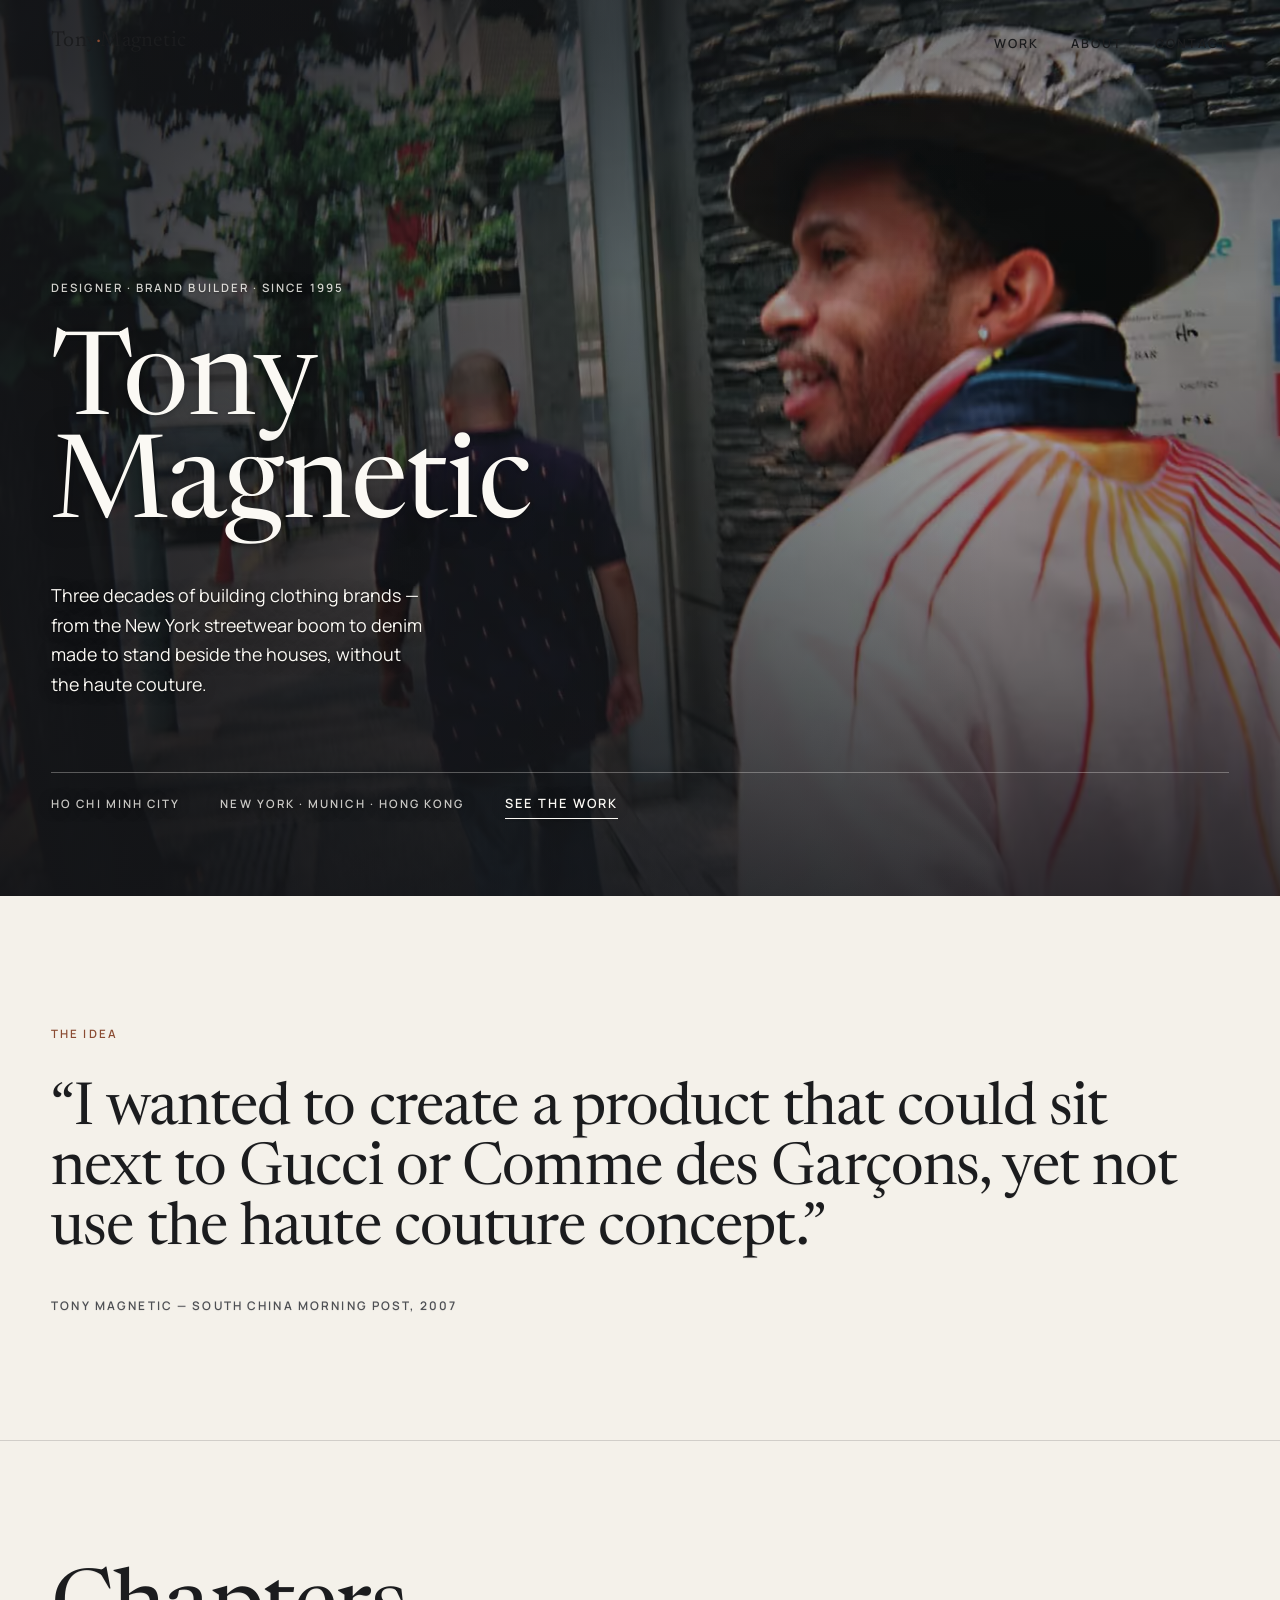
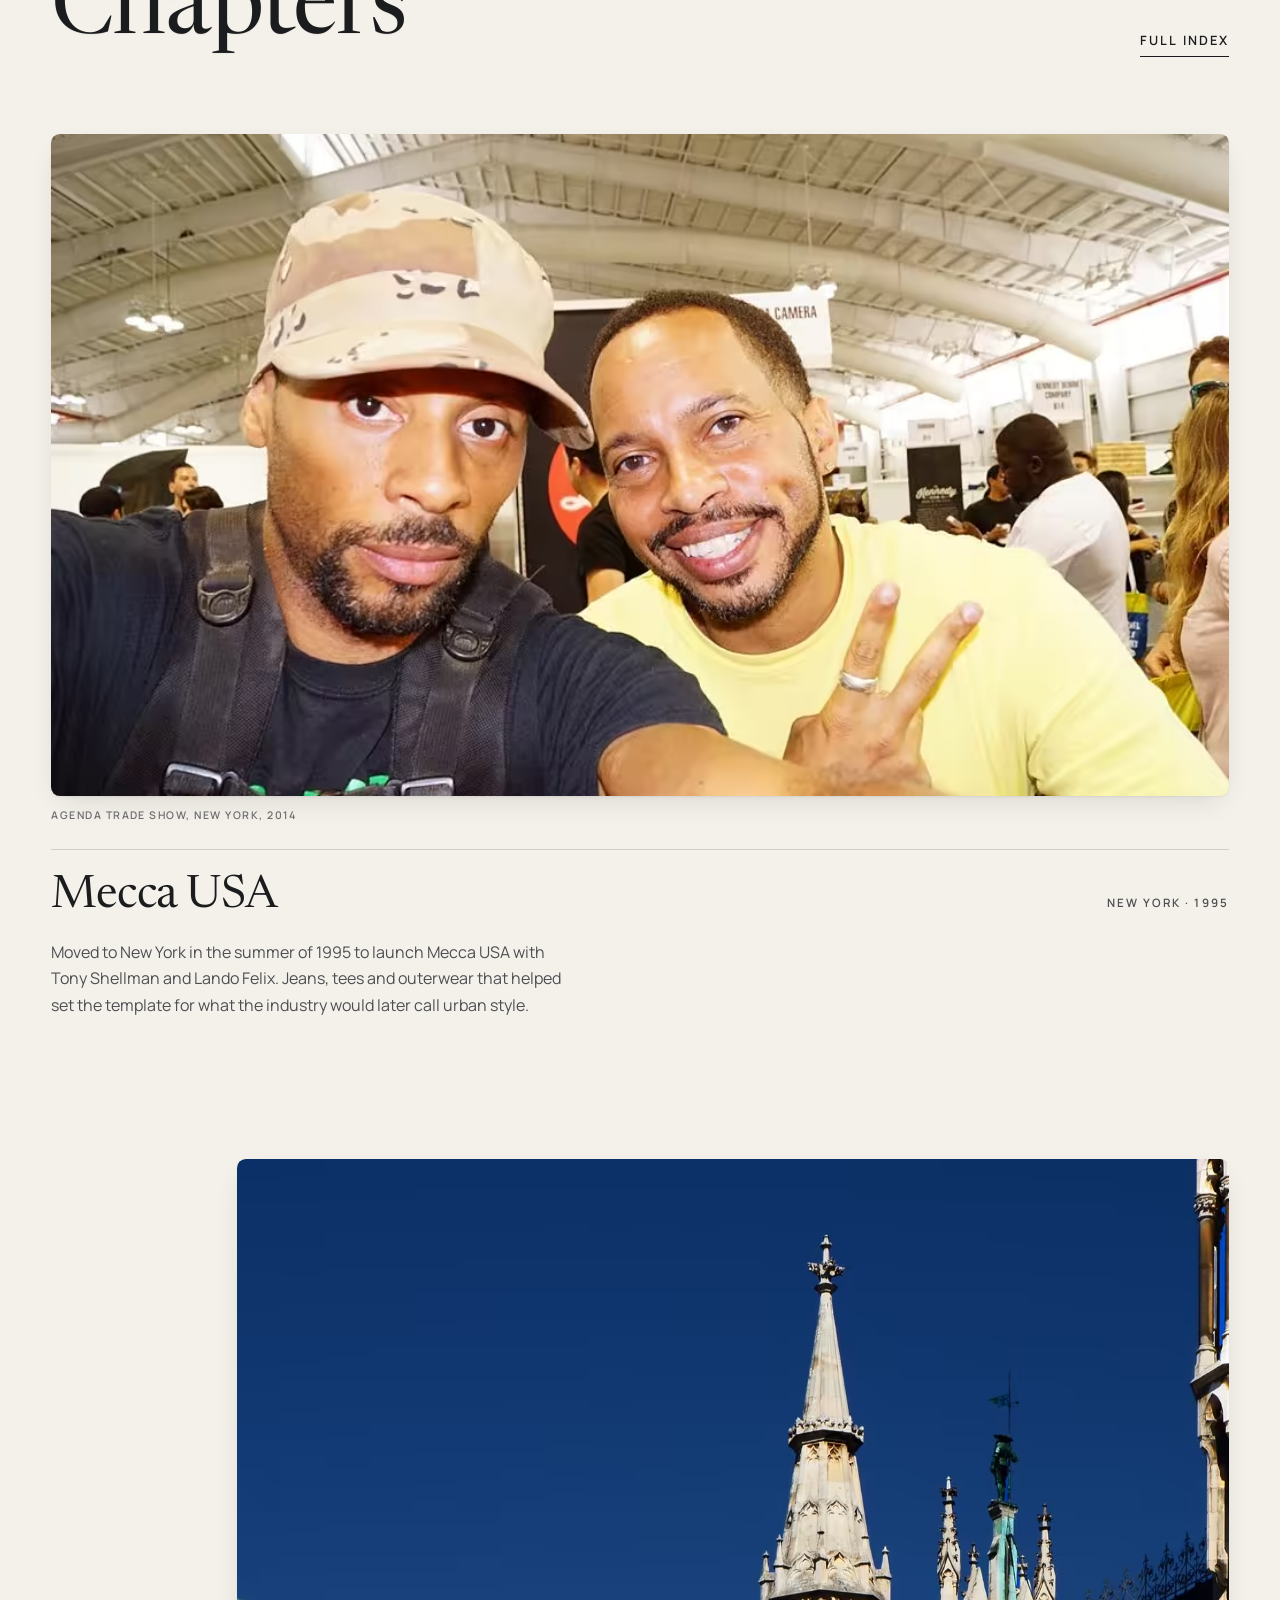
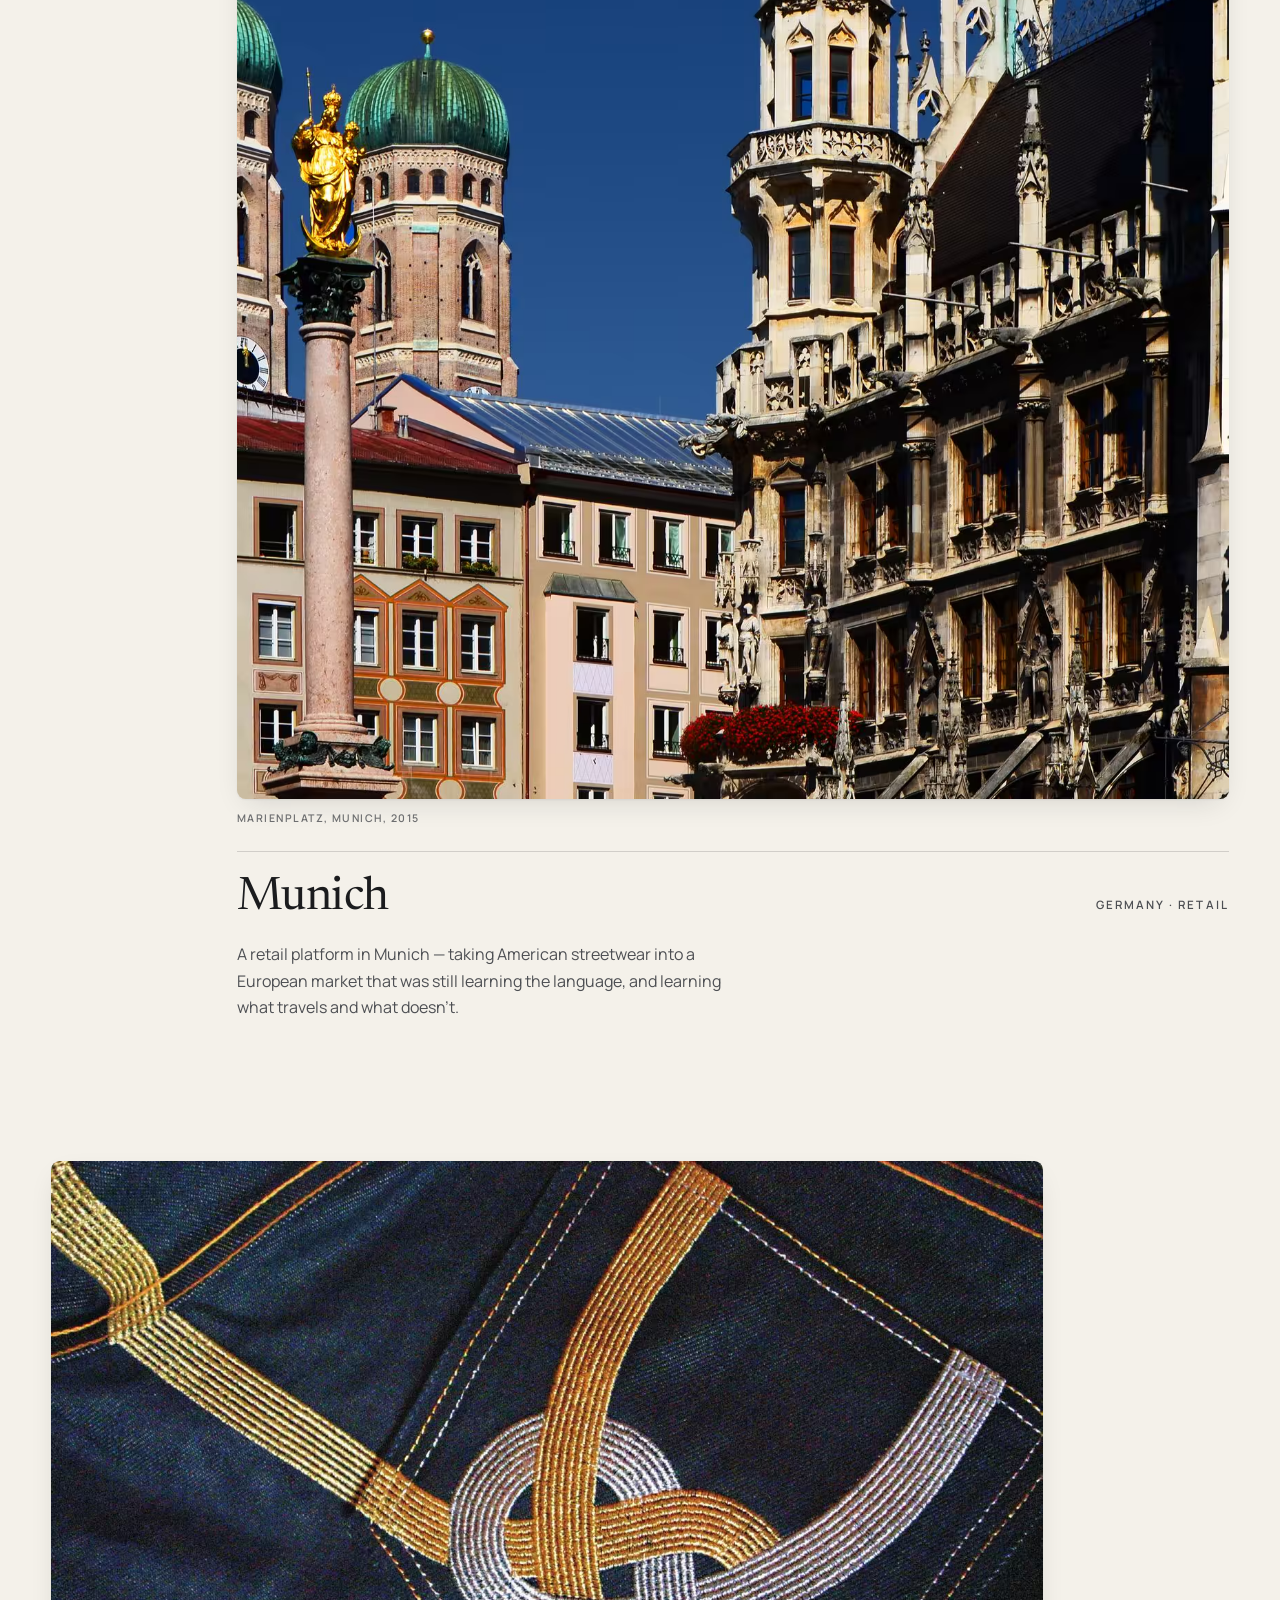
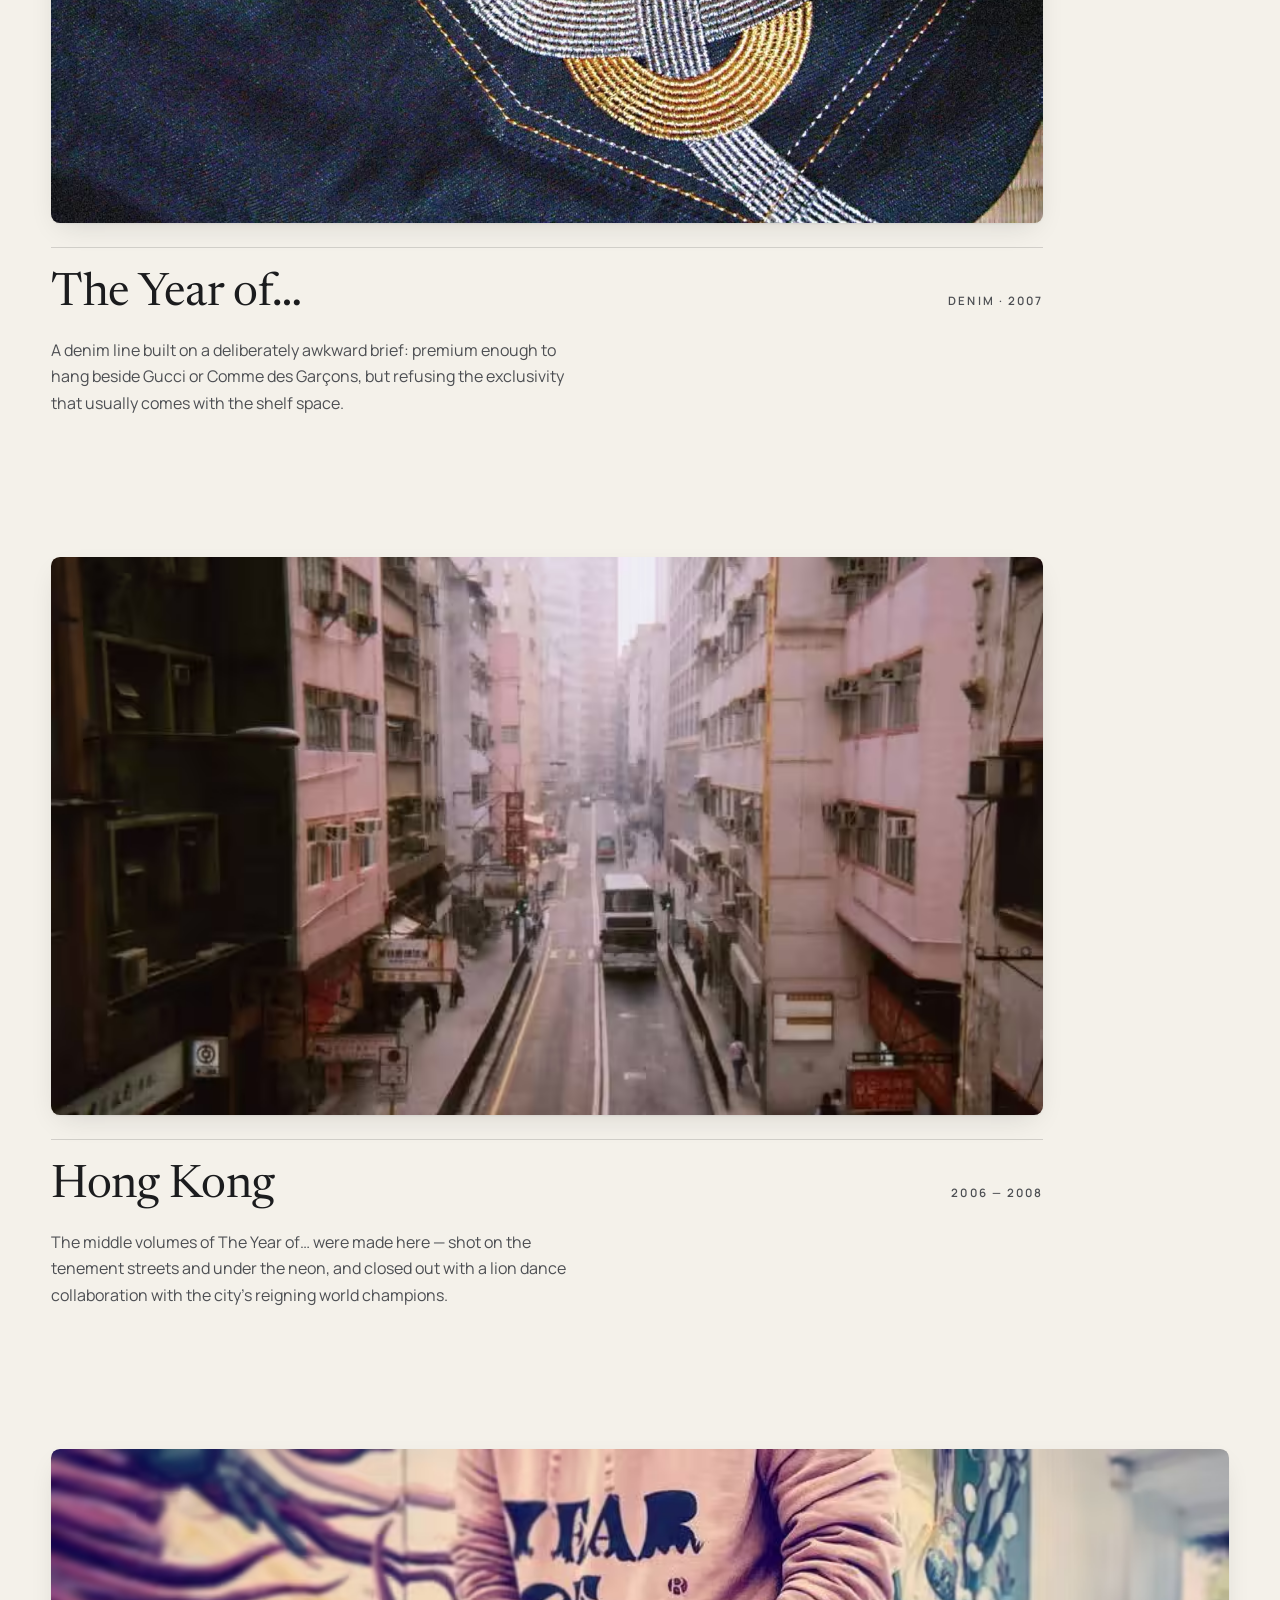
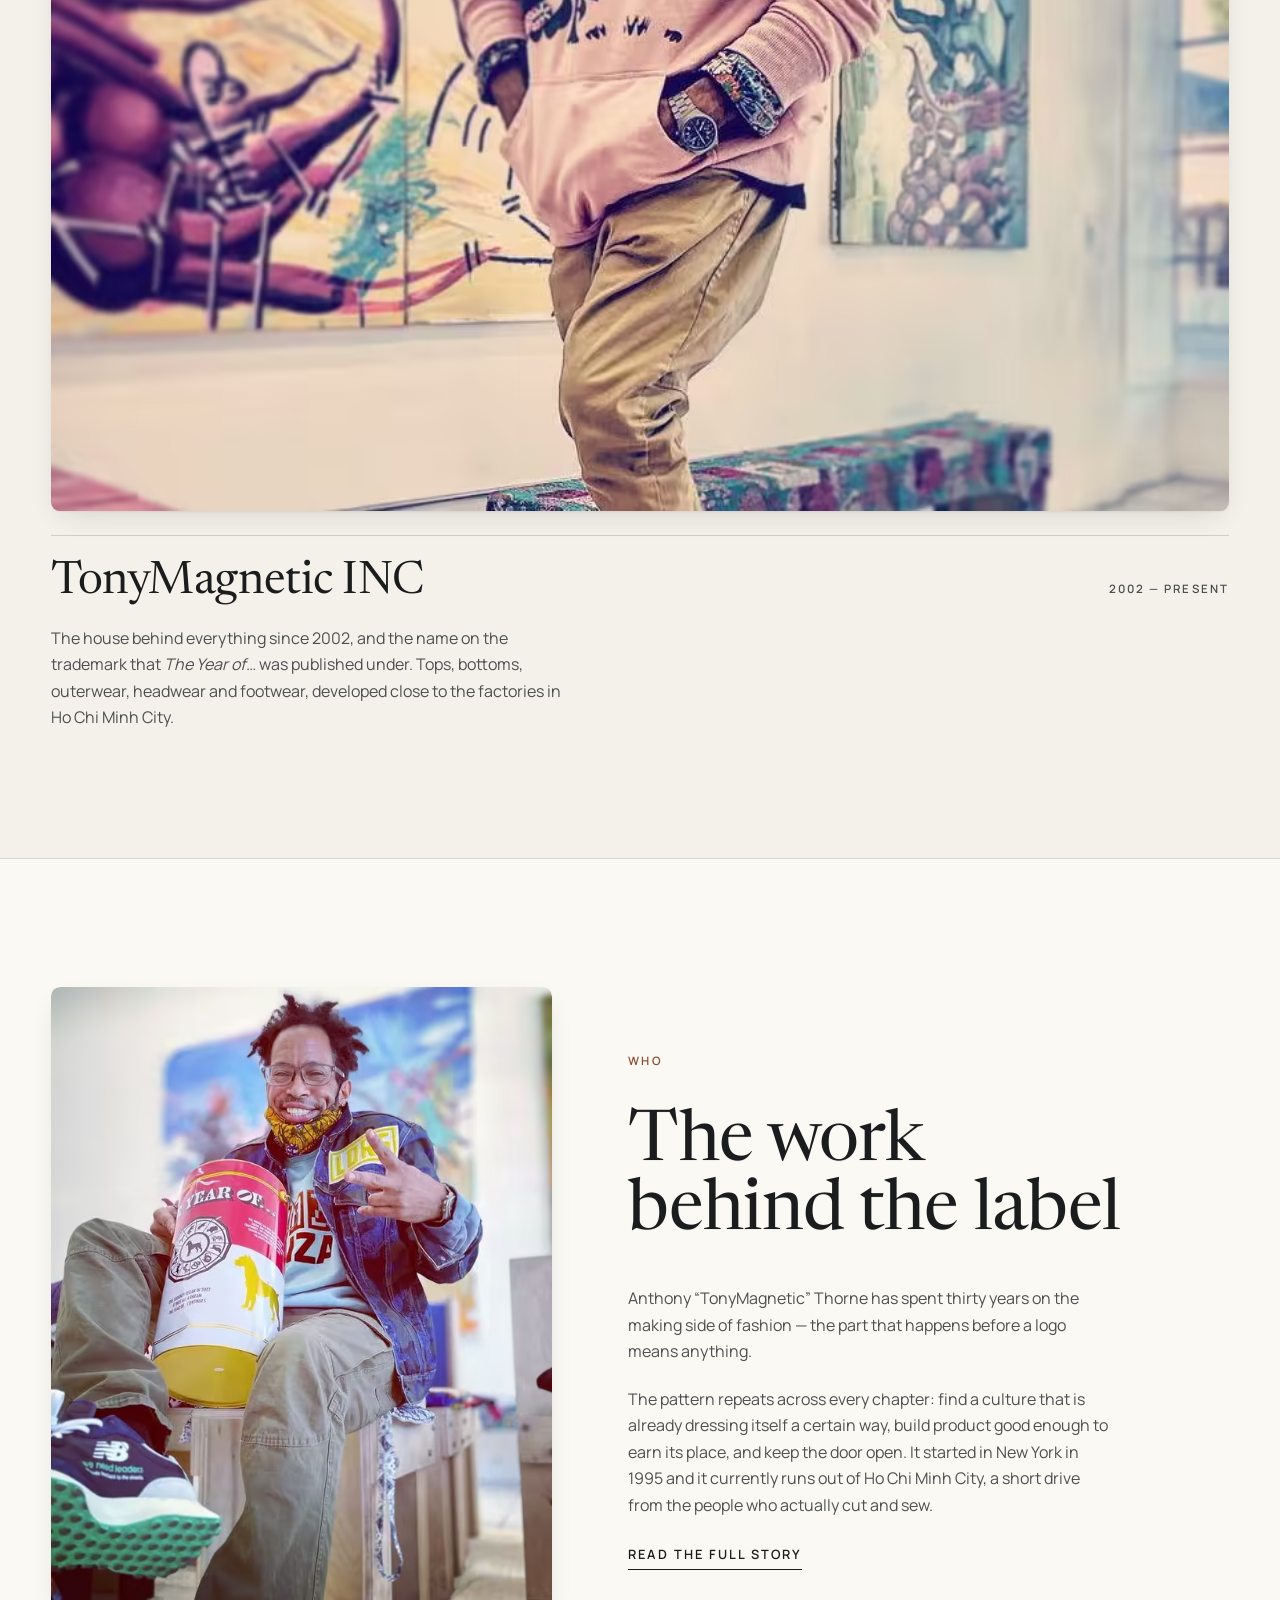
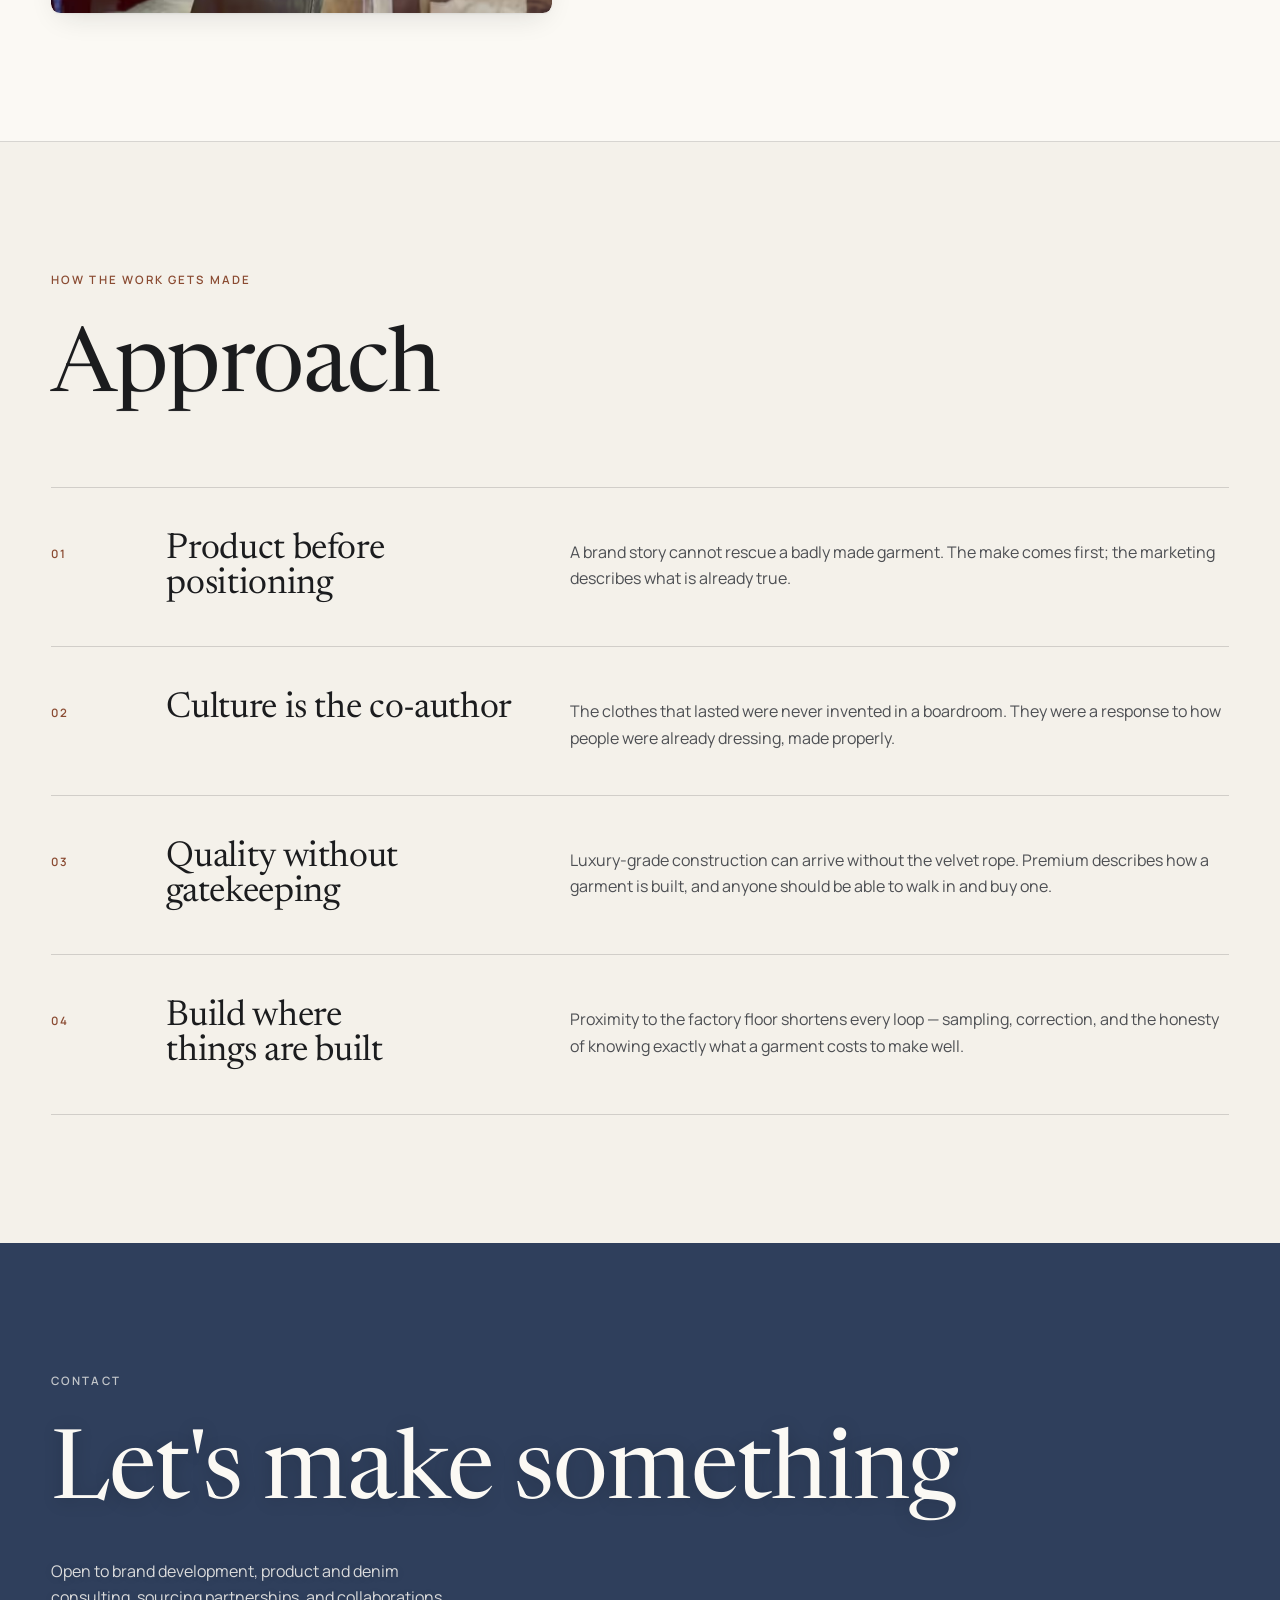
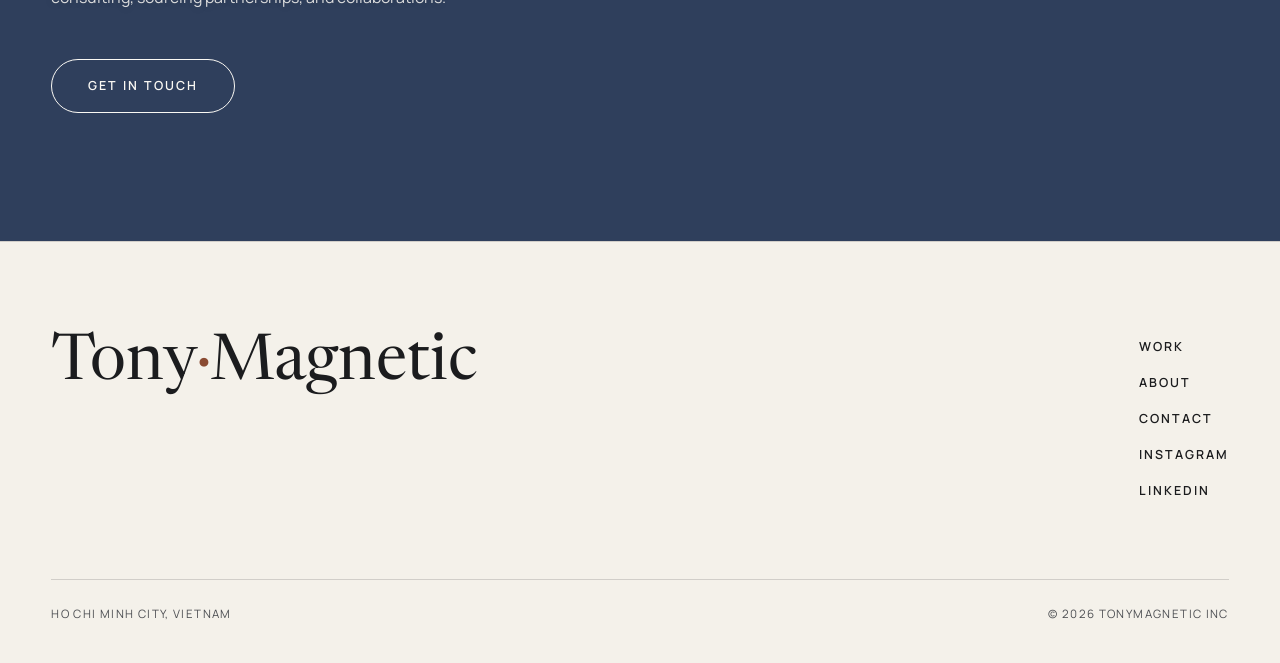
==== index.html @ ec7f442a "Personal site for Anthony "TonyMagnetic" Thorne Four static pages, no build step or dependencies. Ne" ====
<!doctype html>
<html lang="en">
<head>
  <meta charset="utf-8">
  <meta name="viewport" content="width=device-width, initial-scale=1">
  <title>Tony Magnetic — Designer & Brand Builder</title>
  <meta name="description" content="Anthony &quot;TonyMagnetic&quot; Thorne is a designer and brand builder. From launching Mecca USA in New York in 1995 to denim and apparel under TonyMagnetic INC, working out of Ho Chi Minh City.">
  <link rel="canonical" href="https://tonymagnetic.com/">
  <meta property="og:type" content="website">
  <meta property="og:title" content="Tony Magnetic — Designer & Brand Builder">
  <meta property="og:description" content="Thirty years of building clothing brands — New York, Munich, Hong Kong, Ho Chi Minh City.">
  <meta property="og:url" content="https://tonymagnetic.com/">
  <meta name="twitter:card" content="summary_large_image">
  <link rel="preload" href="assets/fonts/newsreader-latin.woff2" as="font" type="font/woff2" crossorigin>
  <link rel="preload" href="assets/fonts/manrope-latin.woff2" as="font" type="font/woff2" crossorigin>
  <link rel="stylesheet" href="assets/css/site.css">
  <script src="assets/js/site.js" defer></script>
  <script type="application/ld+json">
  {
    "@context": "https://schema.org",
    "@type": "Person",
    "name": "Anthony Thorne",
    "alternateName": "Tony Magnetic",
    "jobTitle": "Designer and Brand Builder",
    "url": "https://tonymagnetic.com/",
    "address": { "@type": "PostalAddress", "addressLocality": "Ho Chi Minh City", "addressCountry": "VN" },
    "sameAs": [
      "https://www.instagram.com/tonymagnetic/",
      "https://www.linkedin.com/in/tony-magnetic/"
    ]
  }
  </script>
</head>
<body>
  <a class="skip-link" href="#main">Skip to content</a>

  <header class="site-header">
    <div class="header-inner">
      <a class="brand" href="index.html" aria-label="Tony Magnetic, home">Tony<span>·</span>Magnetic</a>
      <button class="menu-toggle" type="button" aria-expanded="false" aria-controls="primary-navigation" aria-label="Open menu"><span></span></button>
      <nav class="primary-nav" id="primary-navigation" aria-label="Primary">
        <ul>
          <li><a href="work.html">Work</a></li>
          <li><a href="about.html">About</a></li>
          <li><a href="contact.html">Contact</a></li>
        </ul>
      </nav>
    </div>
  </header>

  <main id="main">

    <section class="hero" aria-labelledby="hero-title">
      <div class="hero-media">
        <!-- Replace this placeholder with: <img src="assets/images/hero.jpg" alt="…" width="2560" height="1707"> -->
        <picture>
          <source type="image/avif" srcset="assets/images/hero-640.avif 640w, assets/images/hero-960.avif 960w, assets/images/hero-1440.avif 1440w, assets/images/hero-1920.avif 1920w, assets/images/hero-1932.avif 1932w" sizes="100vw">
          <source type="image/webp" srcset="assets/images/hero-640.webp 640w, assets/images/hero-960.webp 960w, assets/images/hero-1440.webp 1440w, assets/images/hero-1920.webp 1920w, assets/images/hero-1932.webp 1932w" sizes="100vw">
          <img src="assets/images/hero-1932.jpg" srcset="assets/images/hero-640.jpg 640w, assets/images/hero-960.jpg 960w, assets/images/hero-1440.jpg 1440w, assets/images/hero-1920.jpg 1920w, assets/images/hero-1932.jpg 1932w" sizes="100vw" width="1932" height="1280" alt="Tony Magnetic in Tokyo, 2006" fetchpriority="high">
        </picture>
      </div>
      <div class="hero-content">
        <span class="eyebrow">Designer · Brand builder · Since 1995</span>
        <h1 class="hero-title" id="hero-title">Tony<br>Magnetic</h1>
        <p class="hero-summary">Three decades of building clothing brands — from the New York streetwear boom to denim made to stand beside the houses, without the haute couture.</p>
        <div class="hero-foot">
          <span class="meta">Ho Chi Minh City</span>
          <span class="meta">New York · Munich · Hong Kong</span>
          <a class="text-link" href="work.html">See the work</a>
        </div>
      </div>
    </section>

    <section class="manifesto">
      <div class="shell" data-reveal>
        <span class="eyebrow">The idea</span>
        <blockquote>
          <p>“I wanted to create a product that could sit next to Gucci or Comme des Garçons, yet not use the haute couture concept.”</p>
          <cite>Tony Magnetic — South China Morning Post, 2007</cite>
        </blockquote>
      </div>
    </section>

    <section class="chapters" aria-labelledby="chapters-title">
      <div class="shell">
        <div class="chapters-head" data-reveal>
          <h2 class="section-heading" id="chapters-title">Chapters</h2>
          <a class="text-link" href="work.html">Full index</a>
        </div>

        <article class="chapter" data-reveal>
          <a class="chapter-inner" href="work.html#mecca">
            <div class="chapter-image">
              <picture>
                <source type="image/avif" srcset="assets/images/mecca-640.avif 640w, assets/images/mecca-960.avif 960w, assets/images/mecca-1024.avif 1024w" sizes="(max-width: 64rem) 100vw, 86rem">
                <source type="image/webp" srcset="assets/images/mecca-640.webp 640w, assets/images/mecca-960.webp 960w, assets/images/mecca-1024.webp 1024w" sizes="(max-width: 64rem) 100vw, 86rem">
                <img src="assets/images/mecca-1024.jpg" srcset="assets/images/mecca-640.jpg 640w, assets/images/mecca-960.jpg 960w, assets/images/mecca-1024.jpg 1024w" sizes="(max-width: 64rem) 100vw, 86rem" width="1024" height="576" alt="Tony Magnetic at the Agenda trade show, New York, 2014" loading="lazy" decoding="async">
              </picture>
            </div>
            <p class="image-note">Agenda trade show, New York, 2014</p>
            <div class="chapter-caption">
              <h3>Mecca USA</h3>
              <span class="meta">New York · 1995</span>
            </div>
          </a>
          <p class="chapter-body">Moved to New York in the summer of 1995 to launch Mecca USA with Tony Shellman and Lando Felix. Jeans, tees and outerwear that helped set the template for what the industry would later call urban style.</p>
        </article>

        <article class="chapter chapter--offset chapter--offset-right" data-reveal>
          <a class="chapter-inner" href="work.html#munich">
            <div class="chapter-image">
              <picture>
                <source type="image/avif" srcset="assets/images/munich-640.avif 640w, assets/images/munich-960.avif 960w, assets/images/munich-1440.avif 1440w, assets/images/munich-1920.avif 1920w, assets/images/munich-2560.avif 2560w" sizes="(max-width: 64rem) 100vw, 62rem">
                <source type="image/webp" srcset="assets/images/munich-640.webp 640w, assets/images/munich-960.webp 960w, assets/images/munich-1440.webp 1440w, assets/images/munich-1920.webp 1920w, assets/images/munich-2560.webp 2560w" sizes="(max-width: 64rem) 100vw, 62rem">
                <img src="assets/images/munich-2560.jpg" srcset="assets/images/munich-640.jpg 640w, assets/images/munich-960.jpg 960w, assets/images/munich-1440.jpg 1440w, assets/images/munich-1920.jpg 1920w, assets/images/munich-2560.jpg 2560w" sizes="(max-width: 64rem) 100vw, 62rem" width="2560" height="3200" alt="Marienplatz, Munich" loading="lazy" decoding="async">
              </picture>
            </div>
            <p class="image-note">Marienplatz, Munich, 2015</p>
            <div class="chapter-caption">
              <h3>Munich</h3>
              <span class="meta">Germany · Retail</span>
            </div>
          </a>
          <p class="chapter-body">A retail platform in Munich — taking American streetwear into a European market that was still learning the language, and learning what travels and what doesn't.</p>
        </article>

        <article class="chapter chapter--offset" data-reveal>
          <a class="chapter-inner" href="work.html#the-year-of">
            <div class="chapter-image">
              <picture>
                <source type="image/avif" srcset="assets/images/year-of-640.avif 640w, assets/images/year-of-960.avif 960w, assets/images/year-of-1440.avif 1440w, assets/images/year-of-1920.avif 1920w" sizes="(max-width: 64rem) 100vw, 62rem">
                <source type="image/webp" srcset="assets/images/year-of-640.webp 640w, assets/images/year-of-960.webp 960w, assets/images/year-of-1440.webp 1440w, assets/images/year-of-1920.webp 1920w" sizes="(max-width: 64rem) 100vw, 62rem">
                <img src="assets/images/year-of-1920.jpg" srcset="assets/images/year-of-640.jpg 640w, assets/images/year-of-960.jpg 960w, assets/images/year-of-1440.jpg 1440w, assets/images/year-of-1920.jpg 1920w" sizes="(max-width: 64rem) 100vw, 62rem" width="1920" height="1280" alt="Gold and silver selfedge on The Year of… denim" loading="lazy" decoding="async">
              </picture>
            </div>
            <div class="chapter-caption">
              <h3>The Year of…</h3>
              <span class="meta">Denim · 2007</span>
            </div>
          </a>
          <p class="chapter-body">A denim line built on a deliberately awkward brief: premium enough to hang beside Gucci or Comme des Garçons, but refusing the exclusivity that usually comes with the shelf space.</p>
        </article>

        <article class="chapter chapter--offset" data-reveal>
          <a class="chapter-inner" href="work.html#hong-kong">
            <div class="chapter-image">
              <picture>
                <source type="image/avif" srcset="assets/images/hongkong-640.avif 640w, assets/images/hongkong-960.avif 960w, assets/images/hongkong-987.avif 987w" sizes="(max-width: 64rem) 100vw, 86rem">
                <source type="image/webp" srcset="assets/images/hongkong-640.webp 640w, assets/images/hongkong-960.webp 960w, assets/images/hongkong-987.webp 987w" sizes="(max-width: 64rem) 100vw, 86rem">
                <img src="assets/images/hongkong-987.jpg" srcset="assets/images/hongkong-640.jpg 640w, assets/images/hongkong-960.jpg 960w, assets/images/hongkong-987.jpg 987w" sizes="(max-width: 64rem) 100vw, 86rem" width="987" height="555" alt="A Hong Kong street, photographed for The Year of…" loading="lazy" decoding="async">
              </picture>
            </div>
            <div class="chapter-caption">
              <h3>Hong Kong</h3>
              <span class="meta">2006 — 2008</span>
            </div>
          </a>
          <p class="chapter-body">The middle volumes of The Year of… were made here — shot on the tenement streets and under the neon, and closed out with a lion dance collaboration with the city's reigning world champions.</p>
        </article>

        <article class="chapter" data-reveal>
          <a class="chapter-inner" href="work.html#tonymagnetic">
            <div class="chapter-image">
              <picture>
                <source type="image/avif" srcset="assets/images/tonymagnetic-640.avif 640w, assets/images/tonymagnetic-886.avif 886w" sizes="(max-width: 64rem) 100vw, 86rem">
                <source type="image/webp" srcset="assets/images/tonymagnetic-640.webp 640w, assets/images/tonymagnetic-886.webp 886w" sizes="(max-width: 64rem) 100vw, 86rem">
                <img src="assets/images/tonymagnetic-886.jpg" srcset="assets/images/tonymagnetic-640.jpg 640w, assets/images/tonymagnetic-886.jpg 886w" sizes="(max-width: 64rem) 100vw, 86rem" width="886" height="498" alt="TonyMagnetic INC collection" loading="lazy" decoding="async">
              </picture>
            </div>
            <div class="chapter-caption">
              <h3>TonyMagnetic INC</h3>
              <span class="meta">2002 — present</span>
            </div>
          </a>
          <p class="chapter-body">The house behind everything since 2002, and the name on the trademark that <em>The Year of…</em> was published under. Tops, bottoms, outerwear, headwear and footwear, developed close to the factories in Ho Chi Minh City.</p>
        </article>
      </div>
    </section>

    <section class="studio" aria-labelledby="studio-title">
      <div class="shell">
        <div class="studio-grid">
          <div class="studio-portrait" data-reveal>
            <picture>
              <source type="image/avif" srcset="assets/images/portrait-studio-640.avif 640w, assets/images/portrait-studio-709.avif 709w" sizes="(max-width: 64rem) 100vw, 38rem">
              <source type="image/webp" srcset="assets/images/portrait-studio-640.webp 640w, assets/images/portrait-studio-709.webp 709w" sizes="(max-width: 64rem) 100vw, 38rem">
              <img src="assets/images/portrait-studio-709.jpg" srcset="assets/images/portrait-studio-640.jpg 640w, assets/images/portrait-studio-709.jpg 709w" sizes="(max-width: 64rem) 100vw, 38rem" width="709" height="886" alt="Tony Magnetic in the studio" loading="lazy" decoding="async">
            </picture>
          </div>
          <div class="studio-copy" data-reveal>
            <span class="eyebrow">Who</span>
            <h2 id="studio-title">The work behind the label</h2>
            <p>Anthony “TonyMagnetic” Thorne has spent thirty years on the making side of fashion — the part that happens before a logo means anything.</p>
            <p>The pattern repeats across every chapter: find a culture that is already dressing itself a certain way, build product good enough to earn its place, and keep the door open. It started in New York in 1995 and it currently runs out of Ho Chi Minh City, a short drive from the people who actually cut and sew.</p>
            <a class="text-link" href="about.html">Read the full story</a>
          </div>
        </div>
      </div>
    </section>

    <section class="approach" aria-labelledby="approach-title">
      <div class="shell">
        <span class="eyebrow" data-reveal>How the work gets made</span>
        <h2 class="section-heading" id="approach-title" data-reveal>Approach</h2>
        <ul class="approach-list">
          <li class="approach-item" data-reveal>
            <span class="meta">01</span>
            <h3>Product before positioning</h3>
            <p>A brand story cannot rescue a badly made garment. The make comes first; the marketing describes what is already true.</p>
          </li>
          <li class="approach-item" data-reveal>
            <span class="meta">02</span>
            <h3>Culture is the co-author</h3>
            <p>The clothes that lasted were never invented in a boardroom. They were a response to how people were already dressing, made properly.</p>
          </li>
          <li class="approach-item" data-reveal>
            <span class="meta">03</span>
            <h3>Quality without gatekeeping</h3>
            <p>Luxury-grade construction can arrive without the velvet rope. Premium describes how a garment is built, and anyone should be able to walk in and buy one.</p>
          </li>
          <li class="approach-item" data-reveal>
            <span class="meta">04</span>
            <h3>Build where things are built</h3>
            <p>Proximity to the factory floor shortens every loop — sampling, correction, and the honesty of knowing exactly what a garment costs to make well.</p>
          </li>
        </ul>
      </div>
    </section>

    <section class="contact-cta" aria-labelledby="cta-title">
      <div class="shell" data-reveal>
        <span class="eyebrow">Contact</span>
        <h2 id="cta-title">Let's make something</h2>
        <p>Open to brand development, product and denim consulting, sourcing partnerships, and collaborations.</p>
        <a class="button" href="contact.html">Get in touch</a>
      </div>
    </section>

  </main>

  <footer class="site-footer">
    <div class="shell">
      <div class="footer-grid">
        <p class="footer-brand">Tony<span>·</span>Magnetic</p>
        <ul class="footer-links">
          <li><a href="work.html">Work</a></li>
          <li><a href="about.html">About</a></li>
          <li><a href="contact.html">Contact</a></li>
          <li><a href="https://www.instagram.com/tonymagnetic/" rel="me noopener" target="_blank">Instagram</a></li>
          <li><a href="https://www.linkedin.com/in/tony-magnetic/" rel="me noopener" target="_blank">LinkedIn</a></li>
        </ul>
      </div>
      <div class="footer-bottom">
        <span>Ho Chi Minh City, Vietnam</span>
        <span>© 2026 TonyMagnetic INC</span>
      </div>
    </div>
  </footer>
</body>
</html>
---- assets/css/site.css ----
/* ==========================================================================
   TonyMagnetic — editorial identity
   Type: Newsreader (display serif) + Manrope (sans)
   ========================================================================== */

@font-face {
  font-family: "Newsreader";
  src: url("../fonts/newsreader-latin.woff2") format("woff2");
  font-style: normal;
  font-weight: 300 600;
  font-display: swap;
}

@font-face {
  font-family: "Manrope";
  src: url("../fonts/manrope-latin.woff2") format("woff2");
  font-style: normal;
  font-weight: 400 700;
  font-display: swap;
}

:root {
  --raw: #f4f1ea;          /* raw canvas ground */
  --paper: #fbf9f4;        /* lifted panels */
  --selvage: #e5dfd3;      /* rules, fills */
  --ink: #1b1c1e;
  --ink-soft: #4d4f53;
  --indigo: #2f3f5c;       /* denim */
  --rinse: #6d7c93;        /* washed denim */
  --rust: #8a4b32;         /* rivet copper — accent */
  --line: rgba(27, 28, 30, .16);

  --serif: "Newsreader", Georgia, "Times New Roman", serif;
  --sans: "Manrope", "Helvetica Neue", Arial, sans-serif;

  --gutter: clamp(1.25rem, 4vw, 4.5rem);
  --section: clamp(5.5rem, 10vw, 10.5rem);
  --header-height: 5.25rem;
  --ease: cubic-bezier(.22, .61, .36, 1);

  --radius: clamp(8px, .7vw, 14px);
  /* warm-tinted rather than black — a neutral shadow greys the paper ground */
  --lift:
    0 1px 2px rgba(27, 28, 30, .05),
    0 10px 28px -10px rgba(27, 28, 30, .16);
  --lift-hover:
    0 2px 4px rgba(27, 28, 30, .06),
    0 20px 44px -14px rgba(27, 28, 30, .22);
}

*, *::before, *::after { box-sizing: border-box; }
[hidden] { display: none !important; }

html {
  scroll-behavior: smooth;
  scroll-padding-top: calc(var(--header-height) + 1rem);
}

body {
  margin: 0;
  background: var(--raw);
  color: var(--ink);
  font-family: var(--sans);
  font-size: 1rem;
  line-height: 1.65;
  -webkit-font-smoothing: antialiased;
}

body.menu-open { overflow: hidden; }

img, svg { display: block; max-width: 100%; }
img { height: auto; }

button, input, select, textarea { color: inherit; font: inherit; }
button, a { -webkit-tap-highlight-color: transparent; }

a {
  color: inherit;
  text-decoration-thickness: .06em;
  text-underline-offset: .2em;
}

h1, h2, h3, p { margin-top: 0; }

h1, h2, h3 {
  font-family: var(--serif);
  font-weight: 400;
  line-height: .98;
  letter-spacing: -.01em;
  text-wrap: balance;
}

p { text-wrap: pretty; }

::selection { background: var(--indigo); color: var(--paper); }
:focus-visible { outline: 2px solid var(--rust); outline-offset: 4px; }

/* --------------------------------------------------------------- utilities */

.skip-link {
  position: absolute;
  left: -9999px;
  top: 0;
  z-index: 100;
  background: var(--ink);
  color: var(--paper);
  padding: .75rem 1.25rem;
}
.skip-link:focus { left: 1rem; top: 1rem; }

.shell {
  width: min(100% - (var(--gutter) * 2), 86rem);
  margin-inline: auto;
}

.narrow { max-width: 46rem; }

.eyebrow,
.meta,
.field-label {
  font-size: .72rem;
  letter-spacing: .18em;
  text-transform: uppercase;
  font-weight: 600;
}

.eyebrow {
  display: block;
  color: var(--rust);
  margin-bottom: clamp(1.5rem, 3vw, 2.5rem);
}

.section-heading {
  margin: 0 0 clamp(2.5rem, 6vw, 4.5rem);
  font-size: clamp(2.8rem, 7vw, 7rem);
}

.lede {
  font-size: clamp(1.05rem, 1.5vw, 1.25rem);
  color: var(--ink-soft);
  max-width: 44ch;
}

.text-link {
  display: inline-block;
  position: relative;
  text-decoration: none;
  font-size: .8rem;
  letter-spacing: .16em;
  text-transform: uppercase;
  font-weight: 600;
  padding-bottom: .35rem;
}
.text-link::after {
  content: "";
  position: absolute;
  left: 0; bottom: 0;
  width: 100%; height: 1px;
  background: currentColor;
  transform: scaleX(1);
  transform-origin: left;
  transition: transform .5s var(--ease);
}
.text-link:hover::after { transform: scaleX(.35); }

.button {
  display: inline-block;
  padding: 1rem 2.25rem;
  border: 1px solid var(--ink);
  border-radius: 999px;
  text-decoration: none;
  font-size: .78rem;
  letter-spacing: .16em;
  text-transform: uppercase;
  font-weight: 600;
  transition: background .45s var(--ease), color .45s var(--ease);
}
.button:hover { background: var(--ink); color: var(--paper); }

/* ------------------------------------------- image placeholder ("slot") --- */

.slot {
  position: relative;
  display: flex;
  align-items: flex-end;
  border: 1px solid var(--line);
  background:
    repeating-linear-gradient(
      45deg,
      transparent 0 5px,
      rgba(27, 28, 30, .045) 5px 6px
    ),
    linear-gradient(150deg,
      color-mix(in srgb, var(--rinse) 55%, var(--selvage)) 0%,
      color-mix(in srgb, var(--rinse) 22%, var(--selvage)) 48%,
      color-mix(in srgb, var(--indigo) 32%, var(--selvage)) 100%);
  aspect-ratio: var(--slot-ratio, 3 / 2);
  overflow: hidden;
}

.slot::before {
  content: "";
  position: absolute;
  inset: .75rem;
  border: 1px solid rgba(251, 249, 244, .3);
  pointer-events: none;
}

.slot::after {
  content: attr(data-slot);
  position: relative;
  font-size: .68rem;
  letter-spacing: .16em;
  text-transform: uppercase;
  font-weight: 600;
  color: rgba(251, 249, 244, .85);
  padding: 1.6rem 1.9rem;
  max-width: 100%;
}

/* ------------------------------------------------------------------ header */

.site-header {
  position: fixed;
  inset: 0 0 auto;
  z-index: 60;
  transition: background .5s var(--ease), box-shadow .5s var(--ease);
}
.site-header.is-scrolled,
.site-header--solid {
  background: color-mix(in srgb, var(--raw) 92%, transparent);
  backdrop-filter: blur(10px);
  box-shadow: 0 1px 0 var(--line);
}

.header-inner {
  width: min(100% - (var(--gutter) * 2), 86rem);
  margin-inline: auto;
  height: var(--header-height);
  display: flex;
  align-items: center;
  justify-content: space-between;
  gap: 1rem;
}

.brand {
  font-family: var(--serif);
  font-size: 1.35rem;
  letter-spacing: .01em;
  text-decoration: none;
}
.brand span { color: var(--rust); }

.primary-nav ul {
  display: flex;
  gap: clamp(1.35rem, 2.5vw, 3rem);
  list-style: none;
  margin: 0;
  padding: 0;
}

.primary-nav a {
  position: relative;
  text-decoration: none;
  font-size: .78rem;
  letter-spacing: .16em;
  text-transform: uppercase;
  font-weight: 600;
  padding-bottom: .3rem;
}
.primary-nav a::after {
  content: "";
  position: absolute;
  left: 0; bottom: 0;
  width: 100%; height: 1px;
  background: currentColor;
  transform: scaleX(0);
  transform-origin: left;
  transition: transform .45s var(--ease);
}
.primary-nav a:hover::after,
.primary-nav a[aria-current="page"]::after { transform: scaleX(1); }

.menu-toggle {
  display: none;
  position: relative;
  width: 2.75rem; height: 2.75rem;
  background: none;
  border: 0;
  cursor: pointer;
}
.menu-toggle span,
.menu-toggle::before,
.menu-toggle::after {
  content: "";
  position: absolute;
  left: .5rem;
  width: 1.75rem; height: 1px;
  background: var(--ink);
  transition: transform .4s var(--ease), opacity .3s var(--ease);
}
.menu-toggle::before { top: .9rem; }
.menu-toggle span { top: 1.37rem; }
.menu-toggle::after { top: 1.85rem; }
.menu-toggle[aria-expanded="true"]::before { transform: translateY(.47rem) rotate(45deg); }
.menu-toggle[aria-expanded="true"] span { opacity: 0; }
.menu-toggle[aria-expanded="true"]::after { transform: translateY(-.48rem) rotate(-45deg); }

/* -------------------------------------------------------------------- hero */

.hero {
  position: relative;
  min-height: min(100svh, 56rem);
  display: flex;
  isolation: isolate;
}

.hero-media {
  position: absolute;
  inset: 0;
  z-index: -2;
}

.hero-media img,
.hero-media .slot {
  position: absolute;
  inset: 0;
  height: 100%;
  width: 100%;
}
.hero-media img { object-fit: cover; }

.hero-media .slot {
  aspect-ratio: auto;
  align-items: flex-start;
  border: 0;
  background:
    repeating-linear-gradient(
      45deg,
      transparent 0 5px,
      rgba(27, 28, 30, .05) 5px 6px
    ),
    linear-gradient(160deg,
      color-mix(in srgb, var(--indigo) 78%, var(--ink)) 0%,
      var(--rinse) 58%,
      color-mix(in srgb, var(--rust) 50%, var(--ink)) 100%);
}
.hero-media .slot::before { display: none; }
.hero-media .slot::after {
  color: rgba(251, 249, 244, .5);
  padding-top: 6.5rem;
}

.hero::after {
  content: "";
  position: absolute;
  inset: 0;
  z-index: -1;
  /* two-axis scrim: the copy sits lower-left, so darken that corner hardest
     while leaving the right of the frame readable as an image */
  background:
    linear-gradient(90deg,
      rgba(20, 21, 24, .82) 0%,
      rgba(20, 21, 24, .45) 42%,
      rgba(20, 21, 24, 0) 78%),
    linear-gradient(180deg,
      rgba(20, 21, 24, .55) 0%,
      rgba(20, 21, 24, .18) 32%,
      rgba(20, 21, 24, .85) 100%);
}

.hero-content {
  width: min(100% - (var(--gutter) * 2), 86rem);
  margin-inline: auto;
  display: flex;
  flex-direction: column;
  justify-content: flex-end;
  padding: calc(var(--header-height) + 5rem) 0 clamp(2.5rem, 6vw, 5rem);
  color: var(--paper);
}

.hero .eyebrow { color: var(--paper); opacity: .82; }

.hero-title {
  margin: 0 0 clamp(1.5rem, 3vw, 2.5rem);
  font-size: clamp(3.2rem, 9vw, 9.5rem);
  line-height: .9;
}

.hero-summary {
  max-width: 34ch;
  font-size: clamp(1rem, 1.4vw, 1.18rem);
  margin: 0;
}

.hero-foot {
  margin-top: clamp(2.5rem, 6vw, 4.5rem);
  display: flex;
  flex-wrap: wrap;
  gap: 1rem 2.5rem;
  align-items: baseline;
  border-top: 1px solid rgba(251, 249, 244, .3);
  padding-top: 1.25rem;
}
.hero-foot .meta { opacity: .78; }

/* --------------------------------------------------------------- manifesto */

.manifesto {
  padding: var(--section) 0;
  border-bottom: 1px solid var(--line);
}

.manifesto blockquote {
  margin: 0;
  font-family: var(--serif);
  font-size: clamp(2rem, 4.6vw, 4.8rem);
  line-height: 1.02;
  letter-spacing: -.015em;
  text-wrap: balance;
}
.manifesto blockquote p { margin: 0; }

.manifesto cite {
  display: block;
  margin-top: clamp(1.75rem, 3vw, 2.75rem);
  font-family: var(--sans);
  font-style: normal;
  font-size: .74rem;
  letter-spacing: .18em;
  text-transform: uppercase;
  font-weight: 600;
  color: var(--ink-soft);
}

/* ---------------------------------------------------------------- chapters */

.chapters { padding: var(--section) 0; }

.chapters-head {
  display: flex;
  flex-wrap: wrap;
  justify-content: space-between;
  align-items: flex-end;
  gap: 2rem;
  margin-bottom: clamp(3rem, 6vw, 5.5rem);
}
.chapters-head .section-heading { margin-bottom: 0; }

.chapter { margin-bottom: clamp(5rem, 11vw, 11rem); }
.chapter:last-child { margin-bottom: 0; }

.chapter-inner {
  display: block;
  text-decoration: none;
  color: inherit;
}

.chapter-image {
  overflow: hidden;
  background: var(--selvage);
}
.chapter-image img,
.chapter-image .slot {
  width: 100%;
  transition: transform 1.1s var(--ease);
}
.chapter-inner:hover .chapter-image img,
.chapter-inner:hover .chapter-image .slot { transform: scale(1.03); }

.chapter-caption {
  display: flex;
  flex-wrap: wrap;
  align-items: baseline;
  gap: .75rem 2rem;
  padding-top: 1.5rem;
  border-top: 1px solid var(--line);
  margin-top: 1.5rem;
}

.chapter-caption h3 {
  margin: 0;
  flex: 1 1 18rem;
  font-size: clamp(1.9rem, 3.6vw, 3.6rem);
}

.chapter-caption .meta { color: var(--ink-soft); }

.chapter-body {
  margin: 1.25rem 0 0;
  max-width: 52ch;
  color: var(--ink-soft);
}

.chapter--offset { width: min(100%, 62rem); }
.chapter--offset-right { margin-left: auto; }

/* ------------------------------------------------------------------ studio */

.studio {
  padding: var(--section) 0;
  background: var(--paper);
  border-block: 1px solid var(--line);
}

.studio-grid {
  display: grid;
  grid-template-columns: minmax(0, 5fr) minmax(0, 6fr);
  gap: clamp(2rem, 6vw, 6rem);
  align-items: start;
}

.studio-copy { padding-top: clamp(0rem, 5vw, 5rem); }

.studio-copy h2 {
  margin: 0 0 clamp(1.5rem, 3vw, 2.5rem);
  font-size: clamp(2.5rem, 5.5vw, 5.5rem);
}

.studio-copy p {
  margin: 0 0 1.35rem;
  color: var(--ink-soft);
  max-width: 48ch;
}

/* ---------------------------------------------------------------- approach */

.approach { padding: var(--section) 0; }

.approach-list {
  list-style: none;
  margin: 0;
  padding: 0;
  border-top: 1px solid var(--line);
}

.approach-item {
  display: grid;
  grid-template-columns: 4rem minmax(0, 22rem) minmax(0, 1fr);
  gap: 1rem clamp(1.5rem, 4vw, 4rem);
  padding: clamp(1.75rem, 4vw, 2.75rem) 0;
  border-bottom: 1px solid var(--line);
  align-items: baseline;
}

.approach-item .meta { color: var(--rust); }

.approach-item h3 {
  margin: 0;
  font-size: clamp(1.5rem, 2.8vw, 2.6rem);
}

.approach-item p {
  margin: 0;
  color: var(--ink-soft);
}

/* ---------------------------------------------------------------- timeline */

.timeline {
  list-style: none;
  margin: 0;
  padding: 0;
  border-top: 1px solid var(--line);
}

.timeline li {
  display: grid;
  grid-template-columns: 8rem minmax(0, 1fr);
  gap: 1rem clamp(1.5rem, 4vw, 3.5rem);
  padding: clamp(1.5rem, 3.5vw, 2.5rem) 0;
  border-bottom: 1px solid var(--line);
}

.timeline .meta {
  color: var(--rust);
  padding-top: .35rem;
}

.timeline h3 {
  margin: 0 0 .5rem;
  font-size: clamp(1.4rem, 2.4vw, 2.1rem);
}

.timeline p {
  margin: 0;
  color: var(--ink-soft);
  max-width: 56ch;
}

/* ----------------------------------------------------------------- contact */

.contact-cta {
  padding: var(--section) 0;
  background: var(--indigo);
  color: var(--paper);
}
.contact-cta .eyebrow { color: color-mix(in srgb, var(--paper) 72%, transparent); }

.contact-cta h2 {
  margin: 0 0 clamp(1.5rem, 3vw, 2.25rem);
  font-size: clamp(2.8rem, 7.5vw, 7.5rem);
}

.contact-cta p {
  max-width: 42ch;
  color: color-mix(in srgb, var(--paper) 84%, transparent);
  margin: 0 0 clamp(2rem, 4vw, 3rem);
}

.contact-cta .button { border-color: var(--paper); }
.contact-cta .button:hover { background: var(--paper); color: var(--indigo); }

.contact-grid {
  display: grid;
  grid-template-columns: repeat(auto-fit, minmax(14rem, 1fr));
  gap: clamp(2rem, 5vw, 4rem);
  border-top: 1px solid var(--line);
  padding-top: clamp(2.5rem, 5vw, 4rem);
}

.contact-block .field-label {
  display: block;
  color: var(--rust);
  margin-bottom: .85rem;
}

.contact-block a,
.contact-block p {
  font-family: var(--serif);
  font-size: clamp(1.25rem, 2vw, 1.75rem);
  margin: 0;
  text-decoration: none;
}
.contact-block a:hover { text-decoration: underline; }

/* ------------------------------------------------------------------ footer */

.site-footer {
  padding: clamp(3.5rem, 7vw, 6rem) 0 2.5rem;
  border-top: 1px solid var(--line);
}

.footer-grid {
  display: flex;
  flex-wrap: wrap;
  justify-content: space-between;
  gap: 2.5rem;
  margin-bottom: clamp(3rem, 6vw, 5rem);
}

.footer-brand {
  font-family: var(--serif);
  font-size: clamp(2.25rem, 5vw, 5rem);
  line-height: 1;
  margin: 0;
}
.footer-brand span { color: var(--rust); }

.footer-links {
  list-style: none;
  margin: 0;
  padding: 0;
  display: grid;
  gap: .6rem;
}

.footer-links a {
  text-decoration: none;
  font-size: .78rem;
  letter-spacing: .16em;
  text-transform: uppercase;
  font-weight: 600;
}
.footer-links a:hover { text-decoration: underline; }

.footer-bottom {
  display: flex;
  flex-wrap: wrap;
  justify-content: space-between;
  gap: 1rem;
  padding-top: 1.5rem;
  border-top: 1px solid var(--line);
  font-size: .72rem;
  letter-spacing: .12em;
  text-transform: uppercase;
  color: var(--ink-soft);
}

/* ------------------------------------------------------------- inner pages */

.page-main { padding-top: var(--header-height); }

.page-heading {
  padding: clamp(4rem, 9vw, 9rem) 0 clamp(3rem, 7vw, 7rem);
  border-bottom: 1px solid var(--line);
}

.page-heading h1 {
  margin: 0 0 clamp(1.5rem, 3vw, 2.5rem);
  font-size: clamp(3rem, 9vw, 9rem);
}

.section { padding: var(--section) 0; }
.section--tight { padding: clamp(3.5rem, 7vw, 7rem) 0; }

.prose p {
  margin: 0 0 1.4rem;
  color: var(--ink-soft);
  font-size: 1.05rem;
}
.prose p.first {
  color: var(--ink);
  font-family: var(--serif);
  font-size: clamp(1.5rem, 2.6vw, 2.2rem);
  line-height: 1.2;
  margin-bottom: 2rem;
}

/* ----------------------------------------------------------------- reveals */

.js [data-reveal] {
  opacity: 0;
  transform: translateY(1.5rem);
  transition: opacity 1s var(--ease), transform 1s var(--ease);
}
.js [data-reveal].is-visible {
  opacity: 1;
  transform: none;
}

/* ------------------------------------------------------------ breakpoints */

@media (max-width: 64rem) {
  .studio-grid { grid-template-columns: 1fr; }
  .chapter--offset { width: 100%; }
}

@media (max-width: 56rem) {
  .menu-toggle { display: block; }

  .primary-nav {
    position: fixed;
    inset: 0;
    background: var(--raw);
    display: flex;
    align-items: center;
    justify-content: center;
    opacity: 0;
    pointer-events: none;
    transition: opacity .45s var(--ease);
  }
  .primary-nav.is-open { opacity: 1; pointer-events: auto; }

  .primary-nav ul {
    flex-direction: column;
    align-items: center;
    gap: 1.75rem;
  }
  .primary-nav a {
    font-family: var(--serif);
    font-size: 2.25rem;
    letter-spacing: 0;
    text-transform: none;
    font-weight: 400;
  }

  .approach-item { grid-template-columns: 1fr; }
  .timeline li { grid-template-columns: 1fr; }
  .timeline .meta { padding-top: 0; }
}

@media (max-width: 40rem) {
  .chapter-caption { display: block; }
  .chapter-caption .meta { display: block; margin-top: .6rem; }
  .footer-grid { flex-direction: column; }
}

@media (prefers-reduced-motion: reduce) {
  html { scroll-behavior: auto; }
  *, *::before, *::after {
    animation-duration: .01ms !important;
    transition-duration: .01ms !important;
  }
  .js [data-reveal] { opacity: 1; transform: none; }
}

/* ---------------------------------------------------------------- print ---
   Without this the PDF comes out mostly blank: [data-reveal] elements sit at
   opacity 0 until the IntersectionObserver fires, and print never scrolls. */

@media print {
  @page {
    size: A4;
    margin: 12mm 10mm;
  }

  *,
  *::before,
  *::after {
    -webkit-print-color-adjust: exact;
    print-color-adjust: exact;
  }

  html { font-size: 13px; }

  body { background: var(--raw); }

  /* reveals must be forced open — nothing scrolls in a printed document */
  .js [data-reveal],
  [data-reveal] {
    opacity: 1 !important;
    transform: none !important;
  }

  .skip-link,
  .menu-toggle,
  .primary-nav { display: none !important; }

  .site-header {
    position: static;
    background: none;
    box-shadow: none;
    backdrop-filter: none;
  }
  .header-inner { height: auto; padding-bottom: .5rem; }

  .page-main { padding-top: 0; }

  /* 100svh means nothing on paper */
  .hero {
    min-height: 0;
    height: 62vh;
    page-break-after: always;
    break-after: page;
  }
  .hero-content { padding-top: 2rem; }

  section { padding-block: 2.5rem !important; }
  .section, .section--tight { padding-block: 2.5rem !important; }

  /* keep a chapter's image, heading and copy together */
  .chapter,
  .approach-item,
  .timeline li,
  .contact-block,
  .studio-grid {
    page-break-inside: avoid;
    break-inside: avoid;
  }

  .chapter { margin-bottom: 2.5rem !important; }
  .chapter--offset { width: 100% !important; margin-left: 0 !important; }

  .studio-grid { grid-template-columns: 1fr 1.2fr; gap: 1.5rem; }
  .studio-copy { padding-top: 0; }

  .manifesto blockquote { font-size: 2.1rem; }
  .section-heading { font-size: 2.6rem; margin-bottom: 1.5rem; }
  .hero-title { font-size: 4.2rem; }
  .contact-cta h2, .page-heading h1 { font-size: 3rem; }
  .chapter-caption h3 { font-size: 1.8rem; }

  .contact-cta { page-break-inside: avoid; break-inside: avoid; }

  .site-footer { page-break-inside: avoid; break-inside: avoid; }

  img { max-height: 42vh; object-fit: cover; }
  .hero-media img { max-height: none; }
}

/* A caption for images that are not what the surrounding chapter implies —
   a location shot, or one taken in a different year than the chapter describes. */
.image-note {
  margin: .7rem 0 0;
  font-size: .66rem;
  letter-spacing: .14em;
  text-transform: uppercase;
  font-weight: 600;
  color: var(--ink-soft);
  opacity: .8;
}

/* ------------------------------------------------- rounded corners + lift ---
   Applied to the framed images only. The hero is full-bleed and stays square —
   rounding an edge-to-edge image just exposes the page behind its corners. */

.chapter-image,
.studio-portrait {
  border-radius: var(--radius);
  overflow: hidden;
  box-shadow: var(--lift);
  transition: box-shadow .6s var(--ease);
}

.chapter-image img,
.chapter-image .slot,
.studio-portrait img,
.studio-portrait picture,
.studio-portrait .slot {
  border-radius: inherit;
}

.chapter-inner:hover .chapter-image { box-shadow: var(--lift-hover); }

/* ----------------------------------------------------------- text shadows ---
   Only where type sits on a photograph or a colour field. On the cream ground
   a shadow behind 11px body copy reads as blur, so it is left off there. */

.hero-title {
  text-shadow:
    0 2px 30px rgba(0, 0, 0, .38),
    0 1px 4px rgba(0, 0, 0, .22);
}

.hero .eyebrow,
.hero-summary,
.hero-foot .meta,
.hero-foot .text-link {
  text-shadow:
    0 1px 16px rgba(0, 0, 0, .45),
    0 1px 2px rgba(0, 0, 0, .3);
}

.contact-cta h2 { text-shadow: 0 2px 18px rgba(0, 0, 0, .18); }
.contact-cta p  { text-shadow: 0 1px 8px rgba(0, 0, 0, .14); }

/* the big serif display sizes carry a whisper of depth on paper stock */
.section-heading,
.page-heading h1,
.studio-copy h2,
.manifesto blockquote {
  text-shadow: 0 1px 1px rgba(27, 28, 30, .05);
}

@media (prefers-reduced-motion: reduce) {
  .chapter-image { transition: none; }
}

@media print {
  /* keep the corners, drop the lift — soft shadows band badly on paper */
  .chapter-image,
  .studio-portrait { box-shadow: none; border: 1px solid var(--line); }
  .section-heading,
  .page-heading h1,
  .studio-copy h2,
  .manifesto blockquote,
  .contact-cta h2,
  .contact-cta p { text-shadow: none; }
}
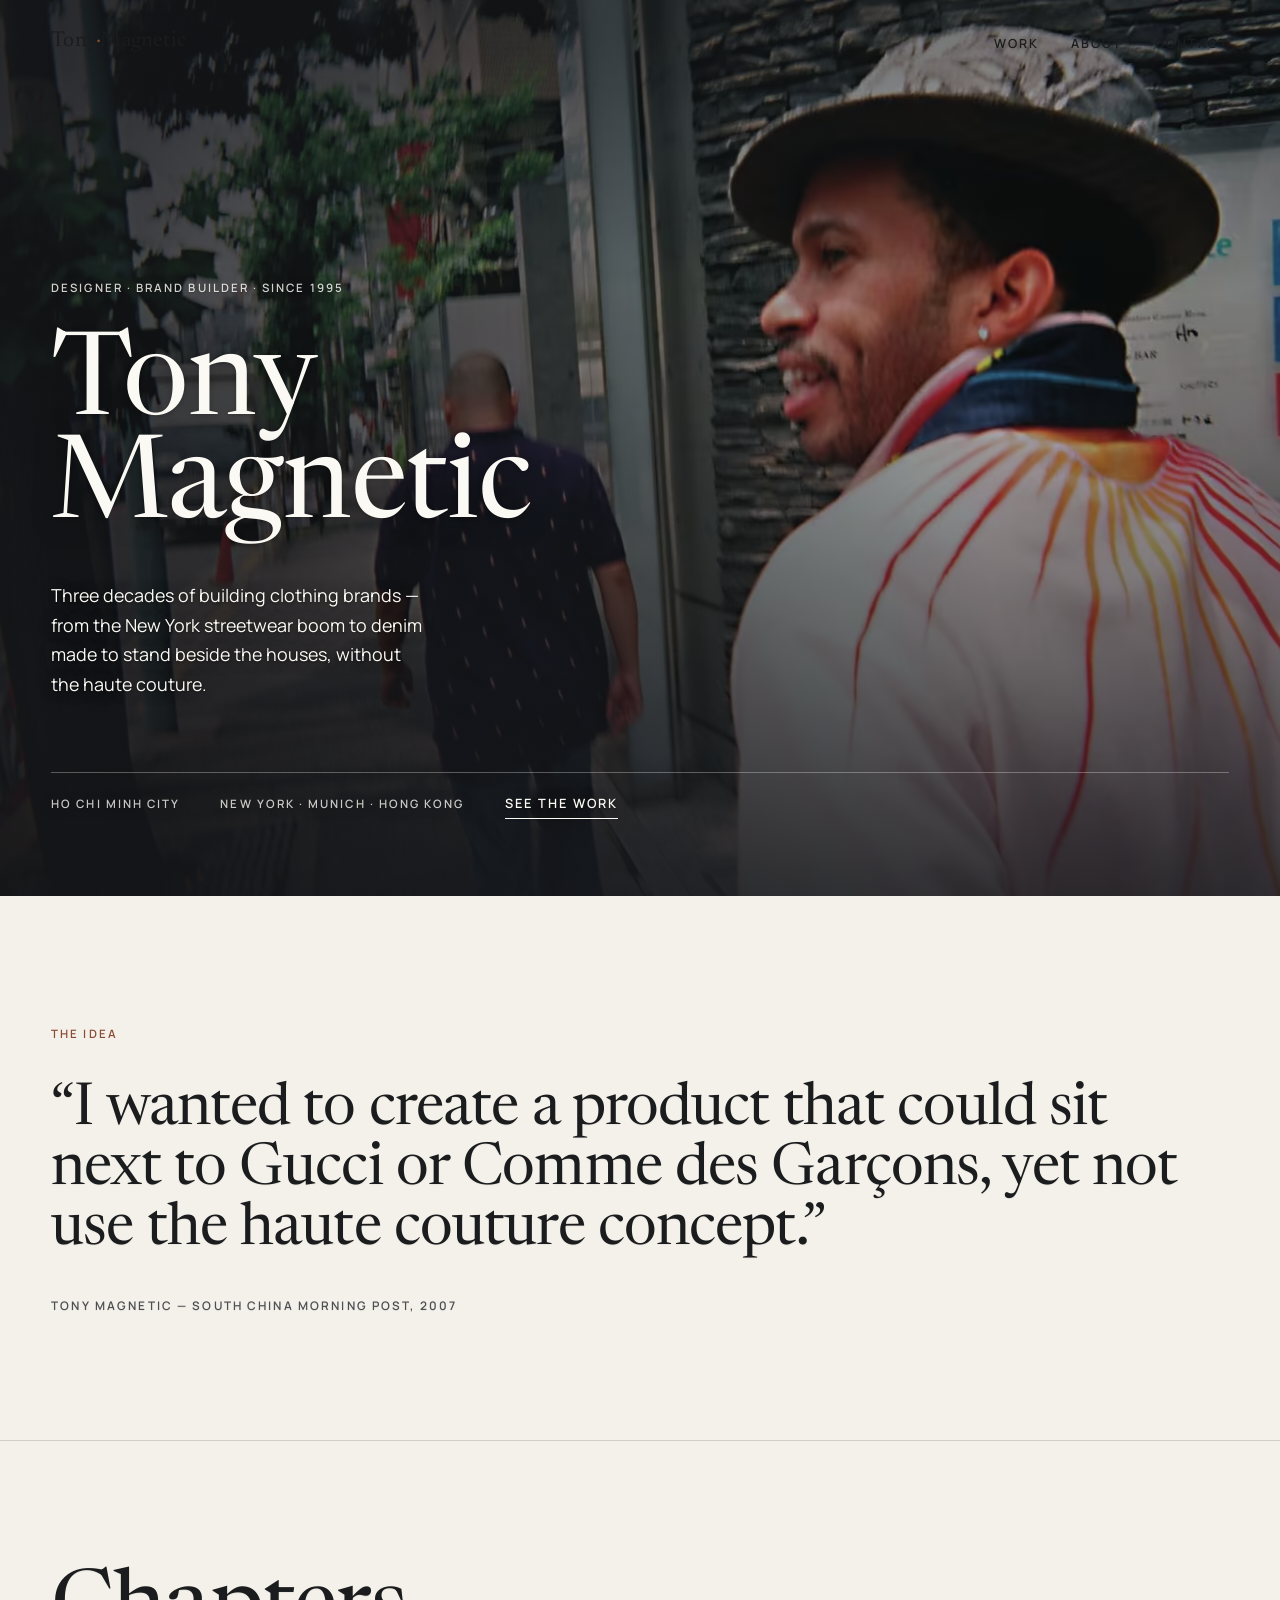
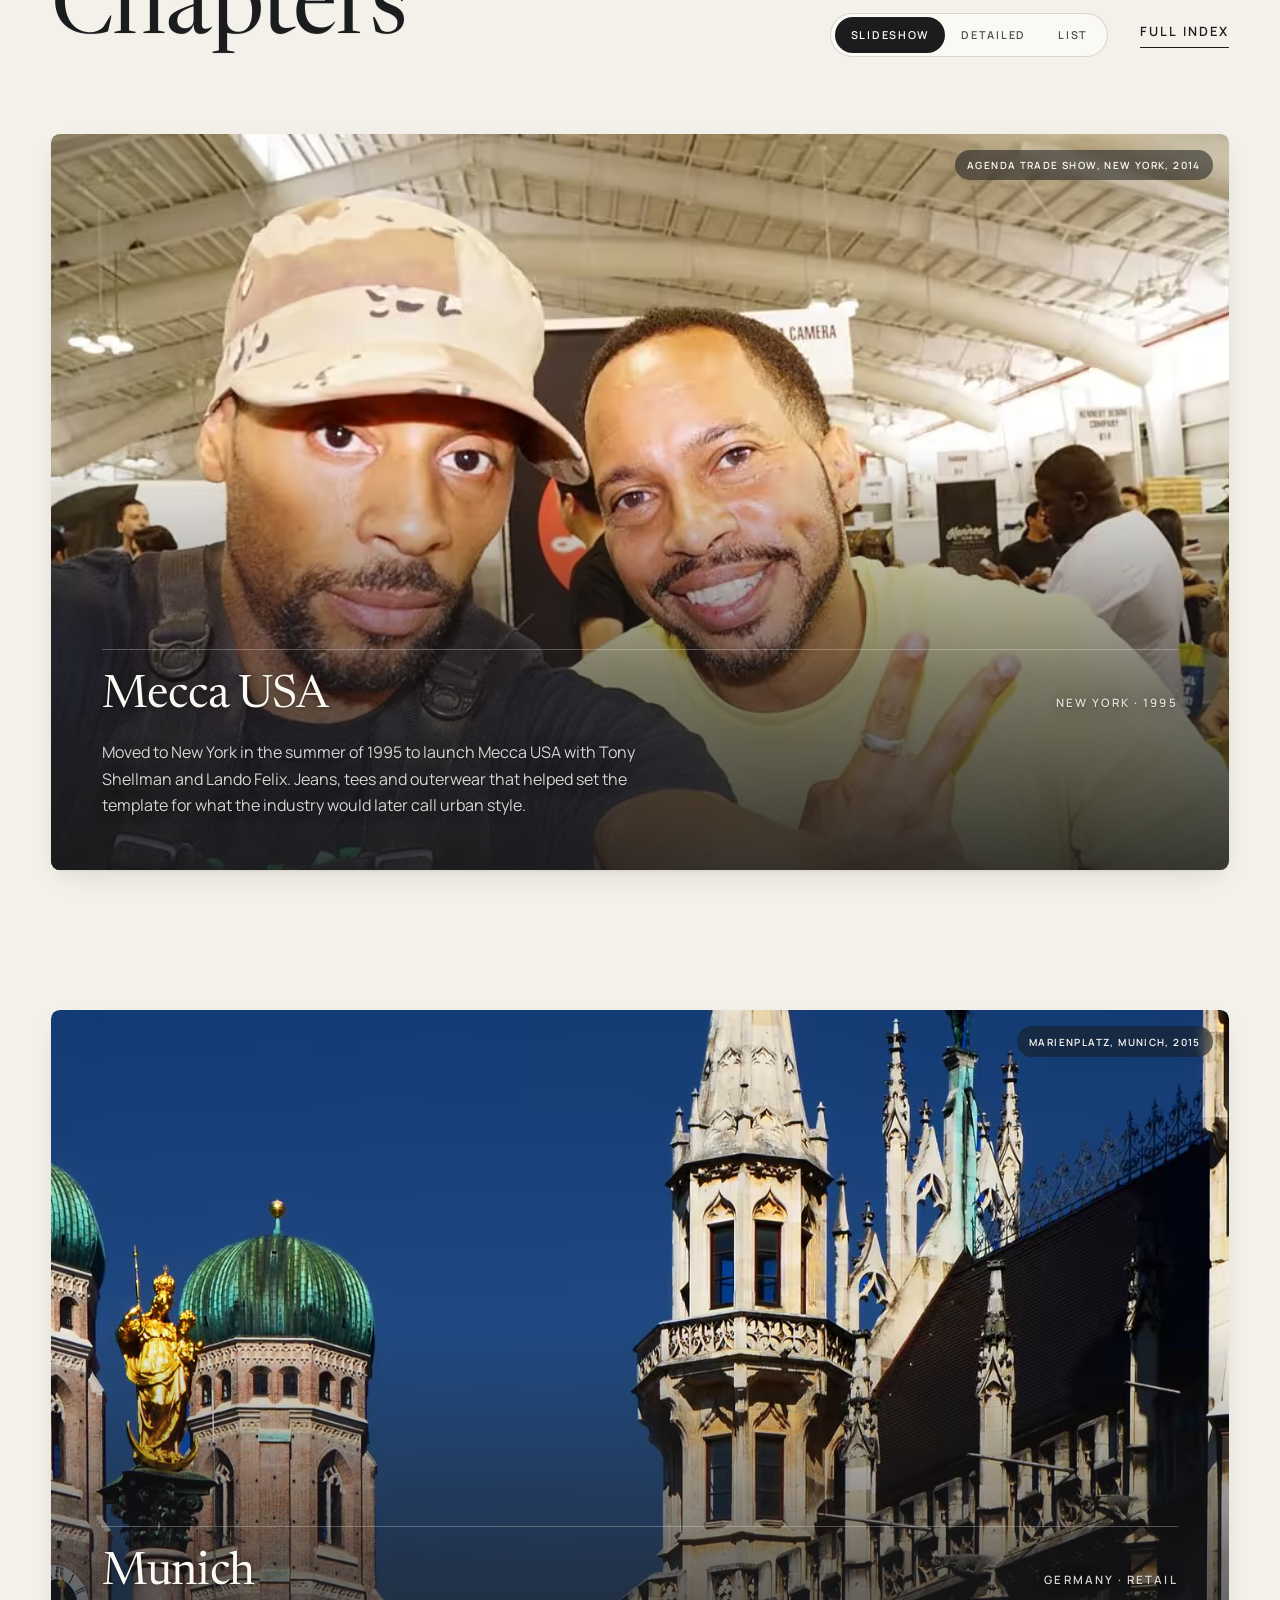
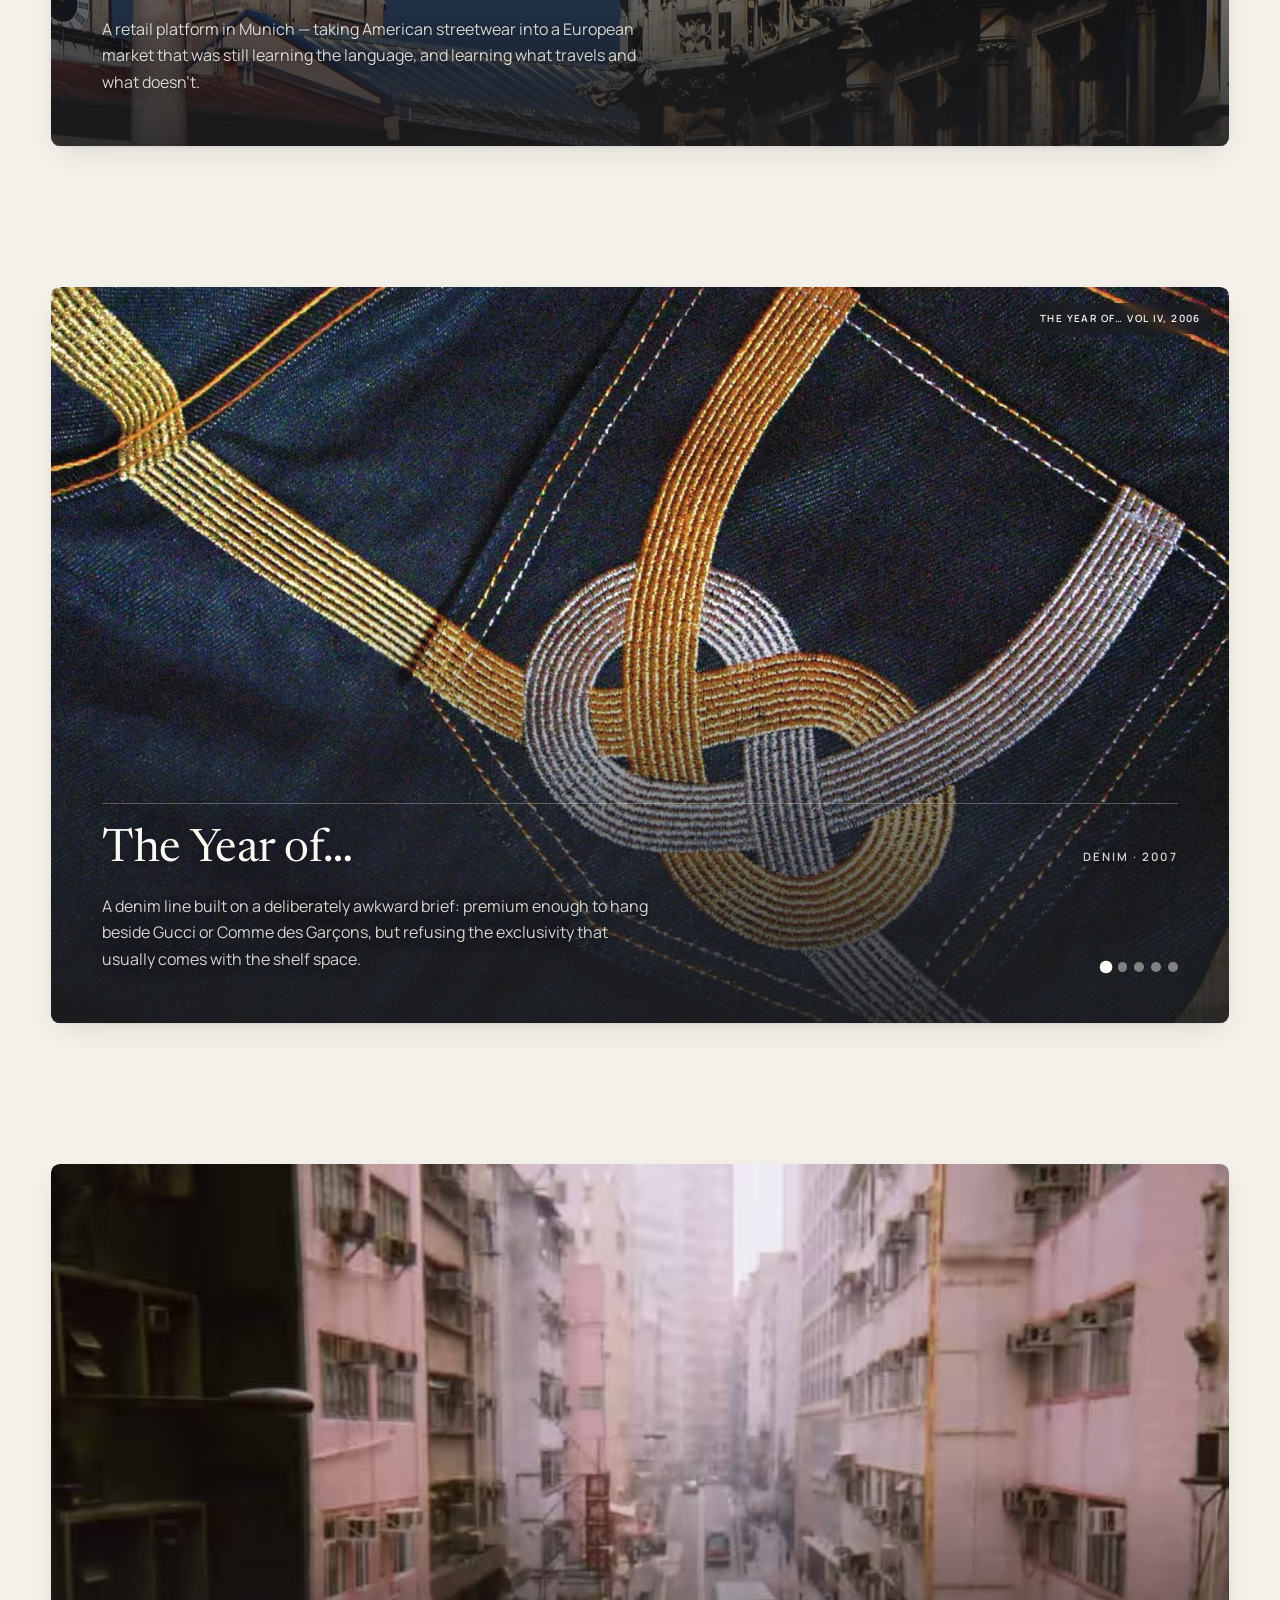
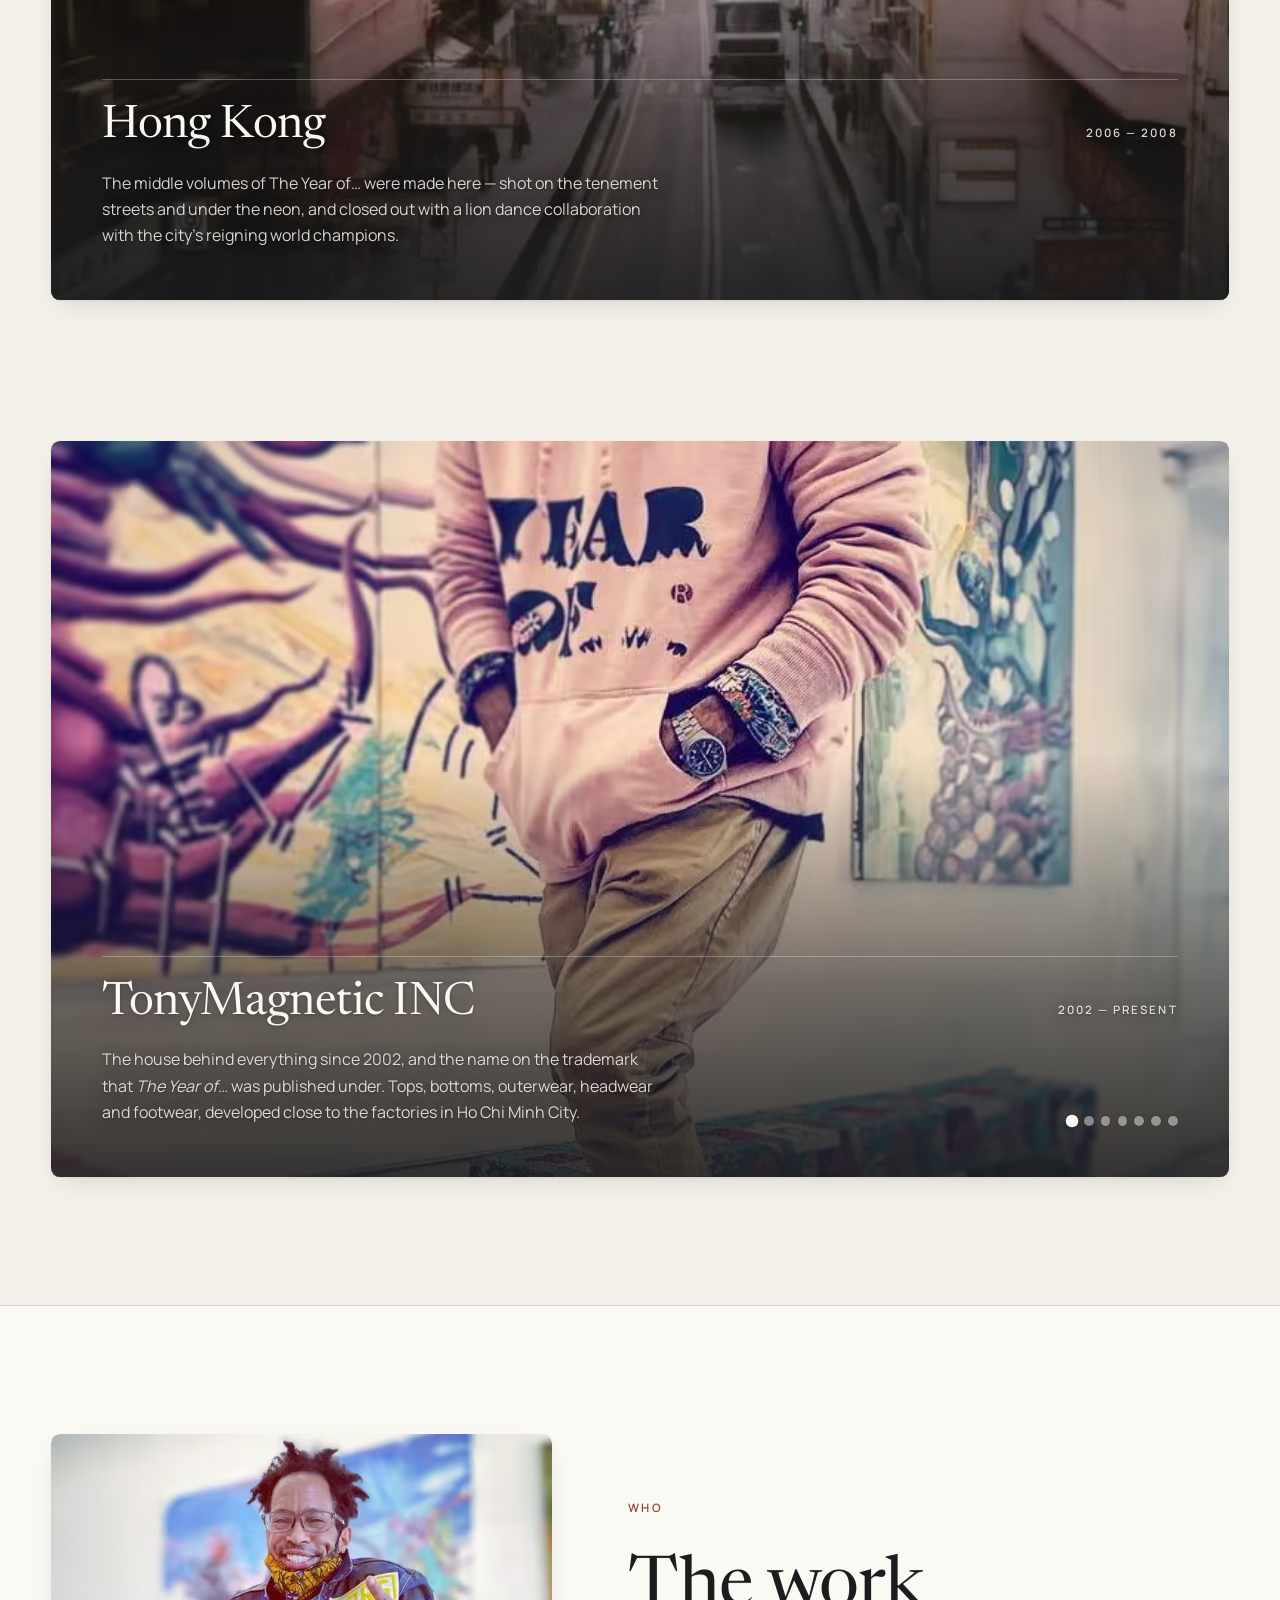
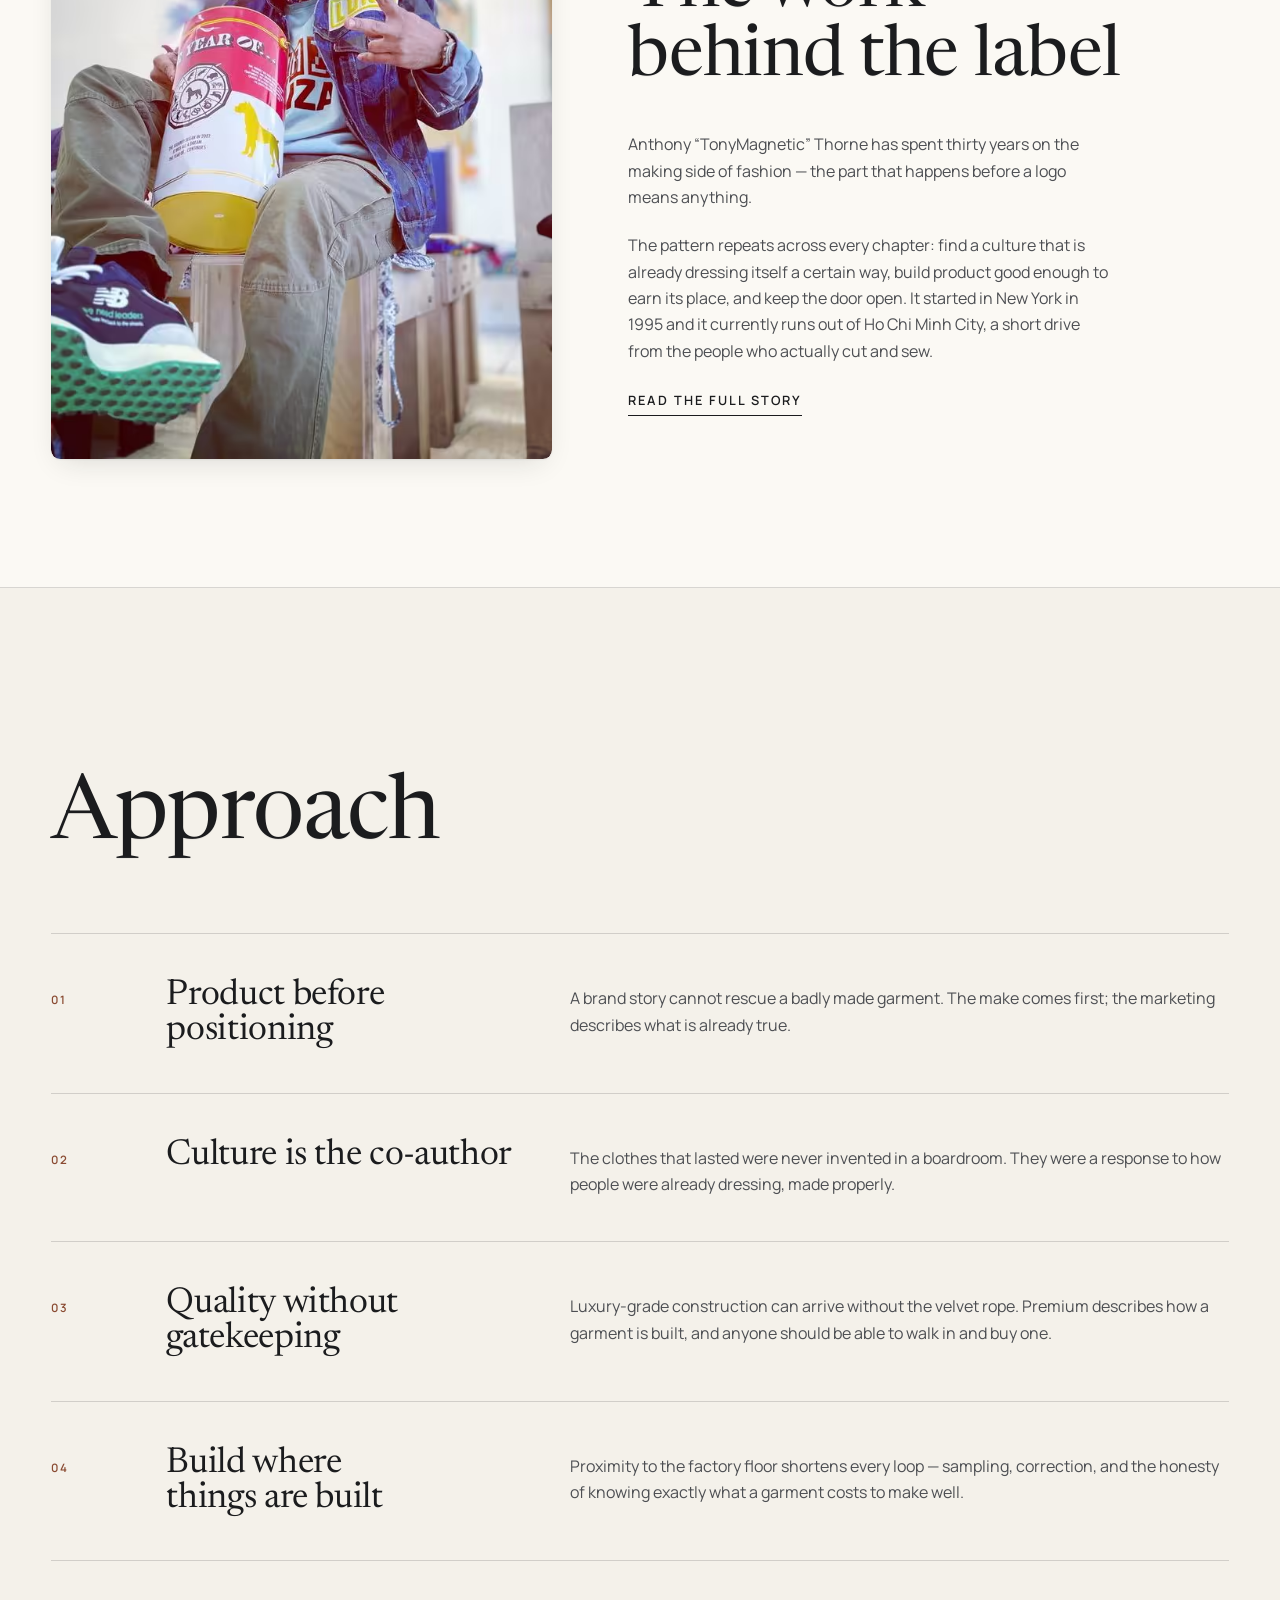
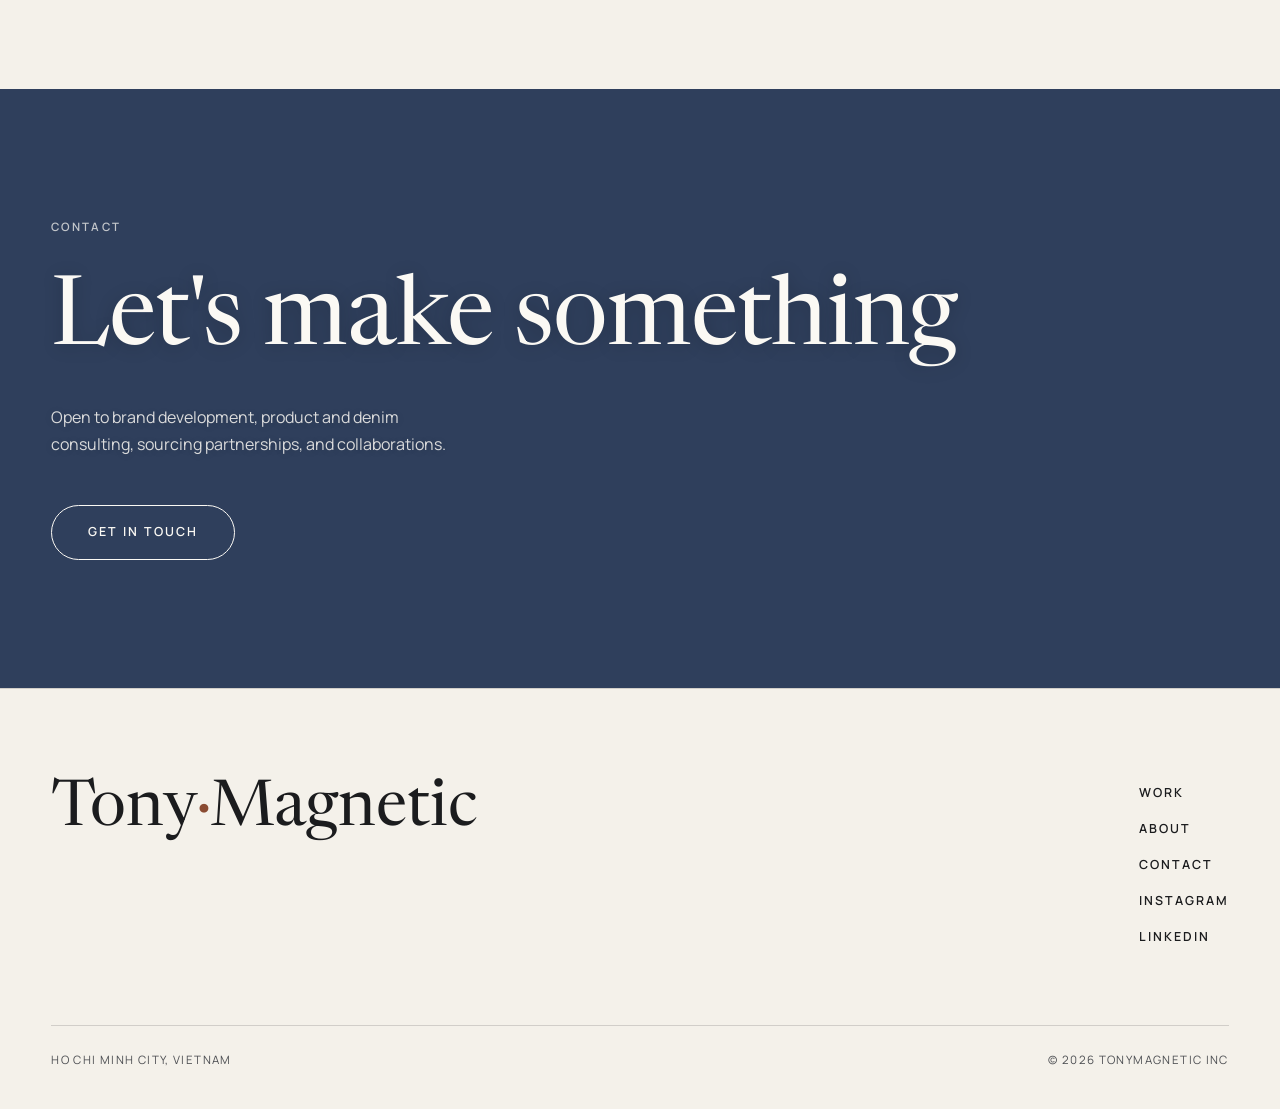
==== commit 21d18b99: "Chapters as slideshows, with a slideshow / detailed / list view switch Every chapter on the home and" ====
--- a/index.html
+++ b/index.html
@@ -81,98 +81,197 @@
       </div>
     </section>
 
-    <section class="chapters" aria-labelledby="chapters-title">
+    <section class="chapters" data-view="slideshow" aria-labelledby="chapters-title">
+      <script>try{var v=localStorage.getItem("chapters-view");if(v)document.currentScript.parentNode.dataset.view=v}catch(e){}</script>
       <div class="shell">
         <div class="chapters-head" data-reveal>
           <h2 class="section-heading" id="chapters-title">Chapters</h2>
-          <a class="text-link" href="work.html">Full index</a>
+          <div class="chapters-tools">
+            <div class="view-switch" role="group" aria-label="View chapters as">
+              <button type="button" data-view-choice="slideshow" aria-pressed="true">Slideshow</button>
+              <button type="button" data-view-choice="detailed" aria-pressed="false">Detailed</button>
+              <button type="button" data-view-choice="list" aria-pressed="false">List</button>
+            </div>
+            <a class="text-link" href="work.html">Full index</a>
+          </div>
         </div>
 
         <article class="chapter" data-reveal>
-          <a class="chapter-inner" href="work.html#mecca">
-            <div class="chapter-image">
+          <div class="chapter-media">
+            <figure class="slide is-active">
               <picture>
                 <source type="image/avif" srcset="assets/images/mecca-640.avif 640w, assets/images/mecca-960.avif 960w, assets/images/mecca-1024.avif 1024w" sizes="(max-width: 64rem) 100vw, 86rem">
                 <source type="image/webp" srcset="assets/images/mecca-640.webp 640w, assets/images/mecca-960.webp 960w, assets/images/mecca-1024.webp 1024w" sizes="(max-width: 64rem) 100vw, 86rem">
                 <img src="assets/images/mecca-1024.jpg" srcset="assets/images/mecca-640.jpg 640w, assets/images/mecca-960.jpg 960w, assets/images/mecca-1024.jpg 1024w" sizes="(max-width: 64rem) 100vw, 86rem" width="1024" height="576" alt="Tony Magnetic at the Agenda trade show, New York, 2014" loading="lazy" decoding="async">
               </picture>
-            </div>
-            <p class="image-note">Agenda trade show, New York, 2014</p>
-            <div class="chapter-caption">
-              <h3>Mecca USA</h3>
+              <figcaption class="slide-note">Agenda trade show, New York, 2014</figcaption>
+            </figure>
+          </div>
+          <div class="chapter-text">
+            <div class="chapter-caption">
+              <h3><a href="work.html#mecca">Mecca USA</a></h3>
               <span class="meta">New York · 1995</span>
             </div>
-          </a>
-          <p class="chapter-body">Moved to New York in the summer of 1995 to launch Mecca USA with Tony Shellman and Lando Felix. Jeans, tees and outerwear that helped set the template for what the industry would later call urban style.</p>
+            <p class="chapter-body">Moved to New York in the summer of 1995 to launch Mecca USA with Tony Shellman and Lando Felix. Jeans, tees and outerwear that helped set the template for what the industry would later call urban style.</p>
+          </div>
         </article>
 
         <article class="chapter chapter--offset chapter--offset-right" data-reveal>
-          <a class="chapter-inner" href="work.html#munich">
-            <div class="chapter-image">
-              <picture>
-                <source type="image/avif" srcset="assets/images/munich-640.avif 640w, assets/images/munich-960.avif 960w, assets/images/munich-1440.avif 1440w, assets/images/munich-1920.avif 1920w, assets/images/munich-2560.avif 2560w" sizes="(max-width: 64rem) 100vw, 62rem">
-                <source type="image/webp" srcset="assets/images/munich-640.webp 640w, assets/images/munich-960.webp 960w, assets/images/munich-1440.webp 1440w, assets/images/munich-1920.webp 1920w, assets/images/munich-2560.webp 2560w" sizes="(max-width: 64rem) 100vw, 62rem">
-                <img src="assets/images/munich-2560.jpg" srcset="assets/images/munich-640.jpg 640w, assets/images/munich-960.jpg 960w, assets/images/munich-1440.jpg 1440w, assets/images/munich-1920.jpg 1920w, assets/images/munich-2560.jpg 2560w" sizes="(max-width: 64rem) 100vw, 62rem" width="2560" height="3200" alt="Marienplatz, Munich" loading="lazy" decoding="async">
-              </picture>
-            </div>
-            <p class="image-note">Marienplatz, Munich, 2015</p>
-            <div class="chapter-caption">
-              <h3>Munich</h3>
+          <div class="chapter-media">
+            <figure class="slide is-active">
+              <picture>
+                <source type="image/avif" srcset="assets/images/munich-640.avif 640w, assets/images/munich-960.avif 960w, assets/images/munich-1440.avif 1440w, assets/images/munich-1920.avif 1920w, assets/images/munich-2560.avif 2560w" sizes="(max-width: 64rem) 100vw, 86rem">
+                <source type="image/webp" srcset="assets/images/munich-640.webp 640w, assets/images/munich-960.webp 960w, assets/images/munich-1440.webp 1440w, assets/images/munich-1920.webp 1920w, assets/images/munich-2560.webp 2560w" sizes="(max-width: 64rem) 100vw, 86rem">
+                <img src="assets/images/munich-2560.jpg" srcset="assets/images/munich-640.jpg 640w, assets/images/munich-960.jpg 960w, assets/images/munich-1440.jpg 1440w, assets/images/munich-1920.jpg 1920w, assets/images/munich-2560.jpg 2560w" sizes="(max-width: 64rem) 100vw, 86rem" width="2560" height="3200" alt="Marienplatz, Munich" loading="lazy" decoding="async">
+              </picture>
+              <figcaption class="slide-note">Marienplatz, Munich, 2015</figcaption>
+            </figure>
+          </div>
+          <div class="chapter-text">
+            <div class="chapter-caption">
+              <h3><a href="work.html#munich">Munich</a></h3>
               <span class="meta">Germany · Retail</span>
             </div>
-          </a>
-          <p class="chapter-body">A retail platform in Munich — taking American streetwear into a European market that was still learning the language, and learning what travels and what doesn't.</p>
+            <p class="chapter-body">A retail platform in Munich — taking American streetwear into a European market that was still learning the language, and learning what travels and what doesn't.</p>
+          </div>
         </article>
 
         <article class="chapter chapter--offset" data-reveal>
-          <a class="chapter-inner" href="work.html#the-year-of">
-            <div class="chapter-image">
-              <picture>
-                <source type="image/avif" srcset="assets/images/year-of-640.avif 640w, assets/images/year-of-960.avif 960w, assets/images/year-of-1440.avif 1440w, assets/images/year-of-1920.avif 1920w" sizes="(max-width: 64rem) 100vw, 62rem">
-                <source type="image/webp" srcset="assets/images/year-of-640.webp 640w, assets/images/year-of-960.webp 960w, assets/images/year-of-1440.webp 1440w, assets/images/year-of-1920.webp 1920w" sizes="(max-width: 64rem) 100vw, 62rem">
-                <img src="assets/images/year-of-1920.jpg" srcset="assets/images/year-of-640.jpg 640w, assets/images/year-of-960.jpg 960w, assets/images/year-of-1440.jpg 1440w, assets/images/year-of-1920.jpg 1920w" sizes="(max-width: 64rem) 100vw, 62rem" width="1920" height="1280" alt="Gold and silver selfedge on The Year of… denim" loading="lazy" decoding="async">
-              </picture>
-            </div>
-            <div class="chapter-caption">
-              <h3>The Year of…</h3>
+          <div class="chapter-media">
+            <figure class="slide is-active">
+              <picture>
+                <source type="image/avif" srcset="assets/images/year-of-640.avif 640w, assets/images/year-of-960.avif 960w, assets/images/year-of-1440.avif 1440w, assets/images/year-of-1920.avif 1920w" sizes="(max-width: 64rem) 100vw, 86rem">
+                <source type="image/webp" srcset="assets/images/year-of-640.webp 640w, assets/images/year-of-960.webp 960w, assets/images/year-of-1440.webp 1440w, assets/images/year-of-1920.webp 1920w" sizes="(max-width: 64rem) 100vw, 86rem">
+                <img src="assets/images/year-of-1920.jpg" srcset="assets/images/year-of-640.jpg 640w, assets/images/year-of-960.jpg 960w, assets/images/year-of-1440.jpg 1440w, assets/images/year-of-1920.jpg 1920w" sizes="(max-width: 64rem) 100vw, 86rem" width="1920" height="1280" alt="Gold and silver selfedge on The Year of… denim" loading="lazy" decoding="async">
+              </picture>
+              <figcaption class="slide-note">The Year of… Vol IV, 2006</figcaption>
+            </figure>
+            <figure class="slide">
+              <picture>
+                <source type="image/avif" srcset="assets/images/year-of-embroidery-640.avif 640w, assets/images/year-of-embroidery-960.avif 960w, assets/images/year-of-embroidery-1440.avif 1440w, assets/images/year-of-embroidery-1920.avif 1920w, assets/images/year-of-embroidery-2370.avif 2370w" sizes="(max-width: 64rem) 100vw, 86rem">
+                <source type="image/webp" srcset="assets/images/year-of-embroidery-640.webp 640w, assets/images/year-of-embroidery-960.webp 960w, assets/images/year-of-embroidery-1440.webp 1440w, assets/images/year-of-embroidery-1920.webp 1920w, assets/images/year-of-embroidery-2370.webp 2370w" sizes="(max-width: 64rem) 100vw, 86rem">
+                <img src="assets/images/year-of-embroidery-2370.jpg" srcset="assets/images/year-of-embroidery-640.jpg 640w, assets/images/year-of-embroidery-960.jpg 960w, assets/images/year-of-embroidery-1440.jpg 1440w, assets/images/year-of-embroidery-1920.jpg 1920w, assets/images/year-of-embroidery-2370.jpg 2370w" sizes="(max-width: 64rem) 100vw, 86rem" width="2370" height="1580" alt="White foliate embroidery across the back pocket of The Year of… jeans" loading="lazy" decoding="async">
+              </picture>
+              <figcaption class="slide-note">The Year of… Vol IV, 2006</figcaption>
+            </figure>
+            <figure class="slide">
+              <picture>
+                <source type="image/avif" srcset="assets/images/year-of-patch-640.avif 640w, assets/images/year-of-patch-960.avif 960w, assets/images/year-of-patch-1440.avif 1440w, assets/images/year-of-patch-1787.avif 1787w" sizes="(max-width: 64rem) 100vw, 86rem">
+                <source type="image/webp" srcset="assets/images/year-of-patch-640.webp 640w, assets/images/year-of-patch-960.webp 960w, assets/images/year-of-patch-1440.webp 1440w, assets/images/year-of-patch-1787.webp 1787w" sizes="(max-width: 64rem) 100vw, 86rem">
+                <img src="assets/images/year-of-patch-1787.jpg" srcset="assets/images/year-of-patch-640.jpg 640w, assets/images/year-of-patch-960.jpg 960w, assets/images/year-of-patch-1440.jpg 1440w, assets/images/year-of-patch-1787.jpg 1787w" sizes="(max-width: 64rem) 100vw, 86rem" width="1787" height="1191" alt="The Year of… leather patch, Year of the Dog, on raw selvage denim" loading="lazy" decoding="async">
+              </picture>
+              <figcaption class="slide-note">The Year of… Vol IV, 2006</figcaption>
+            </figure>
+            <figure class="slide">
+              <picture>
+                <source type="image/avif" srcset="assets/images/year-of-cans-640.avif 640w, assets/images/year-of-cans-960.avif 960w, assets/images/year-of-cans-1440.avif 1440w, assets/images/year-of-cans-1774.avif 1774w" sizes="(max-width: 64rem) 100vw, 86rem">
+                <source type="image/webp" srcset="assets/images/year-of-cans-640.webp 640w, assets/images/year-of-cans-960.webp 960w, assets/images/year-of-cans-1440.webp 1440w, assets/images/year-of-cans-1774.webp 1774w" sizes="(max-width: 64rem) 100vw, 86rem">
+                <img src="assets/images/year-of-cans-1774.jpg" srcset="assets/images/year-of-cans-640.jpg 640w, assets/images/year-of-cans-960.jpg 960w, assets/images/year-of-cans-1440.jpg 1440w, assets/images/year-of-cans-1774.jpg 1774w" sizes="(max-width: 64rem) 100vw, 86rem" width="1774" height="1183" alt="The Year of… flame-embroidered jeans, shot against gold cans, 2006" loading="lazy" decoding="async">
+              </picture>
+              <figcaption class="slide-note">The Year of… Vol IV, 2006</figcaption>
+            </figure>
+            <figure class="slide">
+              <picture>
+                <source type="image/avif" srcset="assets/images/year-of-pocket-640.avif 640w, assets/images/year-of-pocket-960.avif 960w, assets/images/year-of-pocket-1440.avif 1440w, assets/images/year-of-pocket-1920.avif 1920w, assets/images/year-of-pocket-2448.avif 2448w" sizes="(max-width: 64rem) 100vw, 86rem">
+                <source type="image/webp" srcset="assets/images/year-of-pocket-640.webp 640w, assets/images/year-of-pocket-960.webp 960w, assets/images/year-of-pocket-1440.webp 1440w, assets/images/year-of-pocket-1920.webp 1920w, assets/images/year-of-pocket-2448.webp 2448w" sizes="(max-width: 64rem) 100vw, 86rem">
+                <img src="assets/images/year-of-pocket-2448.jpg" srcset="assets/images/year-of-pocket-640.jpg 640w, assets/images/year-of-pocket-960.jpg 960w, assets/images/year-of-pocket-1440.jpg 1440w, assets/images/year-of-pocket-1920.jpg 1920w, assets/images/year-of-pocket-2448.jpg 2448w" sizes="(max-width: 64rem) 100vw, 86rem" width="2448" height="1632" alt="Folded pair of The Year of… jeans with gold-embroidered pocket" loading="lazy" decoding="async">
+              </picture>
+              <figcaption class="slide-note">The Year of… Vol IV, 2006</figcaption>
+            </figure>
+          </div>
+          <div class="chapter-text">
+            <div class="chapter-caption">
+              <h3><a href="work.html#the-year-of">The Year of…</a></h3>
               <span class="meta">Denim · 2007</span>
             </div>
-          </a>
-          <p class="chapter-body">A denim line built on a deliberately awkward brief: premium enough to hang beside Gucci or Comme des Garçons, but refusing the exclusivity that usually comes with the shelf space.</p>
+            <p class="chapter-body">A denim line built on a deliberately awkward brief: premium enough to hang beside Gucci or Comme des Garçons, but refusing the exclusivity that usually comes with the shelf space.</p>
+          </div>
         </article>
 
         <article class="chapter chapter--offset" data-reveal>
-          <a class="chapter-inner" href="work.html#hong-kong">
-            <div class="chapter-image">
+          <div class="chapter-media">
+            <figure class="slide is-active">
               <picture>
                 <source type="image/avif" srcset="assets/images/hongkong-640.avif 640w, assets/images/hongkong-960.avif 960w, assets/images/hongkong-987.avif 987w" sizes="(max-width: 64rem) 100vw, 86rem">
                 <source type="image/webp" srcset="assets/images/hongkong-640.webp 640w, assets/images/hongkong-960.webp 960w, assets/images/hongkong-987.webp 987w" sizes="(max-width: 64rem) 100vw, 86rem">
                 <img src="assets/images/hongkong-987.jpg" srcset="assets/images/hongkong-640.jpg 640w, assets/images/hongkong-960.jpg 960w, assets/images/hongkong-987.jpg 987w" sizes="(max-width: 64rem) 100vw, 86rem" width="987" height="555" alt="A Hong Kong street, photographed for The Year of…" loading="lazy" decoding="async">
               </picture>
-            </div>
-            <div class="chapter-caption">
-              <h3>Hong Kong</h3>
+            </figure>
+          </div>
+          <div class="chapter-text">
+            <div class="chapter-caption">
+              <h3><a href="work.html#hong-kong">Hong Kong</a></h3>
               <span class="meta">2006 — 2008</span>
             </div>
-          </a>
-          <p class="chapter-body">The middle volumes of The Year of… were made here — shot on the tenement streets and under the neon, and closed out with a lion dance collaboration with the city's reigning world champions.</p>
+            <p class="chapter-body">The middle volumes of The Year of… were made here — shot on the tenement streets and under the neon, and closed out with a lion dance collaboration with the city's reigning world champions.</p>
+          </div>
         </article>
 
         <article class="chapter" data-reveal>
-          <a class="chapter-inner" href="work.html#tonymagnetic">
-            <div class="chapter-image">
+          <div class="chapter-media">
+            <figure class="slide is-active">
               <picture>
                 <source type="image/avif" srcset="assets/images/tonymagnetic-640.avif 640w, assets/images/tonymagnetic-886.avif 886w" sizes="(max-width: 64rem) 100vw, 86rem">
                 <source type="image/webp" srcset="assets/images/tonymagnetic-640.webp 640w, assets/images/tonymagnetic-886.webp 886w" sizes="(max-width: 64rem) 100vw, 86rem">
                 <img src="assets/images/tonymagnetic-886.jpg" srcset="assets/images/tonymagnetic-640.jpg 640w, assets/images/tonymagnetic-886.jpg 886w" sizes="(max-width: 64rem) 100vw, 86rem" width="886" height="498" alt="TonyMagnetic INC collection" loading="lazy" decoding="async">
               </picture>
-            </div>
-            <div class="chapter-caption">
-              <h3>TonyMagnetic INC</h3>
+            </figure>
+            <figure class="slide">
+              <picture>
+                <source type="image/avif" srcset="assets/images/pitchers-only-lookbook-600.avif 600w" sizes="(max-width: 64rem) 100vw, 86rem">
+                <source type="image/webp" srcset="assets/images/pitchers-only-lookbook-600.webp 600w" sizes="(max-width: 64rem) 100vw, 86rem">
+                <img src="assets/images/pitchers-only-lookbook-600.jpg" srcset="assets/images/pitchers-only-lookbook-600.jpg 600w" sizes="(max-width: 64rem) 100vw, 86rem" width="600" height="400" alt="Pitchers Only Shove Day tee, worn with a catcher's mitt" loading="lazy" decoding="async">
+              </picture>
+              <figcaption class="slide-note">Pitchers Only</figcaption>
+            </figure>
+            <figure class="slide">
+              <picture>
+                <source type="image/avif" srcset="assets/images/jumpshot-hoodie-640.avif 640w, assets/images/jumpshot-hoodie-960.avif 960w, assets/images/jumpshot-hoodie-1024.avif 1024w" sizes="(max-width: 64rem) 100vw, 86rem">
+                <source type="image/webp" srcset="assets/images/jumpshot-hoodie-640.webp 640w, assets/images/jumpshot-hoodie-960.webp 960w, assets/images/jumpshot-hoodie-1024.webp 1024w" sizes="(max-width: 64rem) 100vw, 86rem">
+                <img src="assets/images/jumpshot-hoodie-1024.jpg" srcset="assets/images/jumpshot-hoodie-640.jpg 640w, assets/images/jumpshot-hoodie-960.jpg 960w, assets/images/jumpshot-hoodie-1024.jpg 1024w" sizes="(max-width: 64rem) 100vw, 86rem" width="1024" height="683" alt="Jumpshot hoodie, front and back, washed black with arched logo and Call Game script" loading="lazy" decoding="async">
+              </picture>
+              <figcaption class="slide-note">Jumpshot</figcaption>
+            </figure>
+            <figure class="slide">
+              <picture>
+                <source type="image/avif" srcset="assets/images/pitchers-only-tee-640.avif 640w, assets/images/pitchers-only-tee-960.avif 960w, assets/images/pitchers-only-tee-1000.avif 1000w" sizes="(max-width: 64rem) 100vw, 86rem">
+                <source type="image/webp" srcset="assets/images/pitchers-only-tee-640.webp 640w, assets/images/pitchers-only-tee-960.webp 960w, assets/images/pitchers-only-tee-1000.webp 1000w" sizes="(max-width: 64rem) 100vw, 86rem">
+                <img src="assets/images/pitchers-only-tee-1000.jpg" srcset="assets/images/pitchers-only-tee-640.jpg 640w, assets/images/pitchers-only-tee-960.jpg 960w, assets/images/pitchers-only-tee-1000.jpg 1000w" sizes="(max-width: 64rem) 100vw, 86rem" width="1000" height="667" alt="Pitchers Only Electrix Tour 2026 tee, acid-washed grey" loading="lazy" decoding="async">
+              </picture>
+              <figcaption class="slide-note">Pitchers Only</figcaption>
+            </figure>
+            <figure class="slide">
+              <picture>
+                <source type="image/avif" srcset="assets/images/jumpshot-cap-640.avif 640w, assets/images/jumpshot-cap-960.avif 960w, assets/images/jumpshot-cap-1024.avif 1024w" sizes="(max-width: 64rem) 100vw, 86rem">
+                <source type="image/webp" srcset="assets/images/jumpshot-cap-640.webp 640w, assets/images/jumpshot-cap-960.webp 960w, assets/images/jumpshot-cap-1024.webp 1024w" sizes="(max-width: 64rem) 100vw, 86rem">
+                <img src="assets/images/jumpshot-cap-1024.jpg" srcset="assets/images/jumpshot-cap-640.jpg 640w, assets/images/jumpshot-cap-960.jpg 960w, assets/images/jumpshot-cap-1024.jpg 1024w" sizes="(max-width: 64rem) 100vw, 86rem" width="1024" height="683" alt="Jumpshot washed cotton cap with outlined arch logo" loading="lazy" decoding="async">
+              </picture>
+              <figcaption class="slide-note">Jumpshot</figcaption>
+            </figure>
+            <figure class="slide">
+              <picture>
+                <source type="image/avif" srcset="assets/images/northstar-cap-600.avif 600w" sizes="(max-width: 64rem) 100vw, 86rem">
+                <source type="image/webp" srcset="assets/images/northstar-cap-600.webp 600w" sizes="(max-width: 64rem) 100vw, 86rem">
+                <img src="assets/images/northstar-cap-600.jpg" srcset="assets/images/northstar-cap-600.jpg 600w" sizes="(max-width: 64rem) 100vw, 86rem" width="600" height="400" alt="Northstar navy cap with embroidered star emblem" loading="lazy" decoding="async">
+              </picture>
+              <figcaption class="slide-note">Northstar</figcaption>
+            </figure>
+            <figure class="slide">
+              <picture>
+                <source type="image/avif" srcset="assets/images/jumpshot-tote-640.avif 640w, assets/images/jumpshot-tote-934.avif 934w" sizes="(max-width: 64rem) 100vw, 86rem">
+                <source type="image/webp" srcset="assets/images/jumpshot-tote-640.webp 640w, assets/images/jumpshot-tote-934.webp 934w" sizes="(max-width: 64rem) 100vw, 86rem">
+                <img src="assets/images/jumpshot-tote-934.jpg" srcset="assets/images/jumpshot-tote-640.jpg 640w, assets/images/jumpshot-tote-934.jpg 934w" sizes="(max-width: 64rem) 100vw, 86rem" width="934" height="623" alt="Jumpshot canvas tote, Call Game print" loading="lazy" decoding="async">
+              </picture>
+              <figcaption class="slide-note">Jumpshot</figcaption>
+            </figure>
+          </div>
+          <div class="chapter-text">
+            <div class="chapter-caption">
+              <h3><a href="work.html#tonymagnetic">TonyMagnetic INC</a></h3>
               <span class="meta">2002 — present</span>
             </div>
-          </a>
-          <p class="chapter-body">The house behind everything since 2002, and the name on the trademark that <em>The Year of…</em> was published under. Tops, bottoms, outerwear, headwear and footwear, developed close to the factories in Ho Chi Minh City.</p>
+            <p class="chapter-body">The house behind everything since 2002, and the name on the trademark that <em>The Year of…</em> was published under. Tops, bottoms, outerwear, headwear and footwear, developed close to the factories in Ho Chi Minh City.</p>
+          </div>
         </article>
       </div>
     </section>
--- a/assets/css/site.css
+++ b/assets/css/site.css
@@ -447,26 +447,112 @@
 }
 .chapters-head .section-heading { margin-bottom: 0; }
 
-.chapter { margin-bottom: clamp(5rem, 11vw, 11rem); }
+.chapters-tools {
+  display: flex;
+  flex-wrap: wrap;
+  align-items: center;
+  gap: 1rem 2rem;
+}
+.chapters-head--tools {
+  justify-content: flex-end;
+  margin-bottom: clamp(2rem, 4vw, 3rem);
+}
+
+/* view switch — the section's data-view attribute is the single source of truth;
+   each mode below is one CSS block, so a new mode is a block plus a button */
+.view-switch {
+  display: inline-flex;
+  padding: .2rem;
+  border: 1px solid var(--line);
+  border-radius: 999px;
+  background: var(--paper);
+}
+.view-switch button {
+  appearance: none;
+  border: 0;
+  background: none;
+  padding: .55rem 1rem;
+  border-radius: 999px;
+  font-size: .68rem;
+  letter-spacing: .16em;
+  text-transform: uppercase;
+  font-weight: 600;
+  color: var(--ink-soft);
+  cursor: pointer;
+  transition: background .35s var(--ease), color .35s var(--ease);
+}
+.view-switch button:hover { color: var(--ink); }
+.view-switch button[aria-pressed="true"] { background: var(--ink); color: var(--paper); }
+.view-switch button:focus-visible { outline: 2px solid var(--rust); outline-offset: 2px; }
+
+/* shared chapter anatomy: media (one or more slides) + text */
+.chapter {
+  position: relative;
+  margin-bottom: clamp(5rem, 11vw, 11rem);
+}
 .chapter:last-child { margin-bottom: 0; }
 
-.chapter-inner {
-  display: block;
-  text-decoration: none;
-  color: inherit;
-}
-
-.chapter-image {
+.chapter-media {
+  position: relative;
   overflow: hidden;
   background: var(--selvage);
-}
-.chapter-image img,
-.chapter-image .slot {
+  border-radius: var(--radius);
+  box-shadow: var(--lift);
+  transition: box-shadow .6s var(--ease);
+}
+.chapter-media .slide { margin: 0; }
+.chapter-media .slide:not(.is-active) { display: none; }
+.chapter-media picture,
+.chapter-media img {
+  display: block;
   width: 100%;
-  transition: transform 1.1s var(--ease);
-}
-.chapter-inner:hover .chapter-image img,
-.chapter-inner:hover .chapter-image .slot { transform: scale(1.03); }
+  border-radius: inherit;
+}
+.chapter-media img { transition: transform 1.1s var(--ease); }
+.chapter:hover .chapter-media img { transform: scale(1.03); }
+
+/* a caption for slides that are not quite what the chapter implies — a location
+   shot, or a frame taken in a different year — plus which brand or volume it is */
+.slide-note {
+  position: absolute;
+  top: 1rem;
+  right: 1rem;
+  z-index: 2;
+  margin: 0;
+  padding: .45rem .75rem;
+  border-radius: 999px;
+  background: rgba(27, 28, 30, .55);
+  color: var(--paper);
+  font-size: .62rem;
+  letter-spacing: .14em;
+  text-transform: uppercase;
+  font-weight: 600;
+  backdrop-filter: blur(6px);
+}
+
+.slide-nav {
+  position: absolute;
+  right: 1.1rem;
+  bottom: 1.1rem;
+  z-index: 3;
+  display: flex;
+  gap: .45rem;
+}
+.slide-nav button {
+  appearance: none;
+  width: .6rem;
+  height: .6rem;
+  padding: 0;
+  border: 0;
+  border-radius: 50%;
+  background: rgba(251, 249, 244, .45);
+  box-shadow: 0 0 0 1px rgba(27, 28, 30, .25);
+  cursor: pointer;
+  transition: background .4s var(--ease), transform .4s var(--ease);
+}
+.slide-nav button:hover { background: rgba(251, 249, 244, .8); }
+.slide-nav button[aria-current="true"] { background: var(--paper); transform: scale(1.25); }
+.slide-nav button:focus-visible { outline: 2px solid var(--paper); outline-offset: 2px; }
 
 .chapter-caption {
   display: flex;
@@ -483,6 +569,9 @@
   flex: 1 1 18rem;
   font-size: clamp(1.9rem, 3.6vw, 3.6rem);
 }
+/* homepage chapters link through to the work page — the whole panel is the target */
+.chapter-caption h3 a { color: inherit; text-decoration: none; }
+.chapter-caption h3 a::after { content: ""; position: absolute; inset: 0; z-index: 2; }
 
 .chapter-caption .meta { color: var(--ink-soft); }
 
@@ -494,6 +583,93 @@
 
 .chapter--offset { width: min(100%, 62rem); }
 .chapter--offset-right { margin-left: auto; }
+
+/* --- mode: slideshow — frames cross-fade under the text ------------------ */
+.chapters[data-view="slideshow"] .chapter {
+  display: grid;
+  aspect-ratio: 16 / 10;
+  width: 100%;
+  margin-left: 0;
+  overflow: clip;                          /* not hidden: a scroll container can't grow to fit its text */
+  border-radius: var(--radius);
+  box-shadow: var(--lift);
+  color: var(--paper);
+}
+.chapters[data-view="slideshow"] .chapter-media {
+  grid-area: 1 / 1;
+  min-height: 0;
+  border-radius: 0;
+  box-shadow: none;
+}
+.chapters[data-view="slideshow"] .slide {
+  display: block;
+  position: absolute;
+  inset: 0;
+  opacity: 0;
+  transition: opacity 1.6s var(--ease);
+}
+.chapters[data-view="slideshow"] .slide.is-active { opacity: 1; }
+.chapters[data-view="slideshow"] .slide picture,
+.chapters[data-view="slideshow"] .slide img {
+  height: 100%;
+  object-fit: cover;
+  border-radius: 0;
+}
+.chapters[data-view="slideshow"] .chapter-text {
+  grid-area: 1 / 1;
+  align-self: end;
+  z-index: 2;                              /* grid items stack without position */
+  padding: clamp(6rem, 14vw, 12rem) clamp(1.5rem, 4vw, 3.5rem) clamp(1.5rem, 4vw, 3.5rem);
+  background: linear-gradient(to top,
+    rgba(27, 28, 30, .88) 0%,
+    rgba(27, 28, 30, .58) 45%,
+    rgba(27, 28, 30, 0) 100%);
+  pointer-events: none;
+}
+.chapters[data-view="slideshow"] .chapter-text a { pointer-events: auto; }
+.chapters[data-view="slideshow"] .chapter-caption { border-top-color: rgba(251, 249, 244, .28); }
+.chapters[data-view="slideshow"] .chapter-caption h3 { color: var(--paper); }
+.chapters[data-view="slideshow"] .chapter-caption .meta,
+.chapters[data-view="slideshow"] .chapter-body { color: rgba(251, 249, 244, .84); }
+.chapters[data-view="slideshow"] .chapter-body { max-width: 56ch; }
+.chapters[data-view="slideshow"] .slide-nav { right: clamp(1.5rem, 4vw, 3.5rem); bottom: clamp(1.5rem, 4vw, 3.5rem); }
+
+/* --- mode: detailed — the editorial layout: one frame, caption below ------ */
+/* (the shared anatomy above is this mode; nothing to add) */
+
+/* --- mode: list — a compact index ---------------------------------------- */
+.chapters[data-view="list"] .chapter {
+  display: grid;
+  grid-template-columns: 5.5rem minmax(0, 1fr);
+  gap: 1rem 2rem;
+  align-items: center;
+  width: 100%;
+  margin: 0;
+  padding: 1.5rem 0;
+  border-top: 1px solid var(--line);
+}
+.chapters[data-view="list"] .chapter:last-child { border-bottom: 1px solid var(--line); }
+.chapters[data-view="list"] .chapter-media {
+  aspect-ratio: 1;
+  border-radius: calc(var(--radius) * .6);
+  box-shadow: none;
+}
+.chapters[data-view="list"] .slide picture,
+.chapters[data-view="list"] .slide img { height: 100%; object-fit: cover; }
+.chapters[data-view="list"] .slide-note,
+.chapters[data-view="list"] .slide-nav { display: none; }
+.chapters[data-view="list"] .chapter-caption { margin-top: 0; padding-top: 0; border-top: 0; }
+.chapters[data-view="list"] .chapter-caption h3 { font-size: clamp(1.4rem, 2.4vw, 2.1rem); flex-basis: 14rem; }
+.chapters[data-view="list"] .chapter-body { display: none; }
+.chapters[data-view="list"] .chapter-body:first-of-type {
+  display: -webkit-box;
+  -webkit-line-clamp: 2;
+  -webkit-box-orient: vertical;
+  overflow: hidden;
+  margin-top: .5rem;
+  max-width: 72ch;
+  font-size: .95rem;
+}
 
 /* ------------------------------------------------------------------ studio */
 
@@ -771,6 +947,15 @@
 }
 
 @media (max-width: 40rem) {
+  /* on a phone the copy is taller than any sensible frame: let the panel run
+     to its text and keep the top ~60vw clear so the photograph still reads */
+  .chapters[data-view="slideshow"] .chapter { aspect-ratio: auto; }
+  .chapters[data-view="slideshow"] .chapter-text { padding: 60vw 1.25rem 2rem; }
+  .chapters[data-view="slideshow"] .chapter-body { font-size: .95rem; }
+  .chapters[data-view="slideshow"] .slide-nav { right: auto; bottom: auto; left: 1.1rem; top: 1.1rem; }
+  .chapters[data-view="list"] .chapter { grid-template-columns: 4rem minmax(0, 1fr); gap: 1rem; }
+  .chapters-tools { width: 100%; justify-content: space-between; }
+
   .chapter-caption { display: block; }
   .chapter-caption .meta { display: block; margin-top: .6rem; }
   .footer-grid { flex-direction: column; }
@@ -805,6 +990,28 @@
   html { font-size: 13px; }
 
   body { background: var(--raw); }
+
+  /* chapters print in the detailed layout whatever view was chosen on screen */
+  .view-switch,
+  .slide-nav { display: none !important; }
+  .chapters[data-view] .chapter {
+    display: block;
+    aspect-ratio: auto;
+    overflow: visible;
+    box-shadow: none;
+    color: inherit;
+  }
+  .chapters[data-view] .slide { position: static; opacity: 1; }
+  .chapters[data-view] .slide:not(.is-active) { display: none; }
+  .chapters[data-view] .chapter-text {
+    position: static;
+    padding: 0;
+    background: none;
+    color: inherit;
+  }
+  .chapters[data-view] .chapter-caption h3,
+  .chapters[data-view] .chapter-caption .meta,
+  .chapters[data-view] .chapter-body { color: inherit; }
 
   /* reveals must be forced open — nothing scrolls in a printed document */
   .js [data-reveal],
@@ -885,7 +1092,6 @@
    Applied to the framed images only. The hero is full-bleed and stays square —
    rounding an edge-to-edge image just exposes the page behind its corners. */
 
-.chapter-image,
 .studio-portrait {
   border-radius: var(--radius);
   overflow: hidden;
@@ -893,15 +1099,14 @@
   transition: box-shadow .6s var(--ease);
 }
 
-.chapter-image img,
-.chapter-image .slot,
 .studio-portrait img,
 .studio-portrait picture,
 .studio-portrait .slot {
   border-radius: inherit;
 }
 
-.chapter-inner:hover .chapter-image { box-shadow: var(--lift-hover); }
+.chapter:hover .chapter-media,
+.chapters[data-view="slideshow"] .chapter:hover { box-shadow: var(--lift-hover); }
 
 /* ----------------------------------------------------------- text shadows ---
    Only where type sits on a photograph or a colour field. On the cream ground
@@ -922,6 +1127,19 @@
     0 1px 2px rgba(0, 0, 0, .3);
 }
 
+/* chapter text over a slideshow frame — same treatment as the hero */
+.chapters[data-view="slideshow"] .chapter-caption h3 {
+  text-shadow:
+    0 2px 30px rgba(0, 0, 0, .38),
+    0 1px 4px rgba(0, 0, 0, .22);
+}
+.chapters[data-view="slideshow"] .chapter-caption .meta,
+.chapters[data-view="slideshow"] .chapter-body {
+  text-shadow:
+    0 1px 16px rgba(0, 0, 0, .45),
+    0 1px 2px rgba(0, 0, 0, .3);
+}
+
 .contact-cta h2 { text-shadow: 0 2px 18px rgba(0, 0, 0, .18); }
 .contact-cta p  { text-shadow: 0 1px 8px rgba(0, 0, 0, .14); }
 
@@ -934,12 +1152,12 @@
 }
 
 @media (prefers-reduced-motion: reduce) {
-  .chapter-image { transition: none; }
+  .chapter-media { transition: none; }
 }
 
 @media print {
   /* keep the corners, drop the lift — soft shadows band badly on paper */
-  .chapter-image,
+  .chapter-media,
   .studio-portrait { box-shadow: none; border: 1px solid var(--line); }
   .section-heading,
   .page-heading h1,
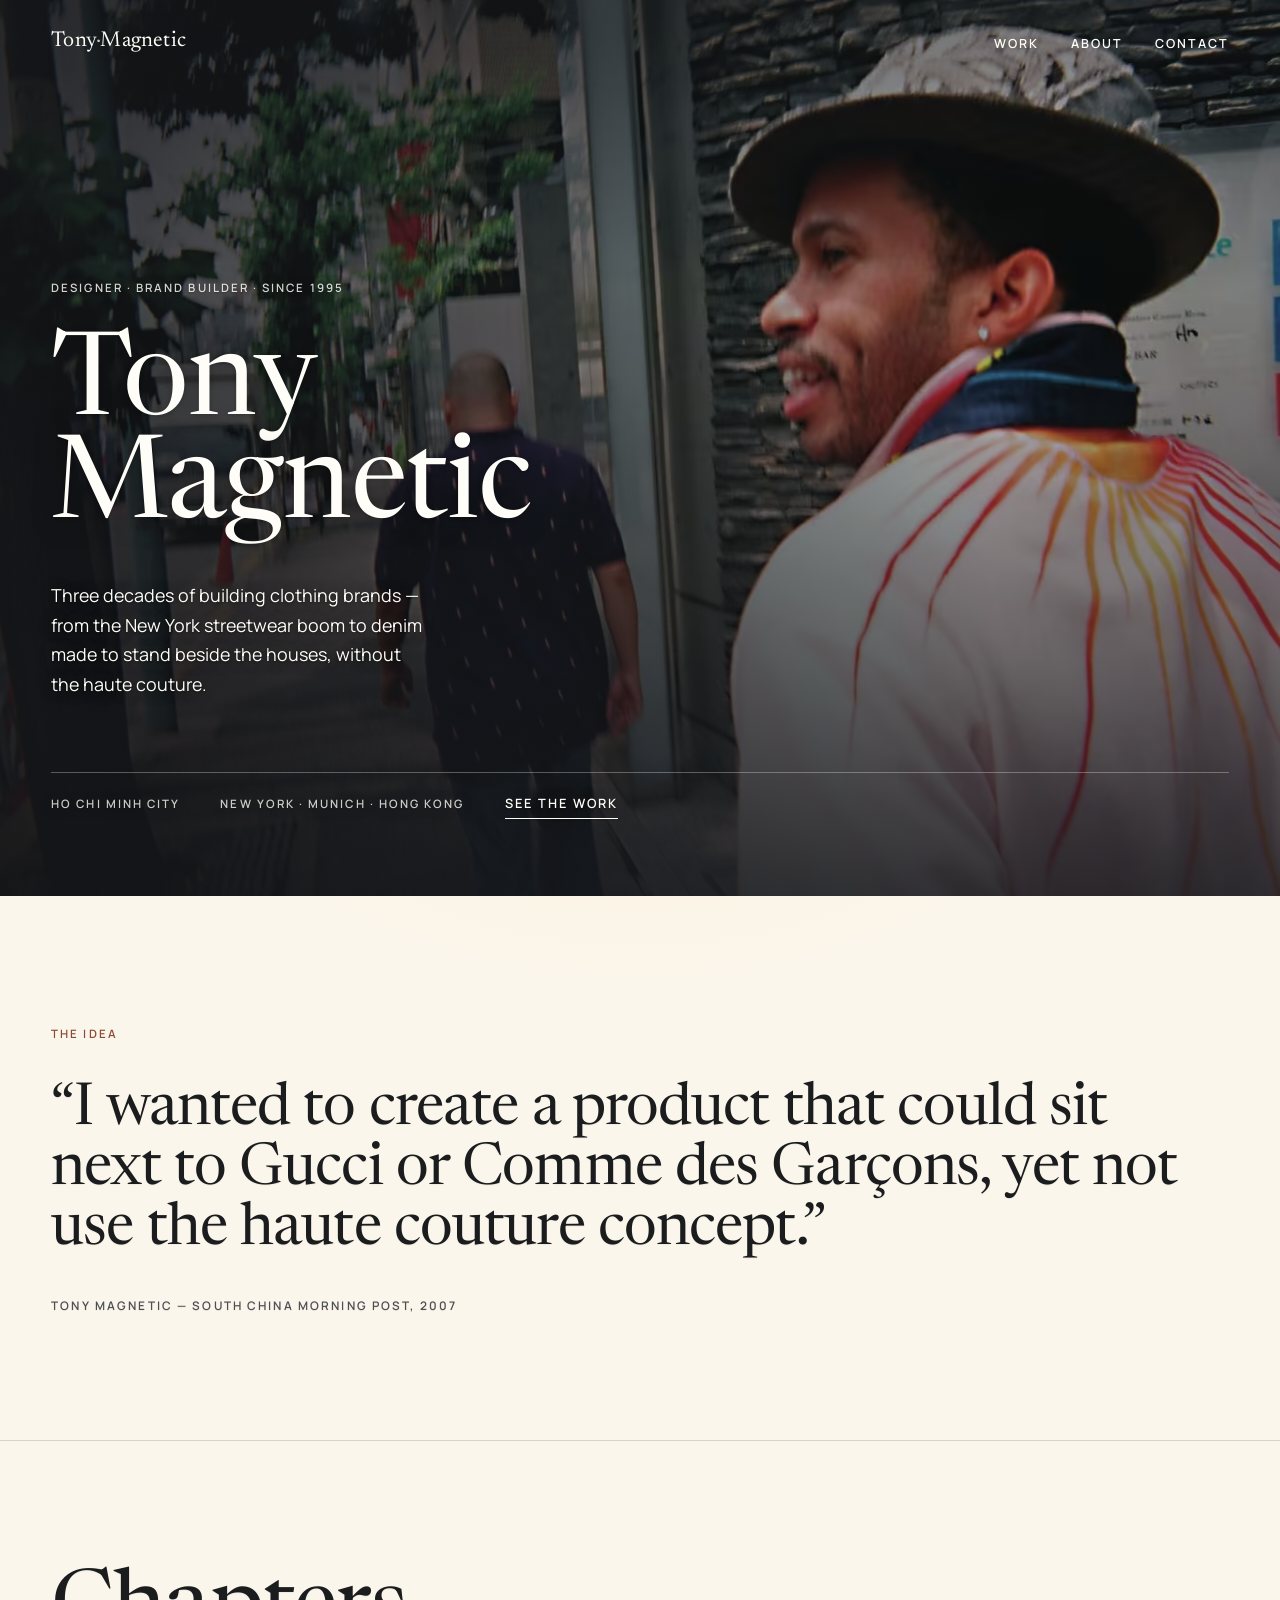
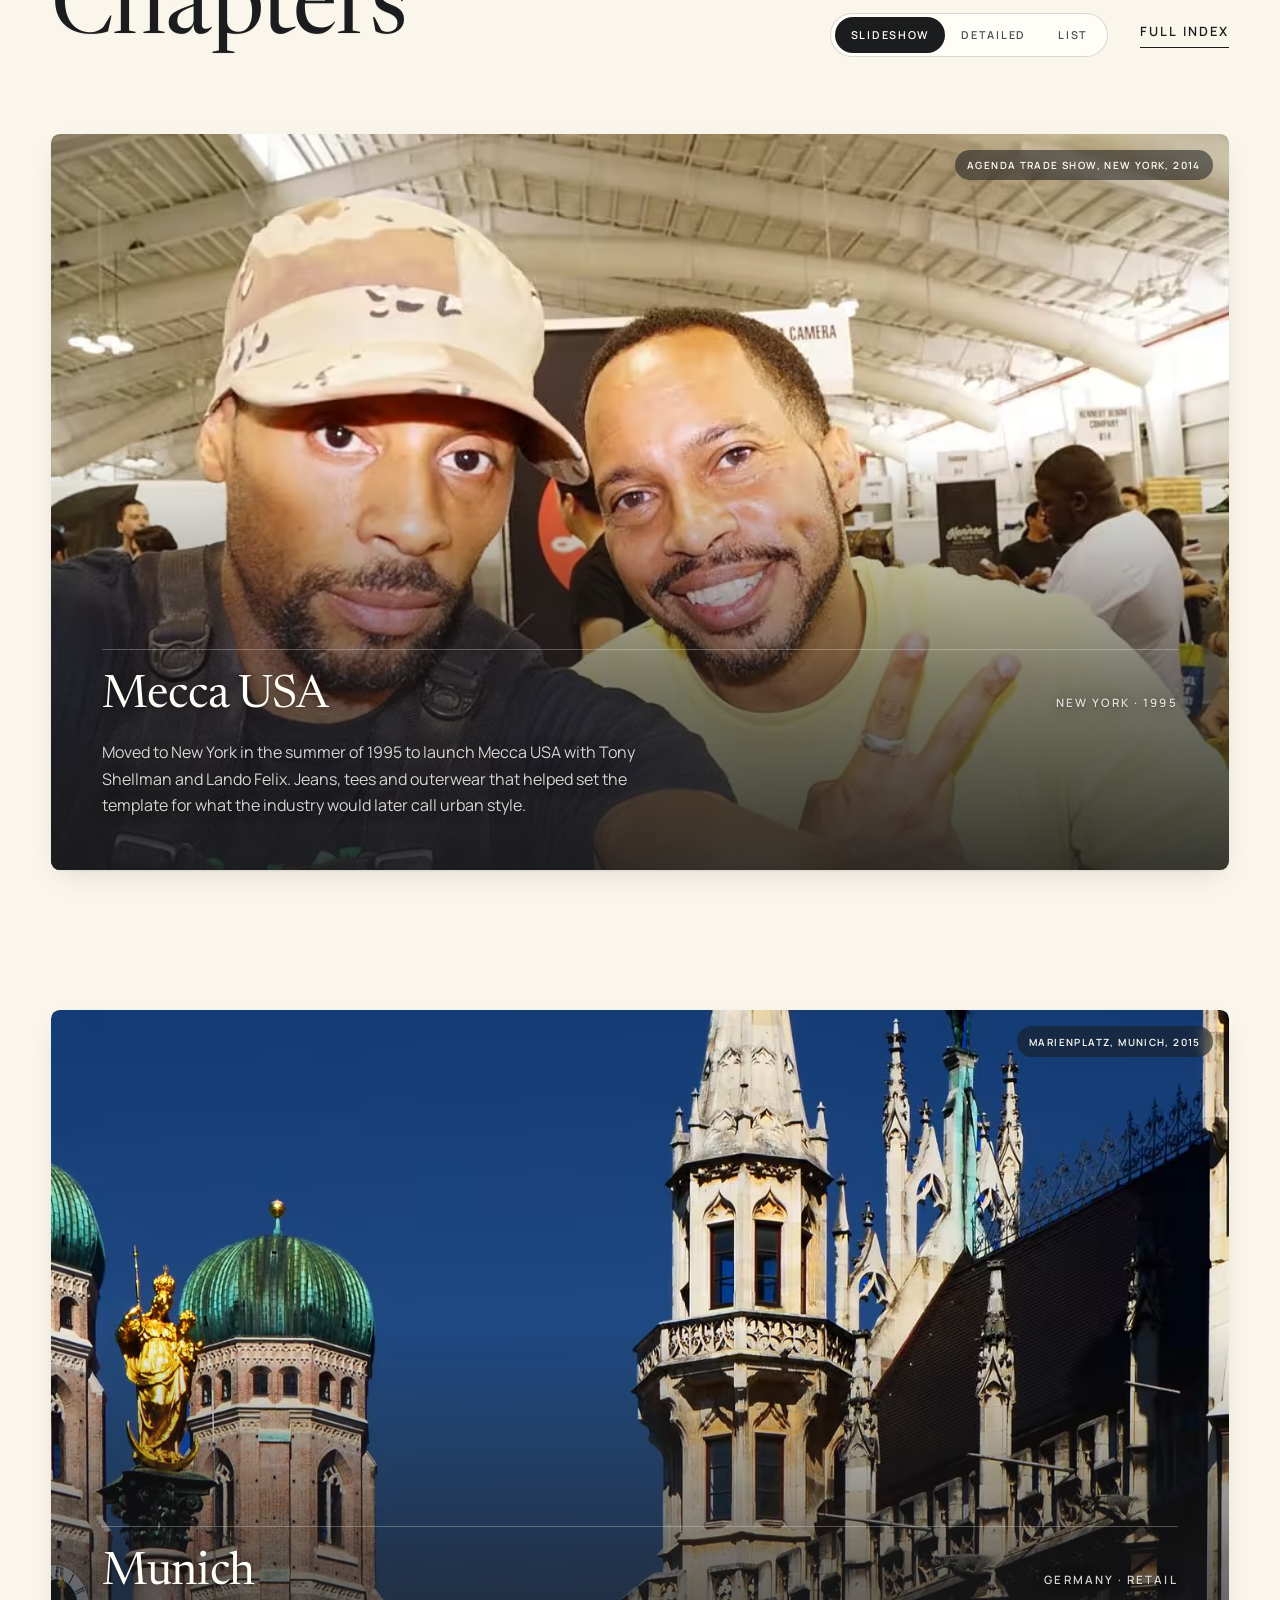
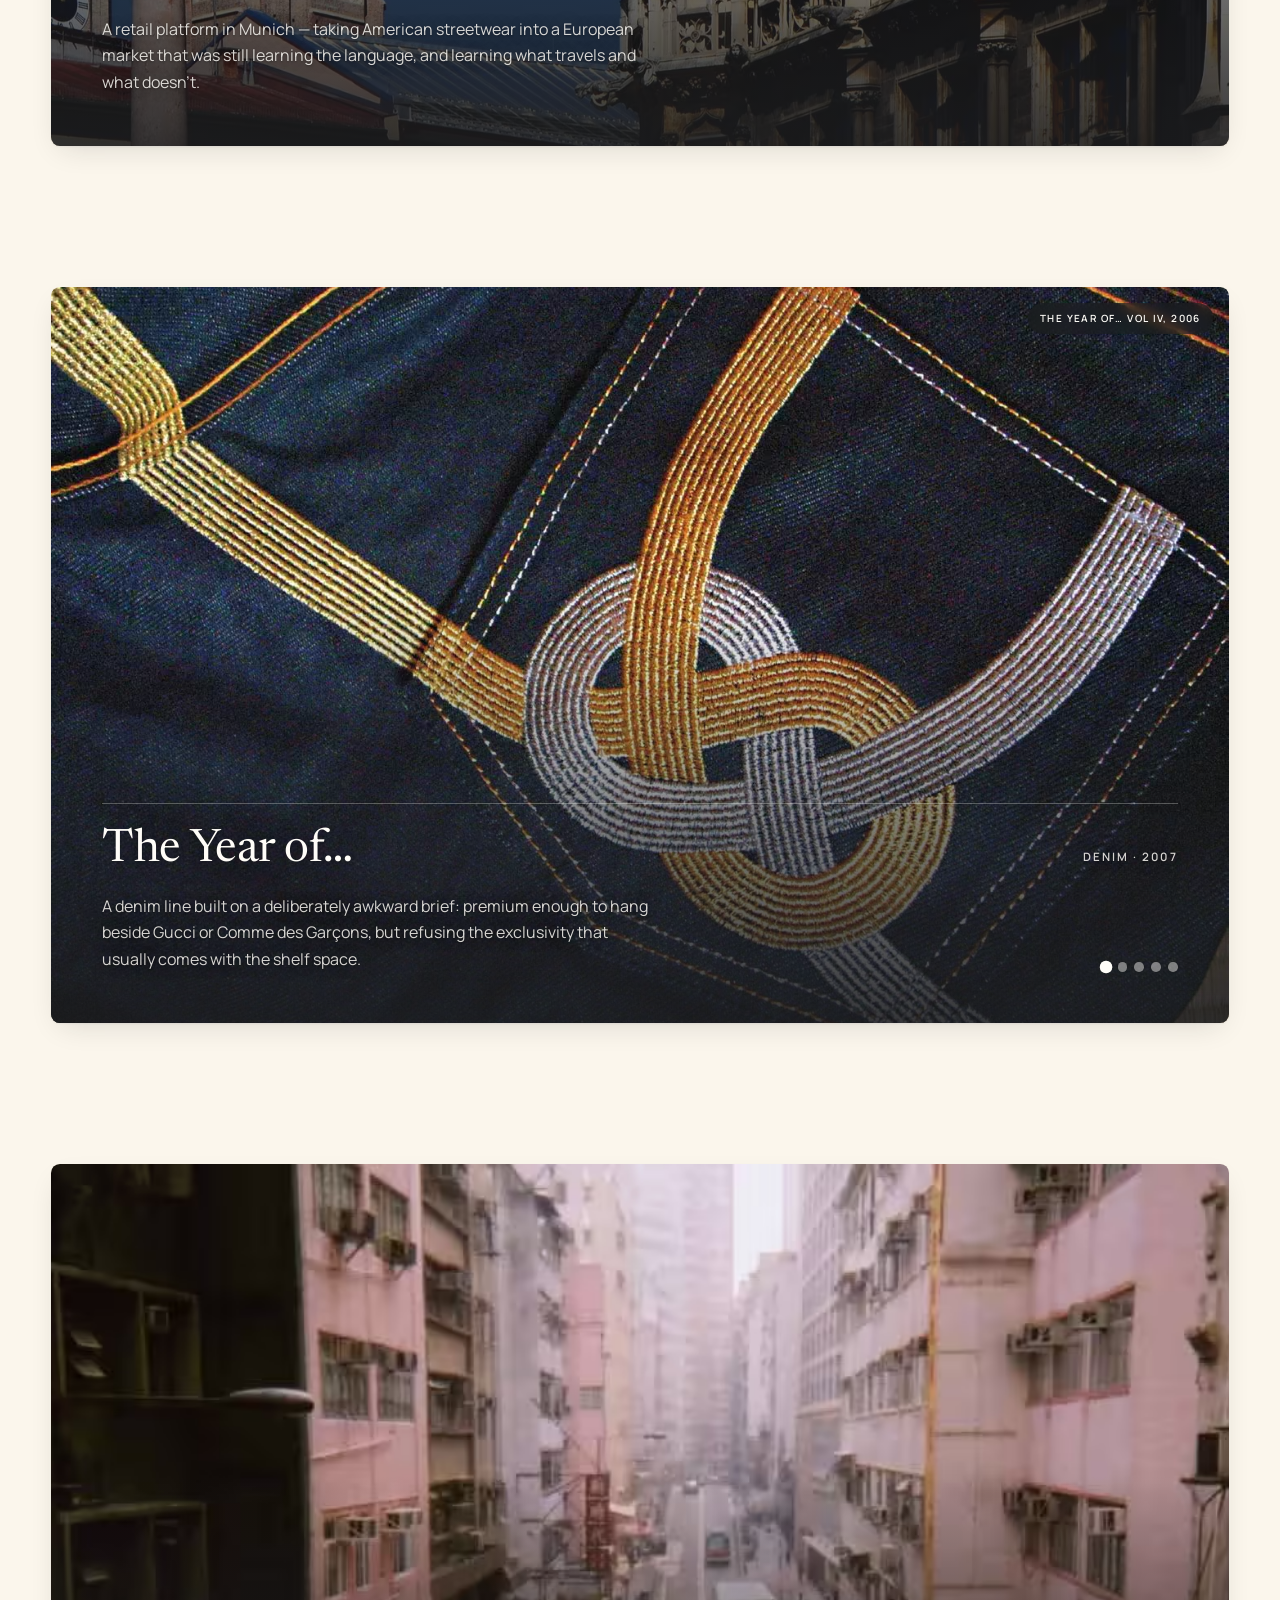
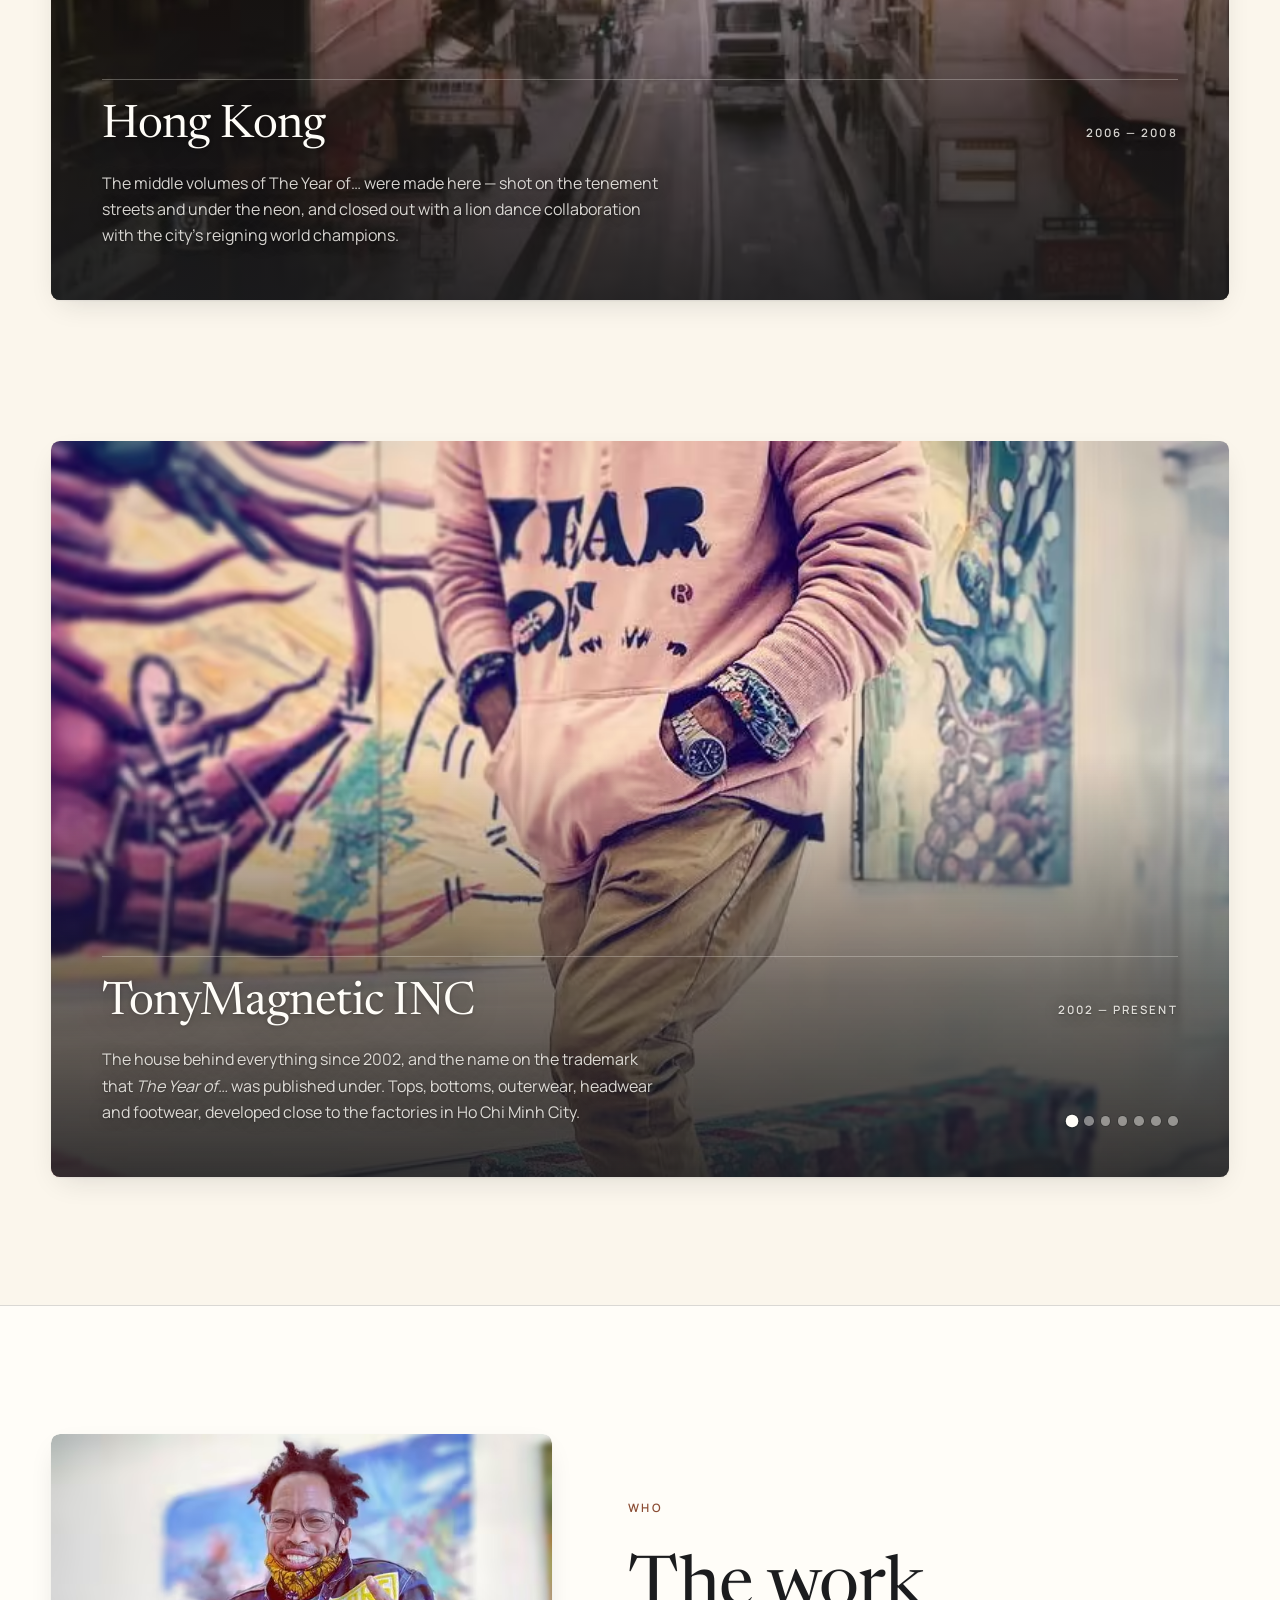
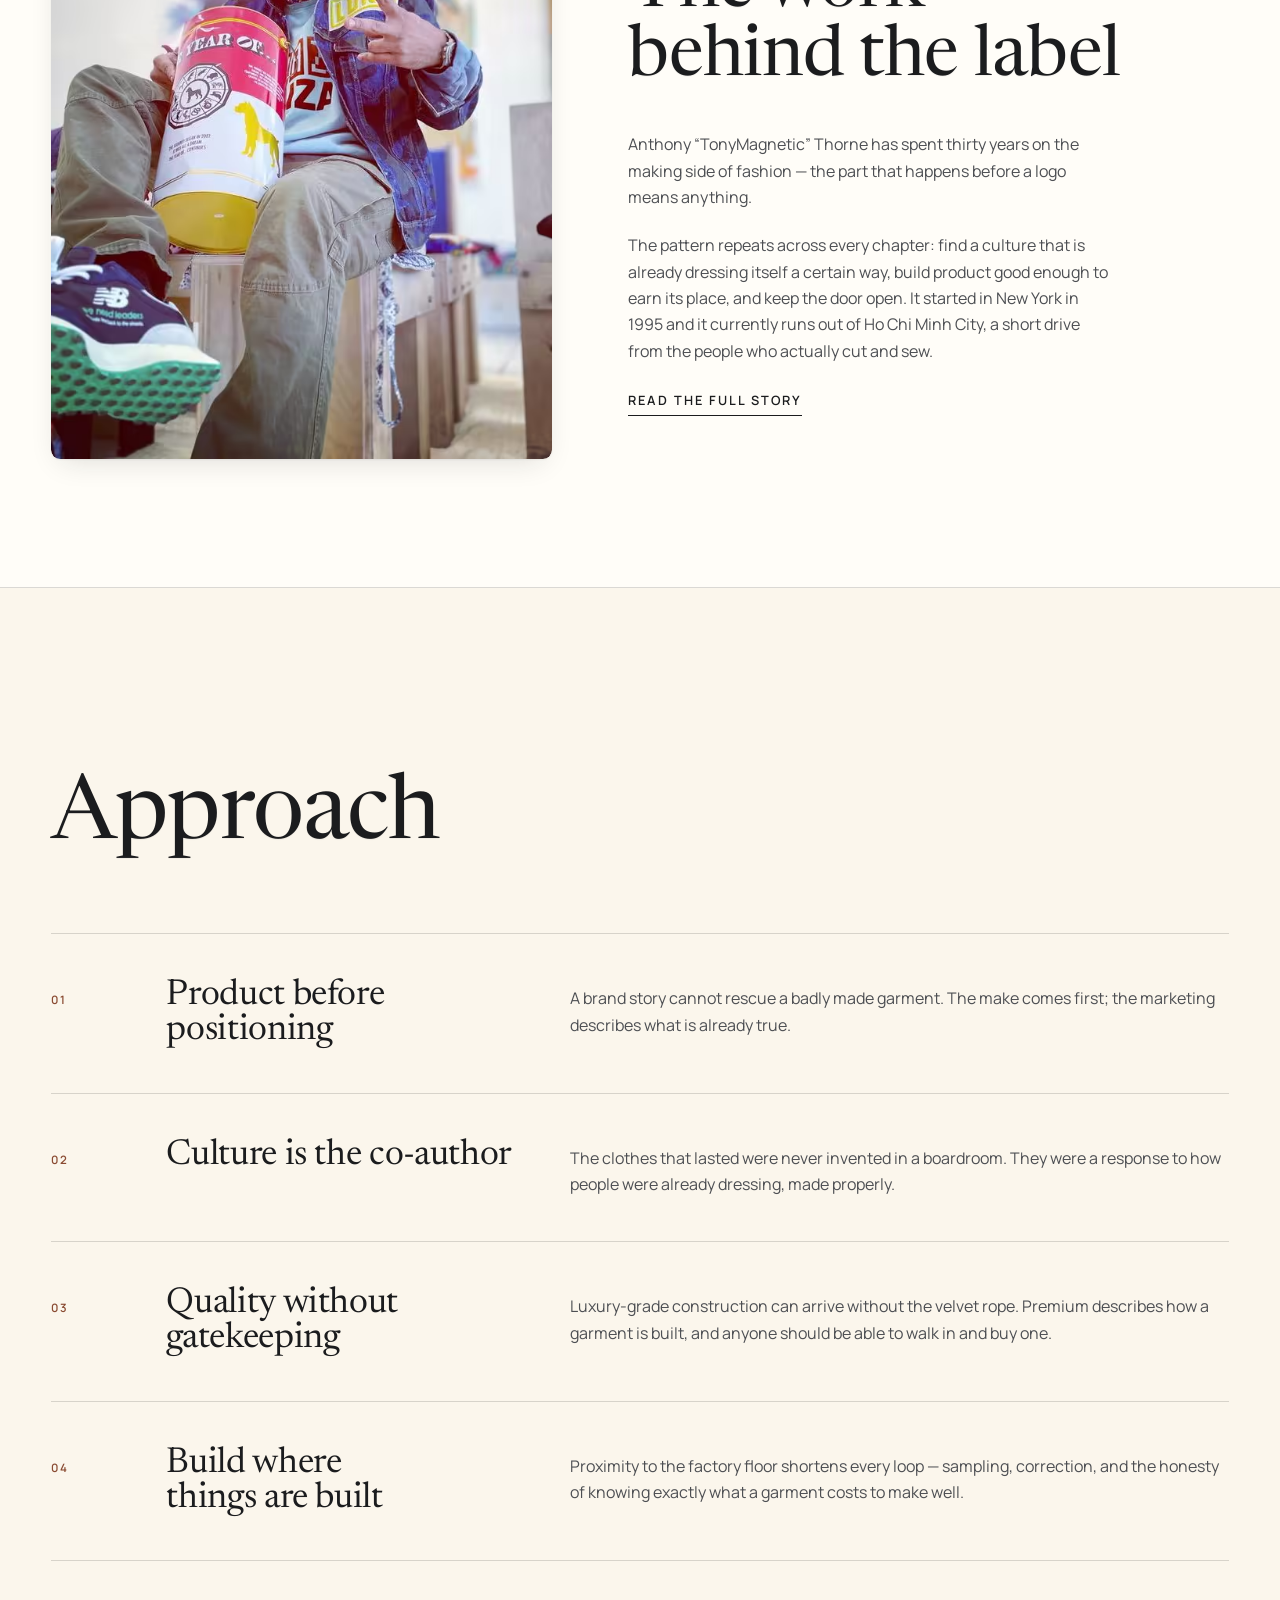
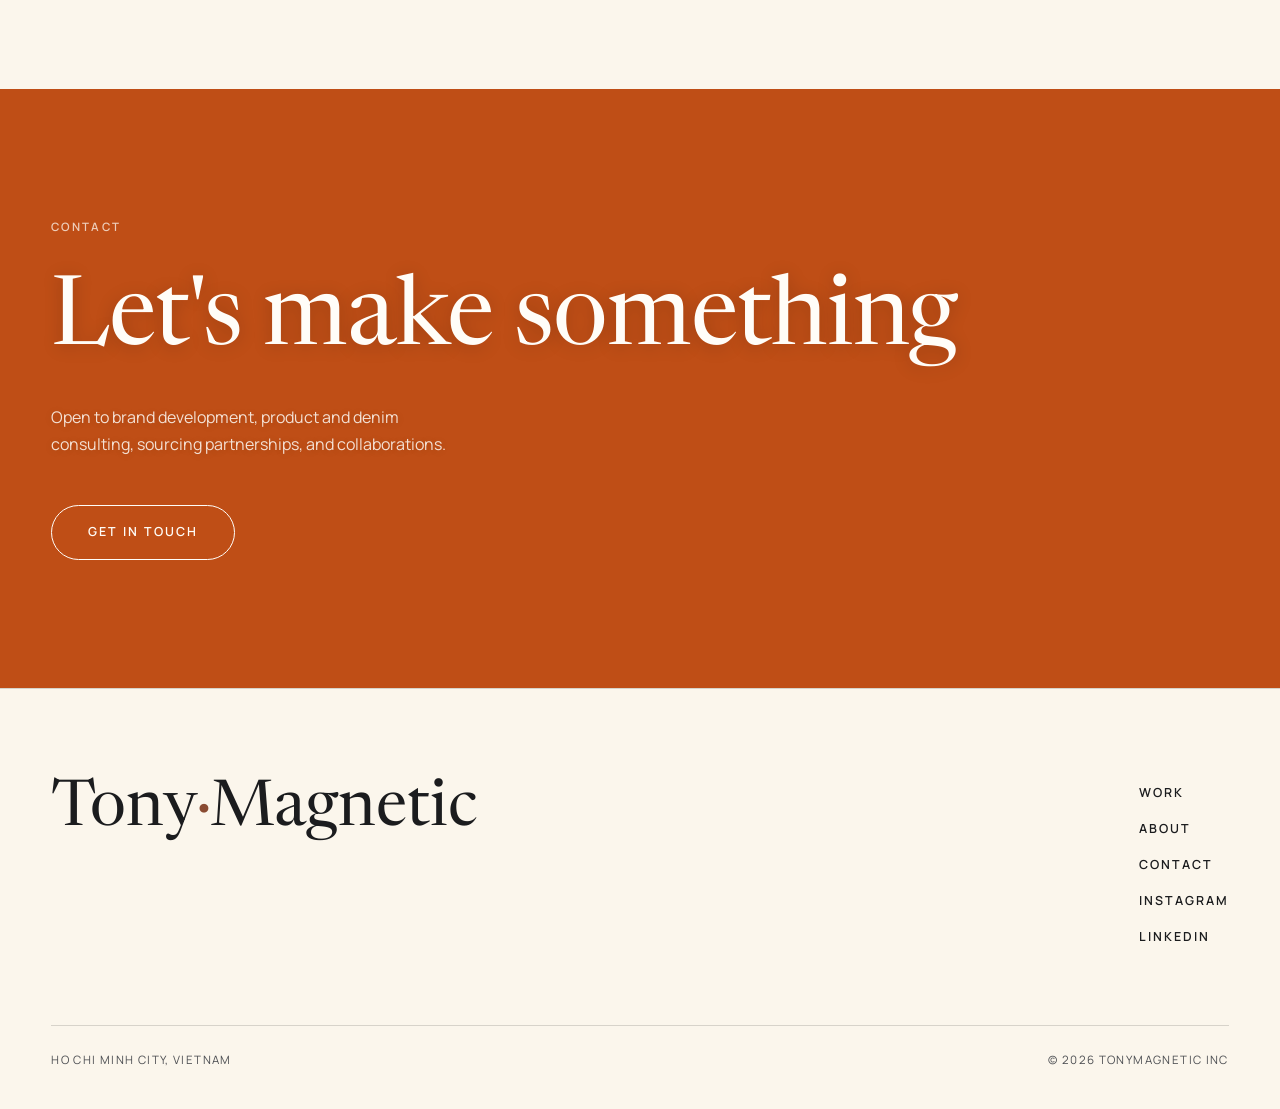
==== commit 0329bf8a: "Work heading as a full-bleed slideshow; orange contact block; brighter ground - work.html's "Seven c" ====
--- a/index.html
+++ b/index.html
@@ -34,7 +34,7 @@
 <body>
   <a class="skip-link" href="#main">Skip to content</a>
 
-  <header class="site-header">
+  <header class="site-header site-header--over">
     <div class="header-inner">
       <a class="brand" href="index.html" aria-label="Tony Magnetic, home">Tony<span>·</span>Magnetic</a>
       <button class="menu-toggle" type="button" aria-expanded="false" aria-controls="primary-navigation" aria-label="Open menu"><span></span></button>
--- a/assets/css/site.css
+++ b/assets/css/site.css
@@ -20,14 +20,15 @@
 }
 
 :root {
-  --raw: #f4f1ea;          /* raw canvas ground */
-  --paper: #fbf9f4;        /* lifted panels */
-  --selvage: #e5dfd3;      /* rules, fills */
+  --raw: #fbf6ec;          /* raw canvas ground — brighter, sunlit */
+  --paper: #fffdf8;        /* lifted panels */
+  --selvage: #eee5d5;      /* rules, fills */
   --ink: #1b1c1e;
   --ink-soft: #4d4f53;
   --indigo: #2f3f5c;       /* denim */
   --rinse: #6d7c93;        /* washed denim */
   --rust: #8a4b32;         /* rivet copper — accent */
+  --orange: #bf4e16;       /* contact block — the one loud field on the site */
   --line: rgba(27, 28, 30, .16);
 
   --serif: "Newsreader", Georgia, "Times New Roman", serif;
@@ -58,7 +59,11 @@
 
 body {
   margin: 0;
-  background: var(--raw);
+  background:
+    radial-gradient(70rem 48rem at 6% -12%, rgba(191, 78, 22, .16), transparent 62%),
+    radial-gradient(56rem 40rem at 104% 4%, rgba(109, 124, 147, .22), transparent 62%),
+    radial-gradient(48rem 32rem at 50% 42rem, rgba(255, 214, 150, .18), transparent 65%),
+    var(--raw);
   color: var(--ink);
   font-family: var(--sans);
   font-size: 1rem;
@@ -233,6 +238,16 @@
   box-shadow: 0 1px 0 var(--line);
 }
 
+/* over a photograph (home hero, work heading) the header runs in paper until the
+   page scrolls and the solid bar comes in; the open mobile menu is always on raw */
+.site-header--over:not(.is-scrolled) { color: var(--paper); }
+.site-header--over:not(.is-scrolled) .brand span { color: var(--paper); opacity: .78; }
+.site-header--over:not(.is-scrolled) .menu-toggle span,
+.site-header--over:not(.is-scrolled) .menu-toggle::before,
+.site-header--over:not(.is-scrolled) .menu-toggle::after { background: currentColor; }
+.site-header--over:not(.is-scrolled) .primary-nav.is-open { color: var(--ink); }
+body.menu-open .site-header--over .menu-toggle { color: var(--ink); }
+
 .header-inner {
   width: min(100% - (var(--gutter) * 2), 86rem);
   margin-inline: auto;
@@ -768,7 +783,7 @@
 
 .contact-cta {
   padding: var(--section) 0;
-  background: var(--indigo);
+  background: var(--orange);
   color: var(--paper);
 }
 .contact-cta .eyebrow { color: color-mix(in srgb, var(--paper) 72%, transparent); }
@@ -785,7 +800,7 @@
 }
 
 .contact-cta .button { border-color: var(--paper); }
-.contact-cta .button:hover { background: var(--paper); color: var(--indigo); }
+.contact-cta .button:hover { background: var(--paper); color: var(--orange); }
 
 .contact-grid {
   display: grid;
@@ -876,6 +891,54 @@
   margin: 0 0 clamp(1.5rem, 3vw, 2.5rem);
   font-size: clamp(3rem, 9vw, 9rem);
 }
+
+/* page heading as a full-bleed slideshow — same slide machinery as the chapters */
+.page-heading--slideshow {
+  position: relative;
+  isolation: isolate;
+  display: grid;
+  align-items: end;
+  min-height: min(72svh, 46rem);
+  margin-top: calc(var(--header-height) * -1);
+  padding: calc(var(--header-height) + 5rem) 0 clamp(2.5rem, 6vw, 5rem);
+  border-bottom: 0;
+  color: var(--paper);
+}
+.page-heading--slideshow .chapter-media {
+  position: absolute;
+  inset: 0;
+  z-index: -1;
+  border-radius: 0;
+  box-shadow: none;
+}
+.page-heading--slideshow .chapter-media::after {
+  content: "";
+  position: absolute;
+  inset: 0;
+  z-index: 1;
+  background: linear-gradient(to top,
+    rgba(27, 28, 30, .86) 0%,
+    rgba(27, 28, 30, .42) 50%,
+    rgba(27, 28, 30, .18) 100%);
+}
+.page-heading--slideshow .slide {
+  display: block;
+  position: absolute;
+  inset: 0;
+  opacity: 0;
+  transition: opacity 1.6s var(--ease);
+}
+.page-heading--slideshow .slide.is-active { opacity: 1; }
+.page-heading--slideshow .slide picture,
+.page-heading--slideshow .slide img {
+  height: 100%;
+  object-fit: cover;
+  border-radius: 0;
+}
+.page-heading--slideshow .eyebrow { color: var(--paper); opacity: .82; }
+.page-heading--slideshow .lede { color: rgba(251, 249, 244, .86); }
+.page-heading--slideshow .slide-note { top: auto; bottom: 1.35rem; right: var(--gutter); }
+.page-heading--slideshow .slide-nav { top: calc(var(--header-height) + 1rem); right: var(--gutter); bottom: auto; }
 
 .section { padding: var(--section) 0; }
 .section--tight { padding: clamp(3.5rem, 7vw, 7rem) 0; }
@@ -990,6 +1053,18 @@
   html { font-size: 13px; }
 
   body { background: var(--raw); }
+
+  .page-heading--slideshow {
+    display: block;
+    min-height: 0;
+    margin-top: 0;
+    padding: 2rem 0;
+    color: inherit;
+    border-bottom: 1px solid var(--line);
+  }
+  .page-heading--slideshow .chapter-media { display: none; }
+  .page-heading--slideshow .eyebrow { color: var(--rust); }
+  .page-heading--slideshow .lede { color: var(--ink-soft); }
 
   /* chapters print in the detailed layout whatever view was chosen on screen */
   .view-switch,
@@ -1128,11 +1203,14 @@
 }
 
 /* chapter text over a slideshow frame — same treatment as the hero */
+.page-heading--slideshow h1,
 .chapters[data-view="slideshow"] .chapter-caption h3 {
   text-shadow:
     0 2px 30px rgba(0, 0, 0, .38),
     0 1px 4px rgba(0, 0, 0, .22);
 }
+.page-heading--slideshow .eyebrow,
+.page-heading--slideshow .lede,
 .chapters[data-view="slideshow"] .chapter-caption .meta,
 .chapters[data-view="slideshow"] .chapter-body {
   text-shadow:
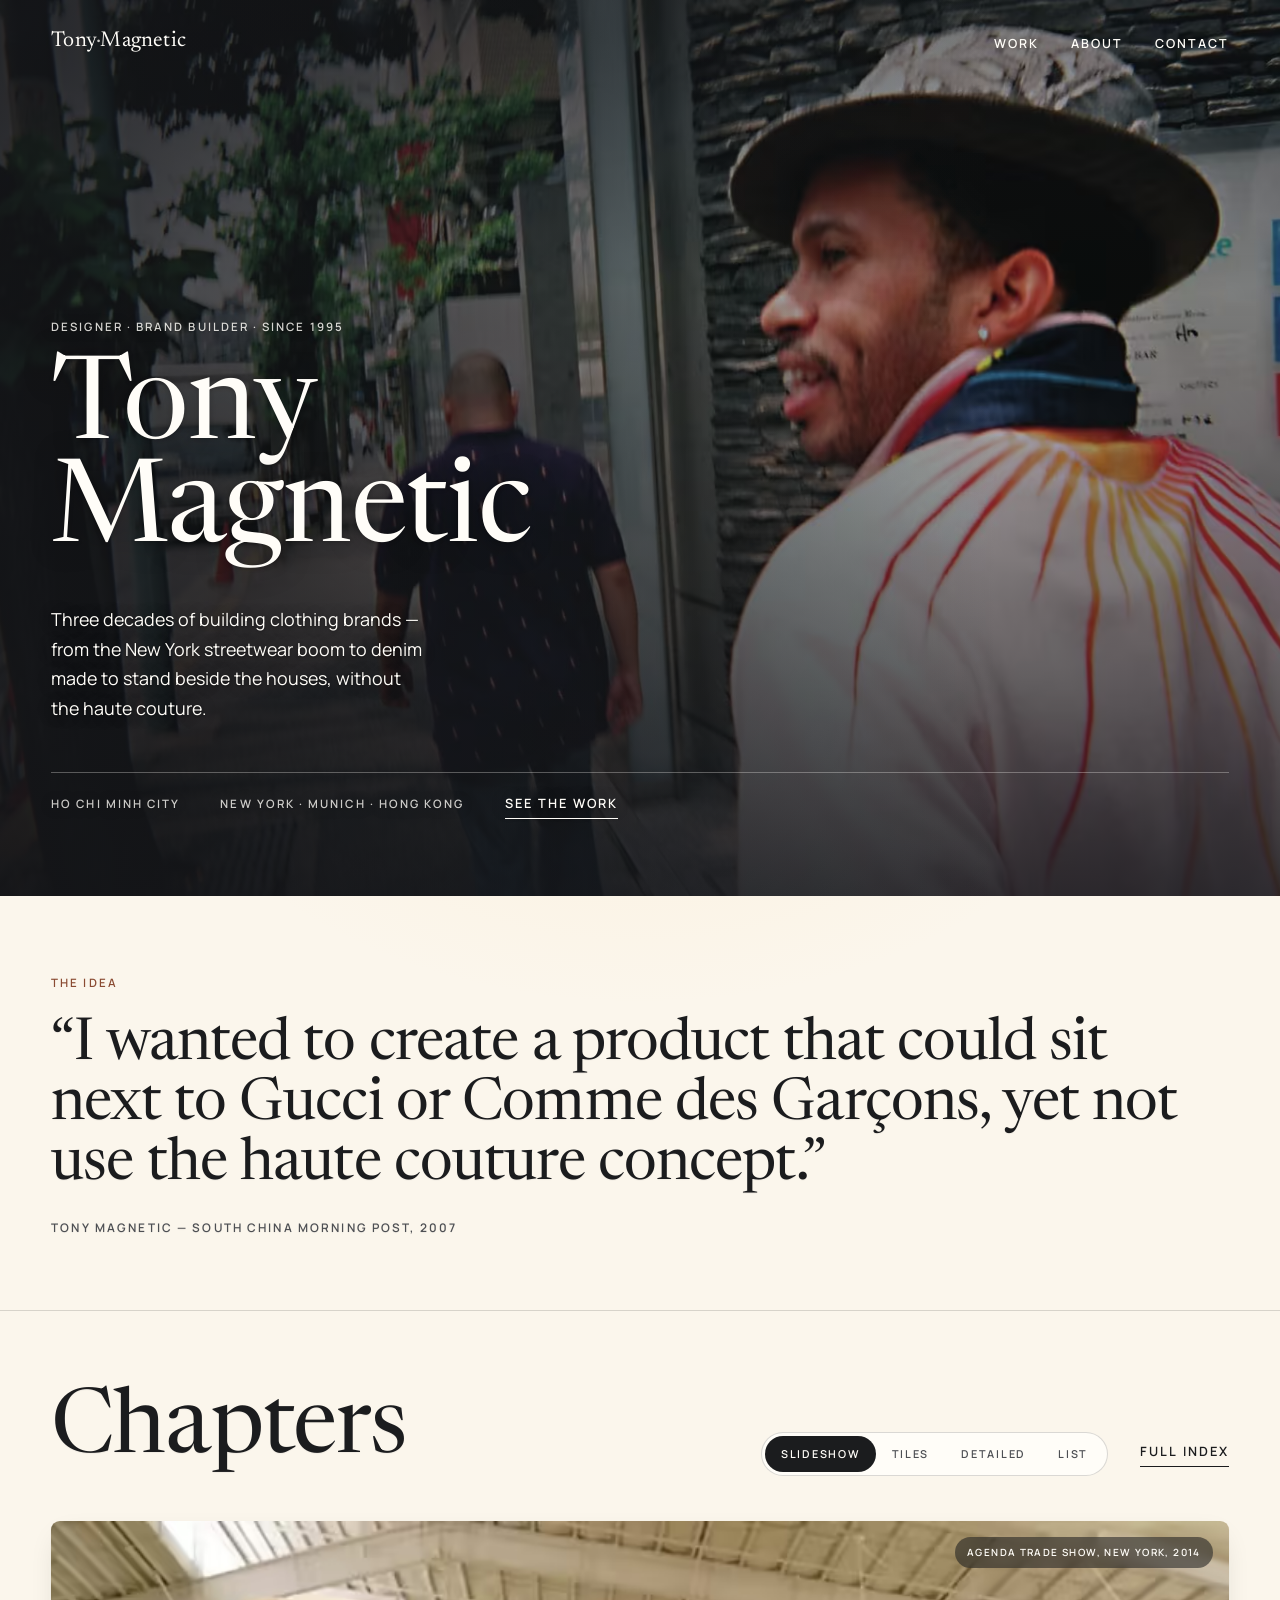
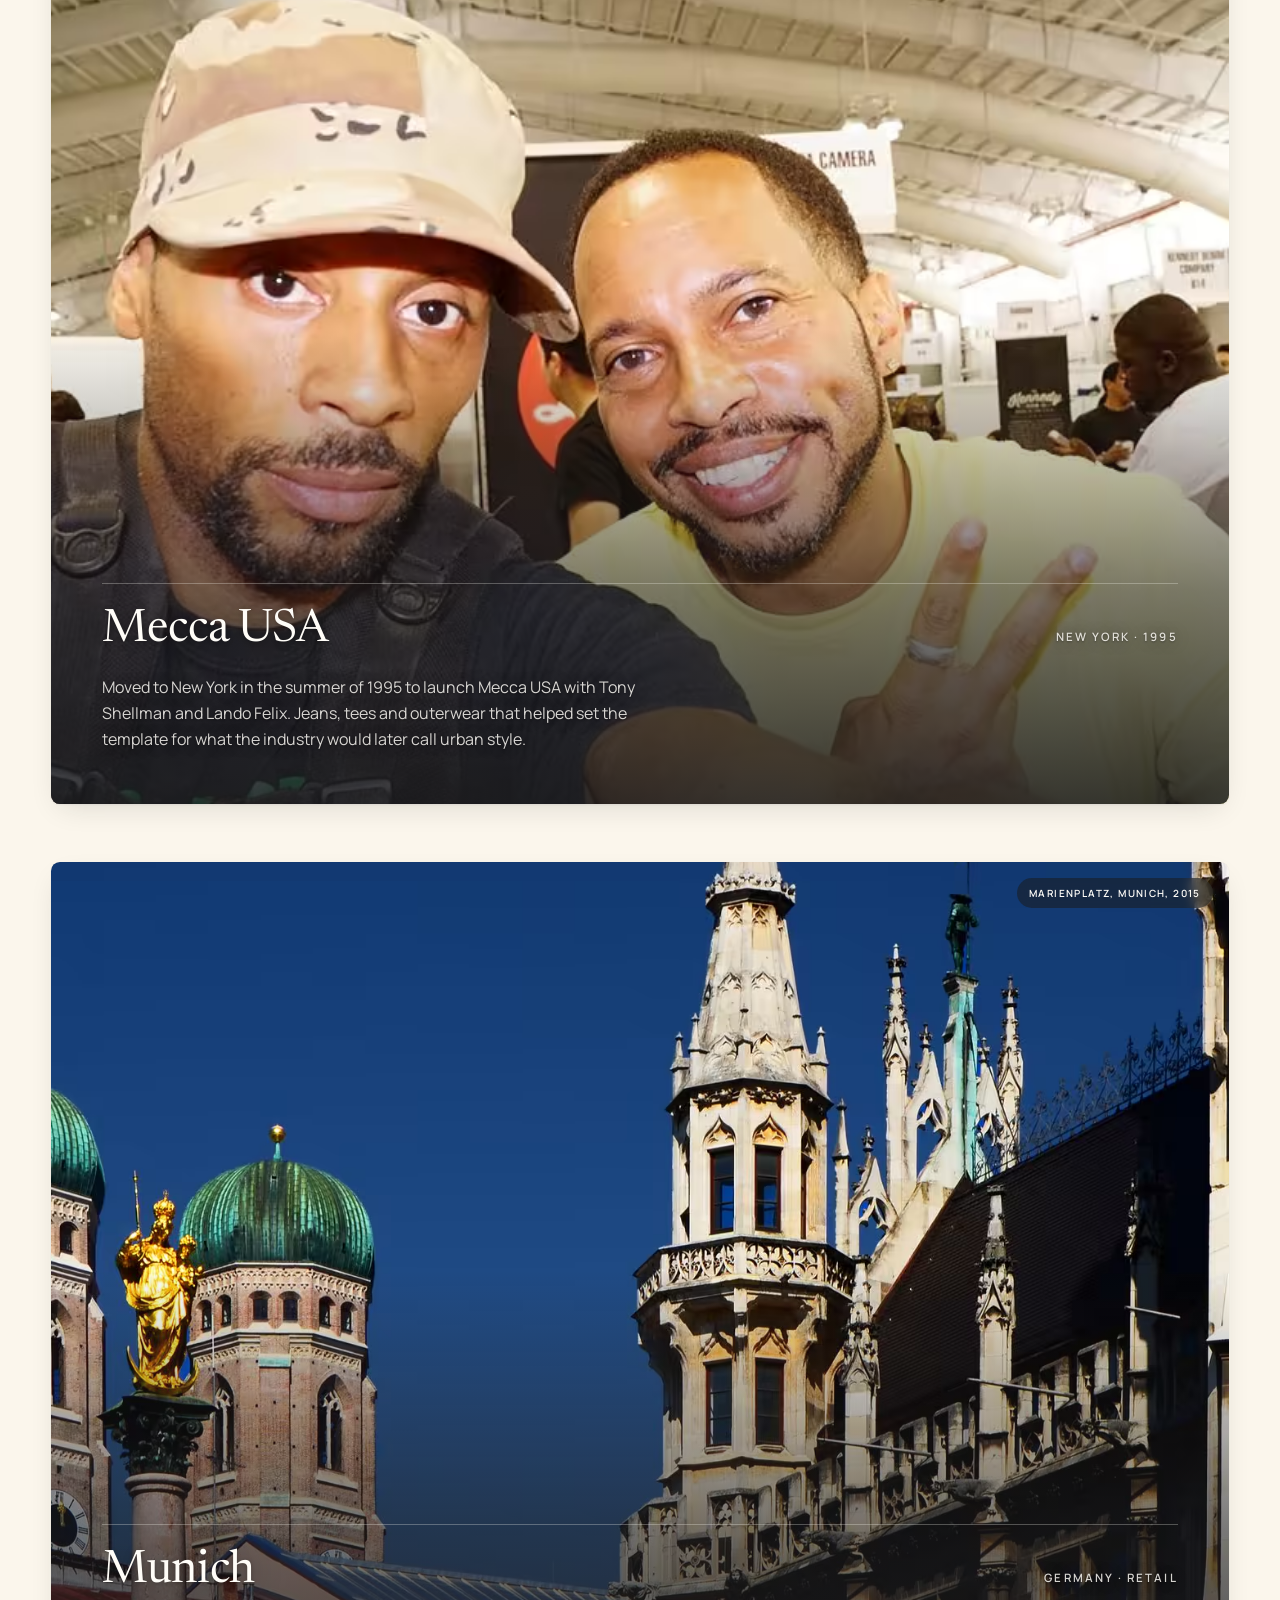
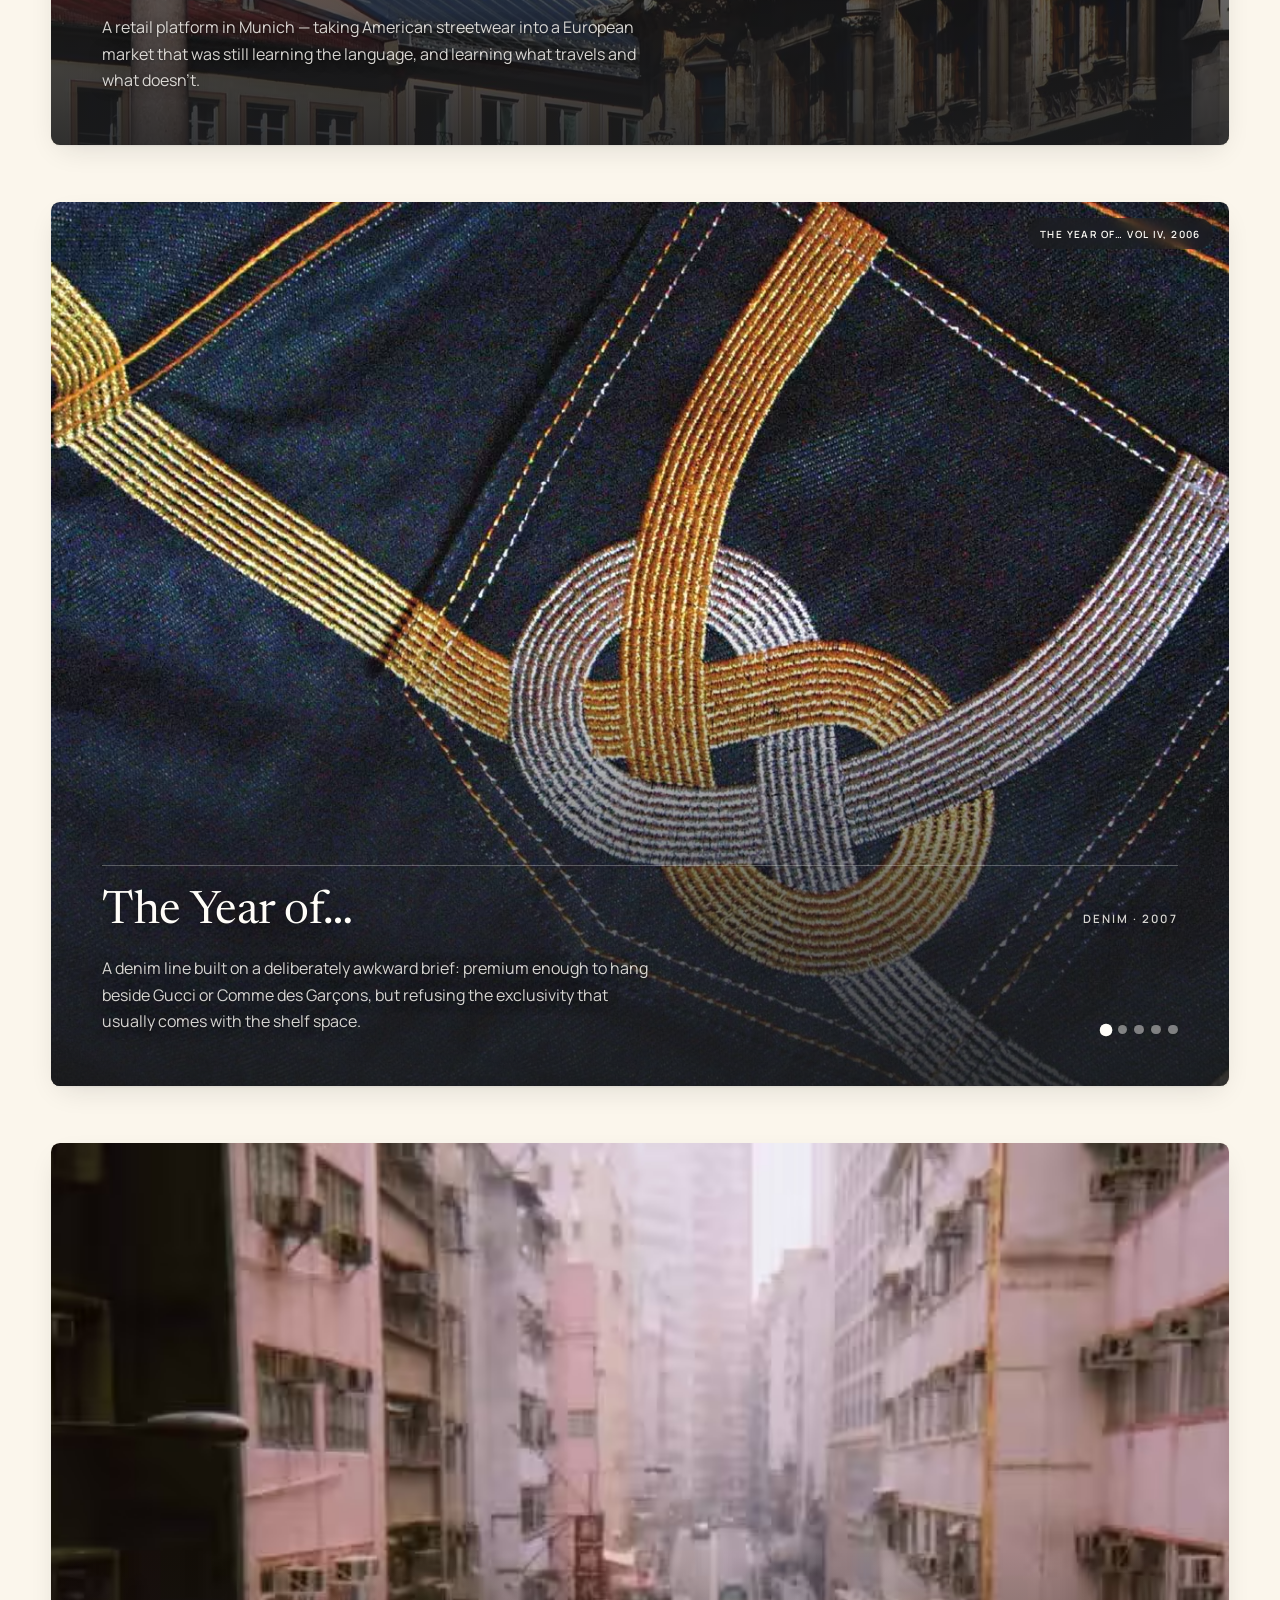
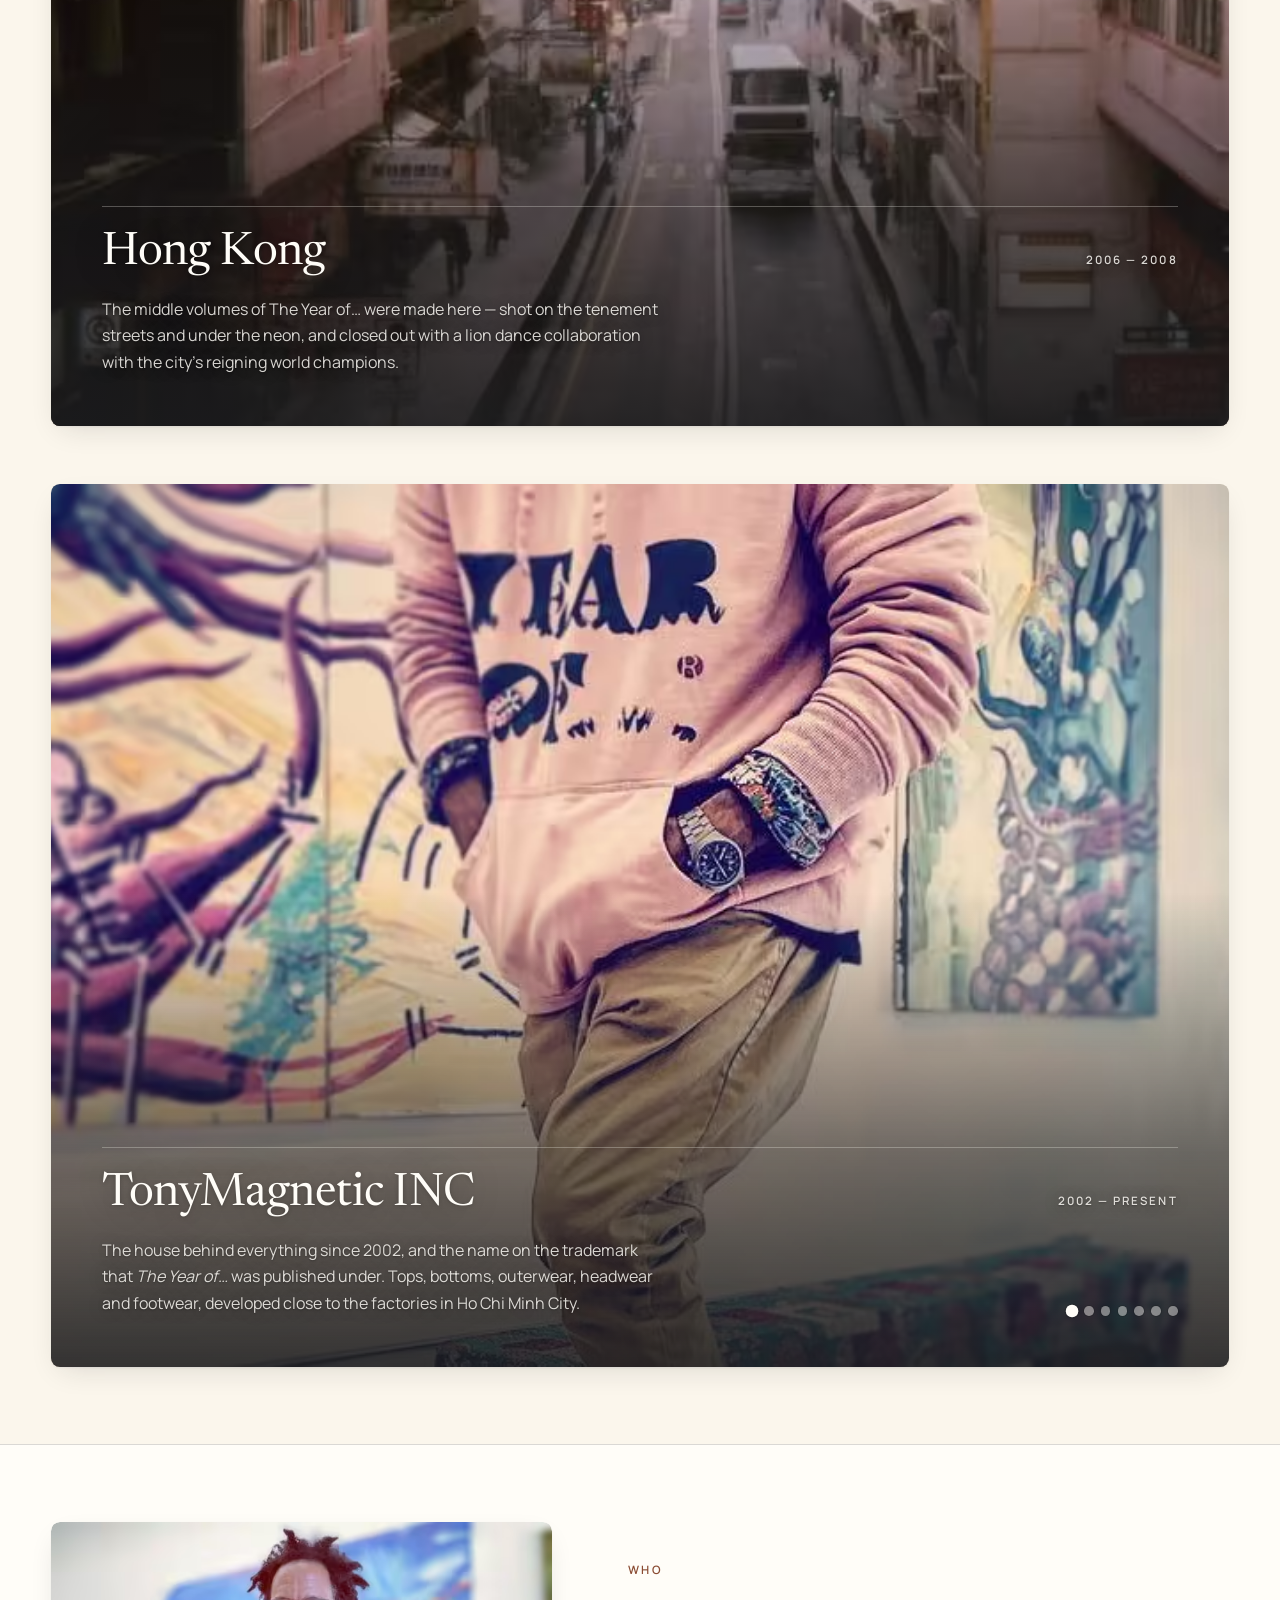
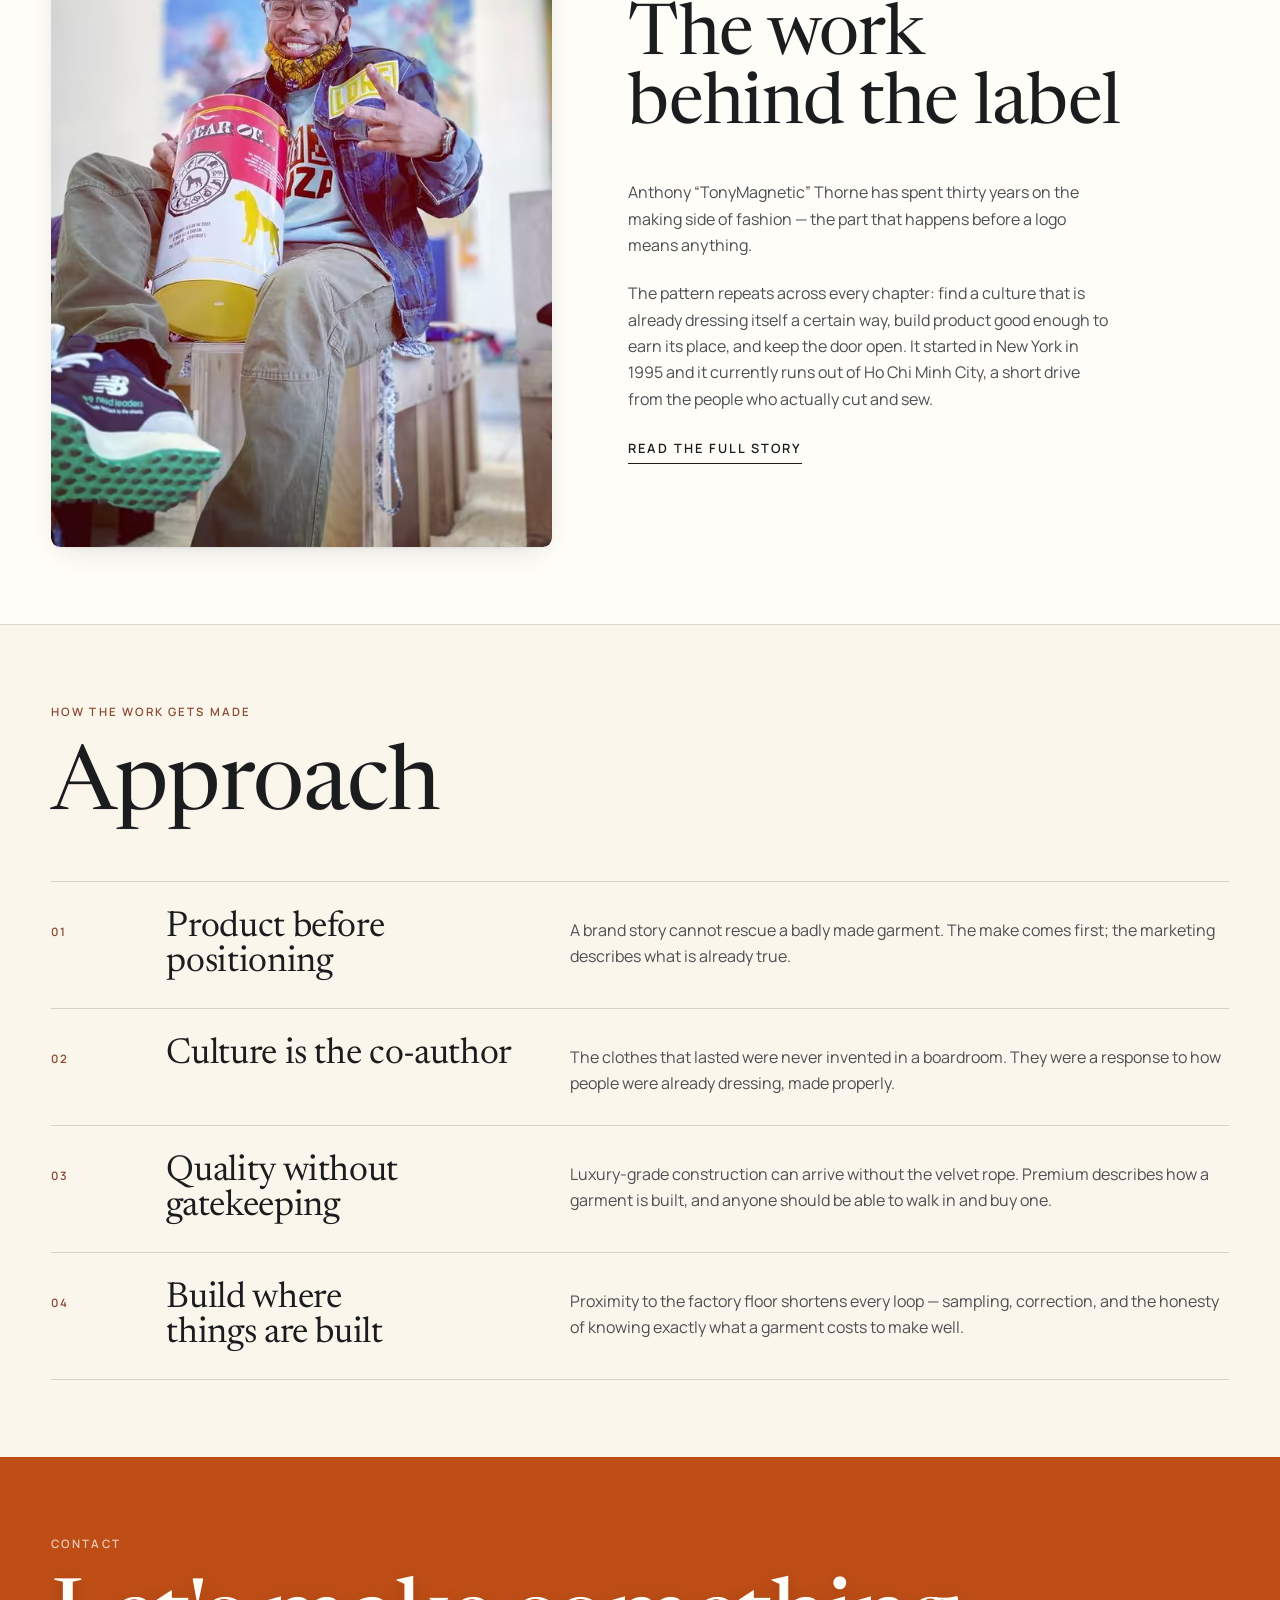
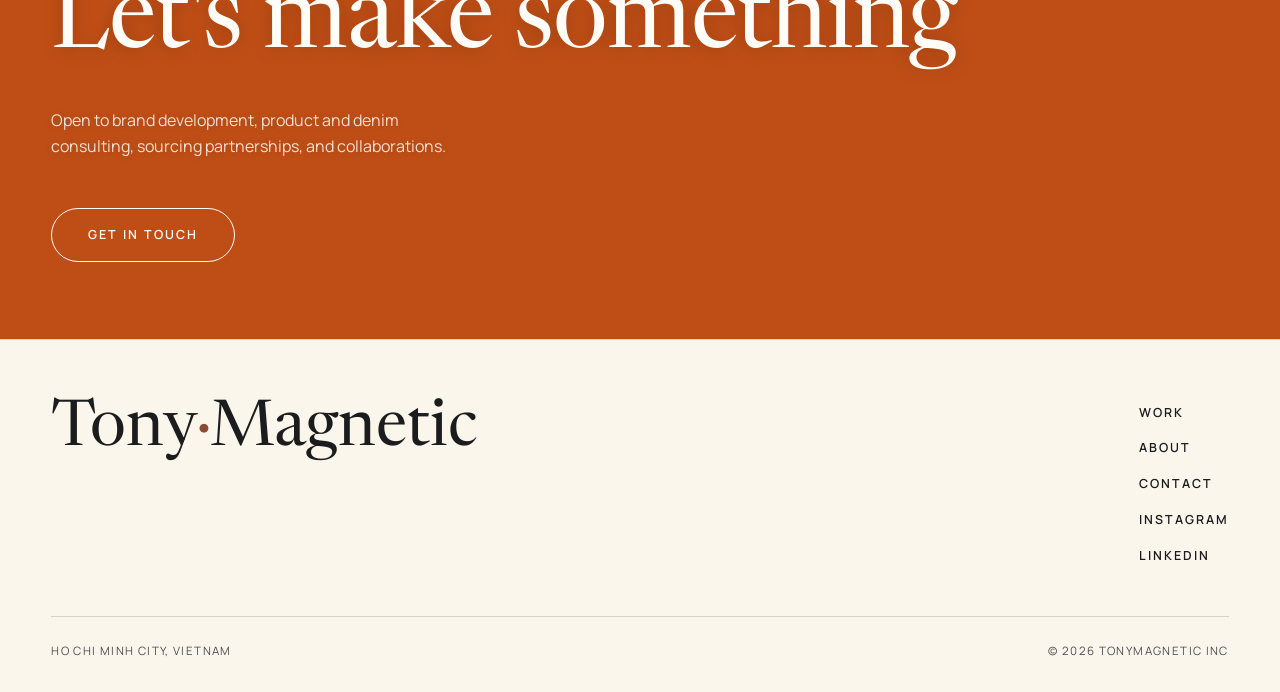
==== commit 2287e2b4: "Tiles view: a dense grid of square slideshows Fourth chapters mode. The first chapter is a 2×2 featu" ====
--- a/index.html
+++ b/index.html
@@ -89,6 +89,7 @@
           <div class="chapters-tools">
             <div class="view-switch" role="group" aria-label="View chapters as">
               <button type="button" data-view-choice="slideshow" aria-pressed="true">Slideshow</button>
+              <button type="button" data-view-choice="tiles" aria-pressed="false">Tiles</button>
               <button type="button" data-view-choice="detailed" aria-pressed="false">Detailed</button>
               <button type="button" data-view-choice="list" aria-pressed="false">List</button>
             </div>
--- a/assets/css/site.css
+++ b/assets/css/site.css
@@ -35,7 +35,7 @@
   --sans: "Manrope", "Helvetica Neue", Arial, sans-serif;
 
   --gutter: clamp(1.25rem, 4vw, 4.5rem);
-  --section: clamp(5.5rem, 10vw, 10.5rem);
+  --section: clamp(3.5rem, 6vw, 6rem);
   --header-height: 5.25rem;
   --ease: cubic-bezier(.22, .61, .36, 1);
 
@@ -132,11 +132,11 @@
 .eyebrow {
   display: block;
   color: var(--rust);
-  margin-bottom: clamp(1.5rem, 3vw, 2.5rem);
+  margin-bottom: clamp(1rem, 2vw, 1.5rem);
 }
 
 .section-heading {
-  margin: 0 0 clamp(2.5rem, 6vw, 4.5rem);
+  margin: 0 0 clamp(1.75rem, 4vw, 3rem);
   font-size: clamp(2.8rem, 7vw, 7rem);
 }
 
@@ -409,7 +409,7 @@
 }
 
 .hero-foot {
-  margin-top: clamp(2.5rem, 6vw, 4.5rem);
+  margin-top: clamp(1.75rem, 4vw, 3rem);
   display: flex;
   flex-wrap: wrap;
   gap: 1rem 2.5rem;
@@ -438,7 +438,7 @@
 
 .manifesto cite {
   display: block;
-  margin-top: clamp(1.75rem, 3vw, 2.75rem);
+  margin-top: clamp(1.25rem, 2vw, 1.75rem);
   font-family: var(--sans);
   font-style: normal;
   font-size: .74rem;
@@ -458,7 +458,7 @@
   justify-content: space-between;
   align-items: flex-end;
   gap: 2rem;
-  margin-bottom: clamp(3rem, 6vw, 5.5rem);
+  margin-bottom: clamp(1.75rem, 3.5vw, 3rem);
 }
 .chapters-head .section-heading { margin-bottom: 0; }
 
@@ -470,7 +470,7 @@
 }
 .chapters-head--tools {
   justify-content: flex-end;
-  margin-bottom: clamp(2rem, 4vw, 3rem);
+  margin-bottom: clamp(1.25rem, 2.5vw, 2rem);
 }
 
 /* view switch — the section's data-view attribute is the single source of truth;
@@ -503,7 +503,7 @@
 /* shared chapter anatomy: media (one or more slides) + text */
 .chapter {
   position: relative;
-  margin-bottom: clamp(5rem, 11vw, 11rem);
+  margin-bottom: clamp(2rem, 4.5vw, 4rem);
 }
 .chapter:last-child { margin-bottom: 0; }
 
@@ -602,7 +602,7 @@
 /* --- mode: slideshow — frames cross-fade under the text ------------------ */
 .chapters[data-view="slideshow"] .chapter {
   display: grid;
-  aspect-ratio: 16 / 10;
+  aspect-ratio: 4 / 3;
   width: 100%;
   margin-left: 0;
   overflow: clip;                          /* not hidden: a scroll container can't grow to fit its text */
@@ -616,25 +616,30 @@
   border-radius: 0;
   box-shadow: none;
 }
-.chapters[data-view="slideshow"] .slide {
+.chapters[data-view="slideshow"] .slide,
+.chapters[data-view="tiles"] .slide {
   display: block;
   position: absolute;
   inset: 0;
   opacity: 0;
   transition: opacity 1.6s var(--ease);
 }
-.chapters[data-view="slideshow"] .slide.is-active { opacity: 1; }
+.chapters[data-view="slideshow"] .slide.is-active,
+.chapters[data-view="tiles"] .slide.is-active { opacity: 1; }
 .chapters[data-view="slideshow"] .slide picture,
-.chapters[data-view="slideshow"] .slide img {
+.chapters[data-view="slideshow"] .slide img,
+.chapters[data-view="tiles"] .slide picture,
+.chapters[data-view="tiles"] .slide img {
   height: 100%;
   object-fit: cover;
+  object-position: var(--focus, 50% 50%);  /* per-slide, set inline on the figure when the subject is off-centre */
   border-radius: 0;
 }
 .chapters[data-view="slideshow"] .chapter-text {
   grid-area: 1 / 1;
   align-self: end;
   z-index: 2;                              /* grid items stack without position */
-  padding: clamp(6rem, 14vw, 12rem) clamp(1.5rem, 4vw, 3.5rem) clamp(1.5rem, 4vw, 3.5rem);
+  padding: clamp(8rem, 18vw, 16rem) clamp(1.5rem, 4vw, 3.5rem) clamp(1.5rem, 4vw, 3.5rem);
   background: linear-gradient(to top,
     rgba(27, 28, 30, .88) 0%,
     rgba(27, 28, 30, .58) 45%,
@@ -651,6 +656,70 @@
 
 /* --- mode: detailed — the editorial layout: one frame, caption below ------ */
 /* (the shared anatomy above is this mode; nothing to add) */
+
+/* --- mode: tiles — a dense grid of square slideshows ---------------------- */
+/* The first chapter is a 2×2 feature; the rest are single squares. With eight
+   chapters that leaves one hole, so a last tile that lands on a multiple of
+   four goes wide to close the row (five chapters already fill two rows). */
+.chapters[data-view="tiles"] .shell {
+  display: grid;
+  grid-template-columns: repeat(4, minmax(0, 1fr));
+  grid-auto-flow: dense;
+  gap: clamp(.6rem, 1.2vw, 1rem);
+}
+.chapters[data-view="tiles"] .chapters-head { grid-column: 1 / -1; }
+.chapters[data-view="tiles"] .chapter {
+  display: grid;
+  aspect-ratio: 1;
+  width: 100%;
+  margin: 0;
+  overflow: clip;
+  border-radius: var(--radius);
+  box-shadow: var(--lift);
+  color: var(--paper);
+}
+.chapters[data-view="tiles"] .chapter:first-of-type { grid-column: span 2; grid-row: span 2; }
+.chapters[data-view="tiles"] .chapter:last-of-type:nth-of-type(4n) { grid-column: span 2; aspect-ratio: 2 / 1; }
+.chapters[data-view="tiles"] .chapter-media {
+  grid-area: 1 / 1;
+  min-height: 0;
+  border-radius: 0;
+  box-shadow: none;
+}
+.chapters[data-view="tiles"] .chapter-text {
+  grid-area: 1 / 1;
+  align-self: end;
+  z-index: 2;
+  padding: 3.5rem 1rem 1rem;
+  background: linear-gradient(to top, rgba(27, 28, 30, .82) 0%, rgba(27, 28, 30, .4) 55%, rgba(27, 28, 30, 0) 100%);
+  pointer-events: none;
+}
+.chapters[data-view="tiles"] .chapter-text a { pointer-events: auto; }
+.chapters[data-view="tiles"] .chapter-caption {
+  display: block;
+  margin: 0;
+  padding: 0;
+  border: 0;
+}
+.chapters[data-view="tiles"] .chapter-caption h3 {
+  font-size: clamp(1.2rem, 1.6vw, 1.6rem);
+  color: var(--paper);
+  line-height: 1.1;
+}
+.chapters[data-view="tiles"] .chapter-caption .meta {
+  display: block;
+  margin-top: .4rem;
+  font-size: .58rem;
+  color: rgba(251, 249, 244, .8);
+}
+.chapters[data-view="tiles"] .chapter:first-of-type .chapter-caption h3 { font-size: clamp(1.9rem, 3vw, 3rem); }
+.chapters[data-view="tiles"] .chapter:first-of-type .chapter-caption .meta { font-size: .68rem; }
+.chapters[data-view="tiles"] .chapter:first-of-type .chapter-text { padding: 6rem 1.5rem 1.5rem; }
+.chapters[data-view="tiles"] .chapter-body,
+.chapters[data-view="tiles"] .slide-note,
+.chapters[data-view="tiles"] .slide-nav { display: none; }
+.chapters[data-view="tiles"] .chapter:first-of-type .slide-nav { display: flex; }
+.chapters[data-view="tiles"] .chapter:hover { box-shadow: var(--lift-hover); }
 
 /* --- mode: list — a compact index ---------------------------------------- */
 .chapters[data-view="list"] .chapter {
@@ -701,7 +770,7 @@
   align-items: start;
 }
 
-.studio-copy { padding-top: clamp(0rem, 5vw, 5rem); }
+.studio-copy { padding-top: clamp(0rem, 3vw, 2.5rem); }
 
 .studio-copy h2 {
   margin: 0 0 clamp(1.5rem, 3vw, 2.5rem);
@@ -729,7 +798,7 @@
   display: grid;
   grid-template-columns: 4rem minmax(0, 22rem) minmax(0, 1fr);
   gap: 1rem clamp(1.5rem, 4vw, 4rem);
-  padding: clamp(1.75rem, 4vw, 2.75rem) 0;
+  padding: clamp(1.25rem, 2.5vw, 1.75rem) 0;
   border-bottom: 1px solid var(--line);
   align-items: baseline;
 }
@@ -759,7 +828,7 @@
   display: grid;
   grid-template-columns: 8rem minmax(0, 1fr);
   gap: 1rem clamp(1.5rem, 4vw, 3.5rem);
-  padding: clamp(1.5rem, 3.5vw, 2.5rem) 0;
+  padding: clamp(1.1rem, 2.5vw, 1.6rem) 0;
   border-bottom: 1px solid var(--line);
 }
 
@@ -807,7 +876,7 @@
   grid-template-columns: repeat(auto-fit, minmax(14rem, 1fr));
   gap: clamp(2rem, 5vw, 4rem);
   border-top: 1px solid var(--line);
-  padding-top: clamp(2.5rem, 5vw, 4rem);
+  padding-top: clamp(1.75rem, 3.5vw, 2.5rem);
 }
 
 .contact-block .field-label {
@@ -828,7 +897,7 @@
 /* ------------------------------------------------------------------ footer */
 
 .site-footer {
-  padding: clamp(3.5rem, 7vw, 6rem) 0 2.5rem;
+  padding: clamp(2.5rem, 4.5vw, 4rem) 0 2rem;
   border-top: 1px solid var(--line);
 }
 
@@ -837,7 +906,7 @@
   flex-wrap: wrap;
   justify-content: space-between;
   gap: 2.5rem;
-  margin-bottom: clamp(3rem, 6vw, 5rem);
+  margin-bottom: clamp(2rem, 4vw, 3rem);
 }
 
 .footer-brand {
@@ -883,7 +952,7 @@
 .page-main { padding-top: var(--header-height); }
 
 .page-heading {
-  padding: clamp(4rem, 9vw, 9rem) 0 clamp(3rem, 7vw, 7rem);
+  padding: clamp(3rem, 6vw, 5.5rem) 0 clamp(2rem, 4.5vw, 4rem);
   border-bottom: 1px solid var(--line);
 }
 
@@ -900,7 +969,7 @@
   align-items: end;
   min-height: min(72svh, 46rem);
   margin-top: calc(var(--header-height) * -1);
-  padding: calc(var(--header-height) + 5rem) 0 clamp(2.5rem, 6vw, 5rem);
+  padding: calc(var(--header-height) + 3rem) 0 clamp(2rem, 4vw, 3.5rem);
   border-bottom: 0;
   color: var(--paper);
 }
@@ -941,7 +1010,7 @@
 .page-heading--slideshow .slide-nav { top: calc(var(--header-height) + 1rem); right: var(--gutter); bottom: auto; }
 
 .section { padding: var(--section) 0; }
-.section--tight { padding: clamp(3.5rem, 7vw, 7rem) 0; }
+.section--tight { padding: clamp(2.5rem, 4.5vw, 4.5rem) 0; }
 
 .prose p {
   margin: 0 0 1.4rem;
@@ -1010,10 +1079,11 @@
 }
 
 @media (max-width: 40rem) {
+  .chapters[data-view="tiles"] .shell { grid-template-columns: repeat(2, minmax(0, 1fr)); }
   /* on a phone the copy is taller than any sensible frame: let the panel run
      to its text and keep the top ~60vw clear so the photograph still reads */
   .chapters[data-view="slideshow"] .chapter { aspect-ratio: auto; }
-  .chapters[data-view="slideshow"] .chapter-text { padding: 60vw 1.25rem 2rem; }
+  .chapters[data-view="slideshow"] .chapter-text { padding: 92vw 1.25rem 2rem; }
   .chapters[data-view="slideshow"] .chapter-body { font-size: .95rem; }
   .chapters[data-view="slideshow"] .slide-nav { right: auto; bottom: auto; left: 1.1rem; top: 1.1rem; }
   .chapters[data-view="list"] .chapter { grid-template-columns: 4rem minmax(0, 1fr); gap: 1rem; }
@@ -1204,7 +1274,8 @@
 
 /* chapter text over a slideshow frame — same treatment as the hero */
 .page-heading--slideshow h1,
-.chapters[data-view="slideshow"] .chapter-caption h3 {
+.chapters[data-view="slideshow"] .chapter-caption h3,
+.chapters[data-view="tiles"] .chapter-caption h3 {
   text-shadow:
     0 2px 30px rgba(0, 0, 0, .38),
     0 1px 4px rgba(0, 0, 0, .22);
